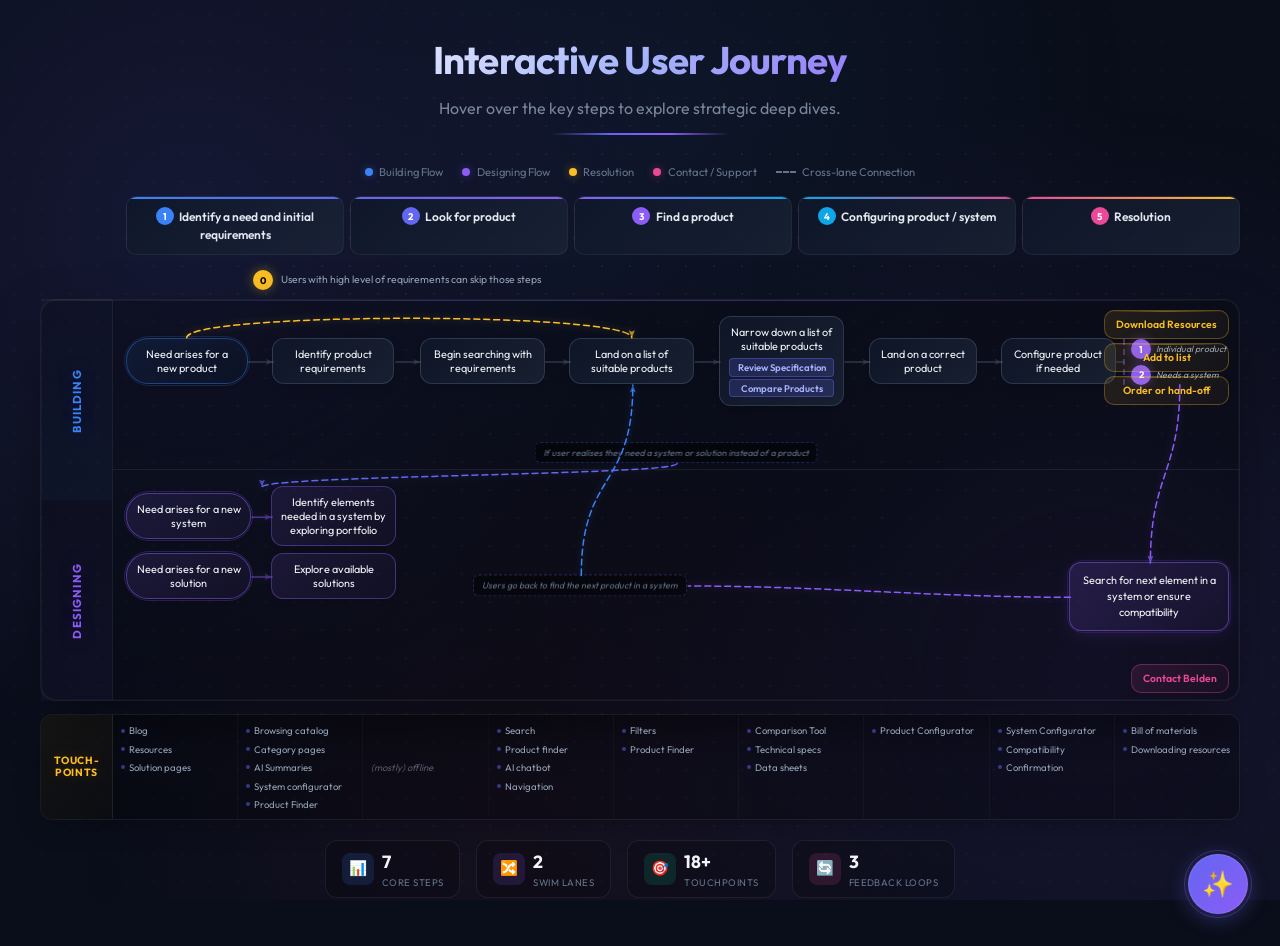
==== index.html @ cb86bace "Initial commit: Interactive Belden User Journey" ====
<!DOCTYPE html>
<html lang="en">

<head>
    <meta charset="UTF-8">
    <meta name="viewport" content="width=device-width, initial-scale=1.0">
    <title>Interactive User Journey</title>
    <link rel="stylesheet" href="style.css">
    <link href="https://fonts.googleapis.com/css2?family=Outfit:wght@300;400;500;600;700&display=swap" rel="stylesheet">
</head>

<body>
    <div id="data-synthesis-overlay"></div>
    <!-- Background effects -->
    <div class="bg-grid"></div>
    <div class="floating-orb"></div>
    <div class="floating-orb"></div>
    <div class="floating-orb"></div>

    <div class="app-container journey-hidden">
        <header class="app-header">
            <h1>Interactive User Journey</h1>
            <p>Hover over the key steps to explore strategic deep dives.</p>
            <div class="header-line"></div>
        </header>

        <!-- Legend -->
        <div class="journey-legend">
            <div class="legend-item">
                <span class="legend-dot blue"></span>
                <span>Building Flow</span>
            </div>
            <div class="legend-item">
                <span class="legend-dot purple"></span>
                <span>Designing Flow</span>
            </div>
            <div class="legend-item">
                <span class="legend-dot yellow"></span>
                <span>Resolution</span>
            </div>
            <div class="legend-item">
                <span class="legend-dot pink"></span>
                <span>Contact / Support</span>
            </div>
            <div class="legend-item">
                <span class="legend-line dashed"></span>
                <span>Cross-lane Connection</span>
            </div>
        </div>

        <div class="journey-board" id="journey-board" style="position:relative;">
            <svg id="board-overlay-svg"
                style="position:absolute;top:0;left:0;width:100%;height:100%;z-index:4;pointer-events:none;overflow:visible;"></svg>

            <!-- ═══════════ PHASE HEADER ROW ═══════════ -->
            <div class="phase-headers">
                <div class="lane-label-spacer"></div>
                <div class="phase-col"><span class="phase-number">1</span>Identify a need and initial requirements</div>
                <div class="phase-col"><span class="phase-number">2</span>Look for product</div>
                <div class="phase-col"><span class="phase-number">3</span>Find a product</div>
                <div class="phase-col"><span class="phase-number">4</span>Configuring product / system</div>
                <div class="phase-col"><span class="phase-number">5</span>Resolution</div>
            </div>

            <!-- ═══════════ ANNOTATION: Skip note ═══════════ -->
            <div class="annotation skip-annotation" id="skip-annotation">
                <span class="annotation-badge yellow">0</span>
                <span>Users with high level of requirements can skip those steps</span>
            </div>

            <!-- ═══════════ SWIM LANES ═══════════ -->
            <div class="swim-lanes-wrapper" id="swim-lanes-wrapper">
                <svg id="cross-lane-svg" class="cross-lane-svg"></svg>
                <div class="lane-labels">
                    <div class="lane-label building-label">Building</div>
                    <div class="lane-label designing-label">Designing</div>
                </div>

                <div class="lanes-content">
                    <!-- ────── BUILDING LANE ────── -->
                    <div class="lane building-lane">
                        <div class="flow-row main-building-flow">
                            <div class="step-node start-node" id="node-need-product" data-step="1">
                                <span>Need arises for a new product</span>
                            </div>
                            <div class="arrow-right"></div>
                            <div class="step-node" data-step="1">
                                <span>Identify product requirements</span>
                            </div>
                            <div class="arrow-right"></div>
                            <div class="step-node" id="node-begin-search" data-step="2">
                                <span>Begin searching with requirements</span>
                            </div>
                            <div class="arrow-right"></div>
                            <div class="step-node" id="node-land-list" data-step="3">
                                <span>Land on a list of suitable products</span>
                            </div>
                            <div class="arrow-right"></div>
                            <div class="step-node" data-step="3">
                                <span>Narrow down a list of suitable products</span>
                                <div class="sub-actions">
                                    <span class="sub-action highlighted">Review Specification</span>
                                    <span class="sub-action highlighted">Compare Products</span>
                                </div>
                            </div>
                            <div class="arrow-right"></div>
                            <div class="step-node" data-step="4">
                                <span>Land on a correct product</span>
                            </div>
                            <div class="arrow-right"></div>
                            <div class="step-node" data-step="4">
                                <span>Configure product if needed</span>
                            </div>

                            <!-- Decision fork -->
                            <div class="decision-fork" id="decision-fork">
                                <div class="decision-branch top-branch">
                                    <span class="annotation-badge purple">1</span>
                                    <span class="branch-label">Individual product</span>
                                </div>
                                <div class="decision-branch bottom-branch" id="branch-system">
                                    <span class="annotation-badge purple">2</span>
                                    <span class="branch-label">Needs a system</span>
                                </div>
                            </div>
                        </div>

                        <!-- Resolution outcomes -->
                        <div class="resolution-stack">
                            <div class="resolution-item" data-step="6">Download Resources</div>
                            <div class="resolution-item" data-step="6">Add to list</div>
                            <div class="resolution-item" data-step="6">Order or hand-off</div>
                        </div>

                        <!-- Back-loop annotation -->
                        <div class="backloop backloop-system" id="backloop-system">
                            <span>If user realises they need a system or solution instead of a product</span>
                        </div>
                    </div>

                    <!-- ────── DESIGNING LANE ────── -->
                    <div class="lane designing-lane">
                        <div class="flow-row designing-flow">
                            <div class="step-cluster" id="cluster-system">
                                <div class="step-node start-node designing-start" id="node-need-system" data-step="5">
                                    <span>Need arises for a new system</span>
                                </div>
                                <div class="arrow-right small-arrow"></div>
                                <div class="step-node system-node" id="node-explore-portfolio" data-step="5">
                                    <span>Identify elements needed in a system by exploring portfolio</span>
                                </div>
                            </div>
                            <div class="step-cluster">
                                <div class="step-node start-node designing-start" data-step="5">
                                    <span>Need arises for a new solution</span>
                                </div>
                                <div class="arrow-right small-arrow"></div>
                                <div class="step-node system-node" data-step="5">
                                    <span>Explore available solutions</span>
                                </div>
                            </div>
                        </div>

                        <div class="system-search-node" id="node-system-search" data-step="6">
                            <span>Search for next element in a system or ensure compatibility</span>
                        </div>

                        <div class="backloop backloop-product" id="backloop-product">
                            <span>Users go back to find the next product in a system</span>
                        </div>

                        <div class="contact-belden" data-step="6">Contact Belden</div>
                    </div>
                </div>
            </div>

            <!-- ═══════════ TOUCHPOINTS ROW ═══════════ -->
            <div class="touchpoints-row">
                <div class="touchpoints-label">Touch-<br>points</div>
                <div class="touchpoint-col">
                    <span>Blog</span><span>Resources</span><span>Solution pages</span>
                </div>
                <div class="touchpoint-col">
                    <span>Browsing catalog</span><span>Category pages</span><span>AI Summaries</span><span>System
                        configurator</span><span>Product Finder</span>
                </div>
                <div class="touchpoint-col muted"><span>(mostly) offline</span></div>
                <div class="touchpoint-col">
                    <span>Search</span><span>Product finder</span><span id="trigger-ai-chatbot"
                        class="interactive-touchpoint">AI chatbot</span><span>Navigation</span>
                </div>
                <div class="touchpoint-col">
                    <span>Filters</span><span>Product Finder</span>
                </div>
                <div class="touchpoint-col">
                    <span>Comparison Tool</span><span>Technical specs</span><span>Data sheets</span>
                </div>
                <div class="touchpoint-col">
                    <span>Product Configurator</span>
                </div>
                <div class="touchpoint-col">
                    <span id="trigger-system-configurator" class="interactive-touchpoint">System
                        Configurator</span><span>Compatibility</span><span>Confirmation</span>
                </div>
                <div class="touchpoint-col">
                    <span>Bill of materials</span><span>Downloading resources</span>
                </div>
            </div>

        </div>

        <!-- ═══════════ STATS BAR ═══════════ -->
        <div class="stats-bar">
            <div class="stat-item">
                <div class="stat-icon blue">📊</div>
                <div>
                    <div class="stat-value">7</div>
                    <div class="stat-label">Core Steps</div>
                </div>
            </div>
            <div class="stat-item">
                <div class="stat-icon purple">🔀</div>
                <div>
                    <div class="stat-value">2</div>
                    <div class="stat-label">Swim Lanes</div>
                </div>
            </div>
            <div class="stat-item">
                <div class="stat-icon emerald">🎯</div>
                <div>
                    <div class="stat-value">18+</div>
                    <div class="stat-label">Touchpoints</div>
                </div>
            </div>
            <div class="stat-item">
                <div class="stat-icon pink">🔄</div>
                <div>
                    <div class="stat-value">3</div>
                    <div class="stat-label">Feedback Loops</div>
                </div>
            </div>
        </div>

        <!-- ═══════════ DEEP DIVE CARD ═══════════ -->
        <div id="detail-card" class="glass-card">
            <div class="card-content" id="card-content">
                <!-- Dynamically populated by JS -->
            </div>
        </div>
        <!-- ═══════════ AI ASSISTANT WIDGET ═══════════ -->
        <div class="ai-widget-container">
            <button id="ai-toggle-btn" class="ai-toggle-btn" aria-label="Open AI Assistant">
                <span class="ai-icon">✨</span>
            </button>

            <div id="ai-chat-panel" class="ai-chat-panel">
                <div class="chat-header">
                    <div class="chat-title">
                        <span class="ai-icon-small">✨</span>
                        <span>Journey Assistant</span>
                    </div>
                    <button id="ai-close-btn" class="chat-close-btn">&times;</button>
                </div>

                <div id="chat-messages" class="chat-messages">
                    <div class="message ai-message">
                        <div class="message-content">
                            Hello! I'm your Interactive Journey AI assistant.<br>
                            You can ask me questions about any phase of the journey (e.g., "What happens in phase 2?" or
                            "How do users configure systems?").
                        </div>
                    </div>
                </div>

                <div class="chat-input-area">
                    <input type="text" id="ai-input" class="ai-input" placeholder="Ask about the journey..."
                        autocomplete="off">
                    <button id="ai-send-btn" class="ai-send-btn">
                        <svg viewBox="0 0 24 24" width="18" height="18" stroke="currentColor" stroke-width="2"
                            fill="none" stroke-linecap="round" stroke-linejoin="round">
                            <line x1="22" y1="2" x2="11" y2="13"></line>
                            <polygon points="22 2 15 22 11 13 2 9 22 2"></polygon>
                        </svg>
                    </button>
                </div>
            </div>
        </div>

        <!-- ═══════════ PROJECT MODAL ═══════════ -->
        <div id="project-modal" class="project-modal">
            <div class="modal-backdrop"></div>
            <div class="modal-container">
                <button class="modal-close-btn" id="modal-close-btn">&times;</button>
                <div class="modal-content-wrapper">
                    <iframe id="project-iframe" src="" frameborder="0"></iframe>
                </div>
            </div>
        </div>
    </div>

    <script src="script.js"></script>
</body>

</html>
---- style.css ----
:root {
    --bg-base: #0a0e1a;
    --bg-dark: #060a14;
    --text-primary: #f1f5f9;
    --text-secondary: #94a3b8;
    --text-muted: #64748b;
    --accent-indigo: #6366f1;
    --accent-purple: #8b5cf6;
    --accent-pink: #ec4899;
    --accent-yellow: #fbbf24;
    --accent-blue: #3b82f6;
    --accent-emerald: #10b981;
    --accent-sky: #0ea5e9;
    --glass-bg: rgba(255, 255, 255, 0.03);
    --glass-border: rgba(255, 255, 255, 0.07);
    --node-bg: rgba(15, 23, 42, 0.85);
    --node-border: rgba(100, 116, 139, 0.35);
    --building-accent: #3b82f6;
    --designing-accent: #8b5cf6;
}

* {
    box-sizing: border-box;
    margin: 0;
    padding: 0;
}

body {
    font-family: 'Outfit', -apple-system, sans-serif;
    background: var(--bg-base);
    color: var(--text-primary);
    min-height: 100vh;
    overflow-x: auto;
    line-height: 1.5;
    position: relative;
}

/* ═══════════ ANIMATED BACKGROUND ═══════════ */
body::before {
    content: '';
    position: fixed;
    inset: 0;
    background-image:
        radial-gradient(circle at 15% 25%, rgba(99, 102, 241, 0.12), transparent 45%),
        radial-gradient(circle at 85% 75%, rgba(139, 92, 246, 0.10), transparent 45%),
        radial-gradient(circle at 55% 10%, rgba(59, 130, 246, 0.06), transparent 40%),
        radial-gradient(circle at 40% 90%, rgba(236, 72, 153, 0.05), transparent 40%);
    z-index: 0;
    animation: bgPulse 12s ease-in-out infinite alternate;
}

@keyframes bgPulse {
    0% {
        opacity: 0.7;
    }

    100% {
        opacity: 1;
    }
}

/* Dot grid pattern */
.bg-grid {
    position: fixed;
    inset: 0;
    z-index: 0;
    pointer-events: none;
    background-image: radial-gradient(circle, rgba(148, 163, 184, 0.08) 1px, transparent 1px);
    background-size: 28px 28px;
    mask-image: radial-gradient(ellipse 85% 85% at 50% 50%, black 40%, transparent 100%);
    -webkit-mask-image: radial-gradient(ellipse 85% 85% at 50% 50%, black 40%, transparent 100%);
}

/* Floating orbs */
.floating-orb {
    position: fixed;
    border-radius: 50%;
    filter: blur(80px);
    pointer-events: none;
    z-index: 0;
    opacity: 0;
    animation: orbFloat 20s ease-in-out infinite;
}

.floating-orb:nth-child(1) {
    width: 300px;
    height: 300px;
    background: rgba(99, 102, 241, 0.12);
    top: 10%;
    left: 5%;
    animation-delay: 0s;
}

.floating-orb:nth-child(2) {
    width: 250px;
    height: 250px;
    background: rgba(139, 92, 246, 0.10);
    top: 60%;
    right: 10%;
    animation-delay: -6s;
}

.floating-orb:nth-child(3) {
    width: 200px;
    height: 200px;
    background: rgba(236, 72, 153, 0.08);
    bottom: 15%;
    left: 40%;
    animation-delay: -12s;
}

@keyframes orbFloat {

    0%,
    100% {
        opacity: 0.3;
        transform: translate(0, 0) scale(1);
    }

    25% {
        opacity: 0.6;
        transform: translate(30px, -20px) scale(1.1);
    }

    50% {
        opacity: 0.4;
        transform: translate(-20px, 15px) scale(0.95);
    }

    75% {
        opacity: 0.7;
        transform: translate(15px, 25px) scale(1.05);
    }
}

.app-container {
    position: relative;
    z-index: 1;
    min-width: 1250px;
    padding: 2rem 2.5rem 3rem;
}

/* ═══════════ HEADER ═══════════ */
.app-header {
    text-align: center;
    margin-bottom: 1.8rem;
    animation: headerSlideIn 1s cubic-bezier(0.16, 1, 0.3, 1);
}

.app-header h1 {
    font-size: 2.4rem;
    font-weight: 700;
    background: linear-gradient(135deg, #fff 20%, #a5b4fc 50%, #8b5cf6 80%);
    -webkit-background-clip: text;
    background-clip: text;
    -webkit-text-fill-color: transparent;
    margin-bottom: 0.4rem;
    letter-spacing: -0.02em;
}

.app-header p {
    color: var(--text-secondary);
    font-size: 1rem;
    opacity: 0.8;
}

.header-line {
    width: 180px;
    height: 2px;
    margin: 0.8rem auto 0;
    background: linear-gradient(90deg, transparent, var(--accent-indigo), var(--accent-purple), transparent);
    border-radius: 2px;
    animation: lineGlow 3s ease-in-out infinite;
}

@keyframes lineGlow {

    0%,
    100% {
        opacity: 0.5;
    }

    50% {
        opacity: 1;
    }
}

@keyframes headerSlideIn {
    from {
        opacity: 0;
        transform: translateY(-20px);
    }

    to {
        opacity: 1;
        transform: translateY(0);
    }
}

/* ═══════════ PHASE HEADERS ═══════════ */
.phase-headers {
    display: grid;
    grid-template-columns: 80px repeat(5, 1fr);
    gap: 6px;
    margin-bottom: 0.6rem;
    animation: fadeSlideUp 0.8s cubic-bezier(0.16, 1, 0.3, 1) 0.2s both;
}

.lane-label-spacer {
    width: 80px;
}

.phase-col {
    background: linear-gradient(135deg, rgba(15, 23, 42, 0.9), rgba(30, 41, 59, 0.6));
    border: 1px solid var(--glass-border);
    border-radius: 10px;
    padding: 0.65rem 0.6rem;
    font-size: 0.75rem;
    font-weight: 600;
    text-align: center;
    color: #e2e8f0;
    position: relative;
    overflow: hidden;
    transition: all 0.3s ease;
}

.phase-col::before {
    content: '';
    position: absolute;
    top: 0;
    left: 0;
    right: 0;
    height: 2px;
    border-radius: 10px 10px 0 0;
}

.phase-col:nth-child(2)::before {
    background: linear-gradient(90deg, var(--accent-blue), var(--accent-indigo));
}

.phase-col:nth-child(3)::before {
    background: linear-gradient(90deg, var(--accent-indigo), var(--accent-purple));
}

.phase-col:nth-child(4)::before {
    background: linear-gradient(90deg, var(--accent-purple), var(--accent-sky));
}

.phase-col:nth-child(5)::before {
    background: linear-gradient(90deg, var(--accent-sky), var(--accent-pink));
}

.phase-col:nth-child(6)::before {
    background: linear-gradient(90deg, var(--accent-pink), var(--accent-yellow));
}

.phase-col .phase-number {
    display: inline-flex;
    align-items: center;
    justify-content: center;
    width: 18px;
    height: 18px;
    border-radius: 50%;
    font-size: 0.6rem;
    font-weight: 700;
    color: #fff;
    margin-right: 0.35rem;
    position: relative;
    top: -1px;
}

.phase-col:nth-child(2) .phase-number {
    background: var(--accent-blue);
}

.phase-col:nth-child(3) .phase-number {
    background: var(--accent-indigo);
}

.phase-col:nth-child(4) .phase-number {
    background: var(--accent-purple);
}

.phase-col:nth-child(5) .phase-number {
    background: var(--accent-sky);
}

.phase-col:nth-child(6) .phase-number {
    background: var(--accent-pink);
}

/* ═══════════ SKIP ANNOTATION ═══════════ */
.annotation {
    display: flex;
    align-items: center;
    gap: 0.5rem;
    padding: 0.3rem 0.8rem;
    font-size: 0.65rem;
    color: var(--text-secondary);
    margin-left: 200px;
    margin-bottom: 0.3rem;
    position: relative;
    animation: fadeSlideUp 0.8s cubic-bezier(0.16, 1, 0.3, 1) 0.35s both;
}

.annotation-badge {
    display: inline-flex;
    align-items: center;
    justify-content: center;
    width: 20px;
    height: 20px;
    border-radius: 50%;
    font-size: 0.6rem;
    font-weight: 700;
    flex-shrink: 0;
    box-shadow: 0 0 10px currentColor;
}

.annotation-badge.yellow {
    background: var(--accent-yellow);
    color: #000;
    box-shadow: 0 0 12px rgba(251, 191, 36, 0.4);
}

.annotation-badge.purple {
    background: var(--accent-purple);
    color: #fff;
    box-shadow: 0 0 12px rgba(139, 92, 246, 0.4);
}



/* ═══════════ SWIM LANES ═══════════ */
.swim-lanes-wrapper {
    display: flex;
    gap: 0;
    border: 1px solid var(--glass-border);
    border-radius: 16px;
    overflow: visible;
    background: rgba(0, 0, 0, 0.25);
    position: relative;
    backdrop-filter: blur(8px);
    box-shadow:
        0 0 0 1px rgba(255, 255, 255, 0.03) inset,
        0 20px 60px -15px rgba(0, 0, 0, 0.5);
    animation: fadeSlideUp 0.8s cubic-bezier(0.16, 1, 0.3, 1) 0.4s both;
}

/* Subtle inner gradient glow on top */
.swim-lanes-wrapper::before {
    content: '';
    position: absolute;
    top: 0;
    left: 0;
    right: 0;
    height: 1px;
    background: linear-gradient(90deg, transparent, rgba(99, 102, 241, 0.3), rgba(139, 92, 246, 0.3), transparent);
    z-index: 2;
    border-radius: 16px 16px 0 0;
}

.cross-lane-svg {
    position: absolute;
    top: 0;
    left: 0;
    width: 100%;
    height: 100%;
    z-index: 3;
    pointer-events: none;
    overflow: visible;
}

/* ═══════════ UNIFIED ARROW STYLES ═══════════ */
/* Shared styles for ALL arrows — inline + cross-lane */
.connector-path {
    fill: none;
    stroke-width: 1.5;
    stroke-linecap: round;
    stroke-linejoin: round;
}

/* Cross-lane dashed connections */
.connector-path.dashed {
    stroke-dasharray: 6 4;
    animation: dashFlow 1.8s linear infinite;
}

/* Inline (straight) arrows between nodes */
.connector-path.inline-arrow {
    opacity: 0.5;
}

@keyframes dashFlow {
    to {
        stroke-dashoffset: -20;
    }
}

.connector-path.blue {
    stroke: var(--building-accent);
    filter: drop-shadow(0 0 3px rgba(59, 130, 246, 0.3));
}

.connector-path.purple {
    stroke: var(--designing-accent);
    filter: drop-shadow(0 0 3px rgba(139, 92, 246, 0.3));
}

.connector-path.indigo {
    stroke: var(--accent-indigo);
    filter: drop-shadow(0 0 3px rgba(99, 102, 241, 0.3));
}

.connector-path.muted {
    stroke: var(--text-muted);
    opacity: 0.4;
}

.connector-path.yellow {
    stroke: var(--accent-yellow);
    filter: drop-shadow(0 0 3px rgba(251, 191, 36, 0.3));
}

.lane-labels {
    display: flex;
    flex-direction: column;
    width: 72px;
    flex-shrink: 0;
    border-right: 1px solid var(--glass-border);
}

.lane-label {
    flex: 1;
    display: flex;
    align-items: center;
    justify-content: center;
    writing-mode: vertical-lr;
    text-orientation: mixed;
    transform: rotate(180deg);
    font-size: 0.72rem;
    font-weight: 700;
    letter-spacing: 0.1em;
    text-transform: uppercase;
    border-bottom: 1px solid var(--glass-border);
    position: relative;
}

.lane-label:last-child {
    border-bottom: none;
}

.building-label {
    color: var(--building-accent);
    background: linear-gradient(180deg, rgba(59, 130, 246, 0.06) 0%, rgba(59, 130, 246, 0.02) 100%);
    text-shadow: 0 0 20px rgba(59, 130, 246, 0.3);
}

.designing-label {
    color: var(--designing-accent);
    background: linear-gradient(180deg, rgba(139, 92, 246, 0.06) 0%, rgba(139, 92, 246, 0.02) 100%);
    text-shadow: 0 0 20px rgba(139, 92, 246, 0.3);
}

.lanes-content {
    flex: 1;
    display: flex;
    flex-direction: column;
}

.lane {
    padding: 1rem 0.8rem;
    position: relative;
}

.building-lane {
    border-bottom: 1px solid var(--glass-border);
    min-height: 170px;
}

.designing-lane {
    min-height: 230px;
}

/* ═══════════ STEP NODES ═══════════ */
.flow-row {
    display: flex;
    align-items: center;
    gap: 0.2rem;
    flex-wrap: nowrap;
}

.main-building-flow {
    gap: 0.15rem;
}

.step-node {
    background: linear-gradient(135deg, rgba(15, 23, 42, 0.9), rgba(30, 41, 59, 0.7));
    border: 1.5px solid var(--node-border);
    border-radius: 12px;
    padding: 0.5rem 0.55rem;
    font-size: 0.68rem;
    color: var(--text-primary);
    text-align: center;
    min-width: 90px;
    max-width: 125px;
    position: relative;
    cursor: pointer;
    transition: all 0.35s cubic-bezier(0.16, 1, 0.3, 1);
    backdrop-filter: blur(6px);
    box-shadow: 0 4px 16px -4px rgba(0, 0, 0, 0.3);
}

.step-node span {
    display: block;
    line-height: 1.3;
}

/* Step node staggered entrance */
.step-node,
.step-cluster,
.resolution-item,
.system-search-node,
.contact-belden {
    opacity: 0;
    animation: nodeAppear 0.6s cubic-bezier(0.16, 1, 0.3, 1) forwards;
}

@keyframes nodeAppear {
    from {
        opacity: 0;
        transform: translateY(12px) scale(0.95);
    }

    to {
        opacity: 1;
        transform: translateY(0) scale(1);
    }
}

/* Stagger with JS-applied --i custom property, fallback */
.building-lane .step-node:nth-child(1) {
    animation-delay: 0.5s;
}

.building-lane .step-node:nth-child(3) {
    animation-delay: 0.6s;
}

.building-lane .step-node:nth-child(5) {
    animation-delay: 0.7s;
}

.building-lane .step-node:nth-child(7) {
    animation-delay: 0.8s;
}

.building-lane .step-node:nth-child(9) {
    animation-delay: 0.9s;
}

.building-lane .step-node:nth-child(11) {
    animation-delay: 1.0s;
}

.building-lane .step-node:nth-child(13) {
    animation-delay: 1.1s;
}

.decision-fork {
    animation-delay: 1.2s;
}

.resolution-item:nth-child(1) {
    animation-delay: 1.3s;
}

.resolution-item:nth-child(2) {
    animation-delay: 1.4s;
}

.resolution-item:nth-child(3) {
    animation-delay: 1.5s;
}

.designing-lane .step-cluster:nth-child(1) {
    animation-delay: 1.0s;
}

.designing-lane .step-cluster:nth-child(2) {
    animation-delay: 1.1s;
}

.system-search-node {
    animation-delay: 1.3s;
}

.contact-belden {
    animation-delay: 1.4s;
}

.step-node:hover {
    border-color: var(--accent-indigo);
    background: linear-gradient(135deg, rgba(99, 102, 241, 0.15), rgba(139, 92, 246, 0.08));
    transform: translateY(-4px) scale(1.03);
    box-shadow:
        0 12px 28px -6px rgba(99, 102, 241, 0.35),
        0 0 0 1px rgba(99, 102, 241, 0.2) inset,
        0 0 20px rgba(99, 102, 241, 0.15);
}

/* Pulsing glow ring on start nodes */
.start-node {
    border-radius: 22px;
    background: linear-gradient(135deg, rgba(59, 130, 246, 0.12), rgba(59, 130, 246, 0.05));
    border-color: rgba(59, 130, 246, 0.4);
    position: relative;
}

.start-node::after {
    content: '';
    position: absolute;
    inset: -3px;
    border-radius: 25px;
    border: 1px solid rgba(59, 130, 246, 0.2);
    animation: pulseRing 3s ease-in-out infinite;
    pointer-events: none;
}

@keyframes pulseRing {

    0%,
    100% {
        opacity: 0.3;
        transform: scale(1);
    }

    50% {
        opacity: 0.8;
        transform: scale(1.04);
    }
}

.designing-start {
    border-color: rgba(139, 92, 246, 0.5);
    background: linear-gradient(135deg, rgba(139, 92, 246, 0.14), rgba(139, 92, 246, 0.05));
}

.designing-start::after {
    border-color: rgba(139, 92, 246, 0.25);
}

.sub-actions {
    display: flex;
    flex-direction: column;
    gap: 2px;
    margin-top: 0.3rem;
}

.sub-action {
    font-size: 0.6rem;
    font-weight: 600;
    padding: 2px 5px;
    border-radius: 4px;
}

.sub-action.highlighted {
    background: rgba(99, 102, 241, 0.2);
    border: 1px solid rgba(99, 102, 241, 0.4);
    color: #a5b4fc;
    animation: subtleGlow 3s ease-in-out infinite alternate;
}

@keyframes subtleGlow {
    0% {
        box-shadow: 0 0 4px rgba(99, 102, 241, 0);
    }

    100% {
        box-shadow: 0 0 8px rgba(99, 102, 241, 0.2);
    }
}

/* ═══════════ INLINE ARROW SPACERS ═══════════ */
/* Arrow-right divs are invisible layout spacers.
   Actual visible arrows are drawn in the SVG overlay connecting node edges. */
.arrow-right {
    width: 20px;
    height: 2px;
    flex-shrink: 0;
}

.small-arrow {
    width: 14px;
}

/* ═══════════ Decision Fork ═══════════ */
.decision-fork {
    display: flex;
    flex-direction: column;
    gap: 0.35rem;
    margin-left: 0.3rem;
    padding-left: 0.4rem;
    border-left: 2px dashed rgba(139, 92, 246, 0.4);
    opacity: 0;
    animation: nodeAppear 0.6s cubic-bezier(0.16, 1, 0.3, 1) 1.2s forwards;
}

.decision-branch {
    display: flex;
    align-items: center;
    gap: 0.3rem;
    font-size: 0.55rem;
    color: var(--text-secondary);
    white-space: nowrap;
    transition: all 0.3s ease;
}

.decision-branch:hover {
    color: var(--text-primary);
    transform: translateX(3px);
}

.branch-label {
    font-style: italic;
}

/* ═══════════ Resolution Stack ═══════════ */
.resolution-stack {
    position: absolute;
    right: 0.6rem;
    top: 0.6rem;
    display: flex;
    flex-direction: column;
    gap: 4px;
}

.resolution-item {
    background: linear-gradient(135deg, rgba(251, 191, 36, 0.1), rgba(251, 191, 36, 0.04));
    border: 1px solid rgba(251, 191, 36, 0.3);
    border-radius: 10px;
    padding: 0.35rem 0.7rem;
    font-size: 0.65rem;
    font-weight: 600;
    color: var(--accent-yellow);
    text-align: center;
    cursor: pointer;
    transition: all 0.3s cubic-bezier(0.16, 1, 0.3, 1);
    position: relative;
    overflow: hidden;
}

.resolution-item::before {
    content: '';
    position: absolute;
    top: 0;
    left: 0;
    right: 0;
    height: 1px;
    background: linear-gradient(90deg, transparent, rgba(251, 191, 36, 0.4), transparent);
}

.resolution-item:hover {
    background: linear-gradient(135deg, rgba(251, 191, 36, 0.2), rgba(251, 191, 36, 0.08));
    transform: translateX(4px);
    box-shadow: 0 4px 20px -4px rgba(251, 191, 36, 0.25);
}

/* ═══════════ Backloop ═══════════ */
.backloop {
    position: absolute;
    font-size: 0.55rem;
    color: var(--text-muted);
    font-style: italic;
    padding: 3px 8px;
    border-radius: 6px;
    background: rgba(0, 0, 0, 0.35);
    backdrop-filter: blur(4px);
}

.backloop-system {
    bottom: 0.4rem;
    left: 50%;
    transform: translateX(-50%);
    border: 1px dashed rgba(99, 102, 241, 0.3);
}

.backloop-product {
    top: 50%;
    left: 32%;
    transform: translateY(-50%);
    border: 1px dashed rgba(139, 92, 246, 0.3);
}

/* ═══════════ Designing-specific ═══════════ */
.designing-flow {
    flex-direction: column;
    align-items: flex-start;
    gap: 0.4rem;
}

.step-cluster {
    display: flex;
    align-items: center;
    gap: 0.2rem;
}

.system-node {
    background: linear-gradient(135deg, rgba(139, 92, 246, 0.12), rgba(139, 92, 246, 0.04));
    border-color: rgba(139, 92, 246, 0.4);
}

.system-search-node {
    position: absolute;
    right: 0.6rem;
    top: 40%;
    transform: translateY(-50%);
    background: linear-gradient(135deg, rgba(139, 92, 246, 0.18), rgba(139, 92, 246, 0.06));
    border: 1.5px solid rgba(139, 92, 246, 0.5);
    border-radius: 12px;
    padding: 0.55rem 0.65rem;
    font-size: 0.68rem;
    color: var(--text-primary);
    text-align: center;
    max-width: 160px;
    cursor: pointer;
    transition: all 0.35s cubic-bezier(0.16, 1, 0.3, 1);
    box-shadow: 0 4px 20px -4px rgba(139, 92, 246, 0.2);
}

.system-search-node::after {
    content: '';
    position: absolute;
    inset: -3px;
    border-radius: 15px;
    border: 1px solid rgba(139, 92, 246, 0.15);
    animation: pulseRing 3s ease-in-out infinite 1s;
    pointer-events: none;
}

.system-search-node:hover {
    background: linear-gradient(135deg, rgba(139, 92, 246, 0.3), rgba(139, 92, 246, 0.12));
    transform: translateY(-50%) translateY(-4px) scale(1.03);
    box-shadow:
        0 12px 28px -6px rgba(139, 92, 246, 0.35),
        0 0 20px rgba(139, 92, 246, 0.15);
}

.contact-belden {
    position: absolute;
    right: 0.6rem;
    bottom: 0.5rem;
    z-index: 2;
    background: linear-gradient(135deg, rgba(236, 72, 153, 0.12), rgba(236, 72, 153, 0.04));
    border: 1px solid rgba(236, 72, 153, 0.35);
    border-radius: 10px;
    padding: 0.35rem 0.7rem;
    font-size: 0.65rem;
    font-weight: 600;
    color: var(--accent-pink);
    cursor: pointer;
    transition: all 0.35s cubic-bezier(0.16, 1, 0.3, 1);
}

.contact-belden:hover {
    background: linear-gradient(135deg, rgba(236, 72, 153, 0.22), rgba(236, 72, 153, 0.08));
    transform: translateX(4px);
    box-shadow: 0 4px 20px -4px rgba(236, 72, 153, 0.3);
}

/* ═══════════ TOUCHPOINTS ROW ═══════════ */
.touchpoints-row {
    display: flex;
    align-items: stretch;
    gap: 0;
    margin-top: 0.8rem;
    border: 1px solid var(--glass-border);
    border-radius: 12px;
    overflow: hidden;
    background: rgba(0, 0, 0, 0.28);
    backdrop-filter: blur(8px);
    box-shadow: 0 8px 32px -8px rgba(0, 0, 0, 0.3);
    animation: fadeSlideUp 0.8s cubic-bezier(0.16, 1, 0.3, 1) 0.6s both;
}

.touchpoints-label {
    width: 72px;
    flex-shrink: 0;
    display: flex;
    align-items: center;
    justify-content: center;
    font-size: 0.65rem;
    font-weight: 700;
    text-transform: uppercase;
    letter-spacing: 0.05em;
    color: var(--accent-yellow);
    background: linear-gradient(135deg, rgba(251, 191, 36, 0.06), rgba(251, 191, 36, 0.02));
    border-right: 1px solid var(--glass-border);
    text-align: center;
    padding: 0.4rem;
    line-height: 1.2;
    text-shadow: 0 0 15px rgba(251, 191, 36, 0.3);
}

.touchpoint-col {
    flex: 1;
    display: flex;
    flex-direction: column;
    gap: 2px;
    padding: 0.45rem 0.5rem;
    border-right: 1px solid rgba(255, 255, 255, 0.03);
    font-size: 0.6rem;
    color: var(--text-secondary);
    transition: all 0.3s ease;
}

.touchpoint-col:hover {
    background: rgba(255, 255, 255, 0.02);
}

.touchpoint-col span {
    display: flex;
    align-items: center;
    gap: 4px;
    padding: 1px 0;
    transition: color 0.2s ease;
}

.touchpoint-col span::before {
    content: '';
    width: 4px;
    height: 4px;
    border-radius: 50%;
    background: var(--accent-indigo);
    flex-shrink: 0;
    opacity: 0.5;
}

.touchpoint-col:hover span {
    color: var(--text-primary);
}

.touchpoint-col:last-child {
    border-right: none;
}

.touchpoint-col.muted {
    opacity: 0.5;
    font-style: italic;
    justify-content: center;
}

.touchpoint-col.muted span::before {
    display: none;
}

/* ═══════════ LEGEND ═══════════ */
.journey-legend {
    display: flex;
    gap: 1.2rem;
    justify-content: center;
    margin-bottom: 1rem;
    animation: fadeSlideUp 0.8s cubic-bezier(0.16, 1, 0.3, 1) 0.3s both;
}

.legend-item {
    display: flex;
    align-items: center;
    gap: 0.4rem;
    font-size: 0.7rem;
    color: var(--text-muted);
}

.legend-dot {
    width: 8px;
    height: 8px;
    border-radius: 50%;
}

.legend-dot.blue {
    background: var(--building-accent);
    box-shadow: 0 0 8px rgba(59, 130, 246, 0.4);
}

.legend-dot.purple {
    background: var(--designing-accent);
    box-shadow: 0 0 8px rgba(139, 92, 246, 0.4);
}

.legend-dot.yellow {
    background: var(--accent-yellow);
    box-shadow: 0 0 8px rgba(251, 191, 36, 0.4);
}

.legend-dot.pink {
    background: var(--accent-pink);
    box-shadow: 0 0 8px rgba(236, 72, 153, 0.4);
}

.legend-line {
    width: 20px;
    height: 2px;
    background: var(--text-muted);
    position: relative;
}

.legend-line.dashed {
    background: none;
    border-top: 2px dashed var(--text-muted);
}

/* ═══════════ STATS BAR ═══════════ */
.stats-bar {
    display: flex;
    gap: 1rem;
    justify-content: center;
    margin-top: 1.2rem;
    animation: fadeSlideUp 0.8s cubic-bezier(0.16, 1, 0.3, 1) 0.8s both;
}

.stat-item {
    display: flex;
    align-items: center;
    gap: 0.5rem;
    background: rgba(0, 0, 0, 0.2);
    border: 1px solid var(--glass-border);
    border-radius: 12px;
    padding: 0.5rem 1rem;
    transition: all 0.3s ease;
}

.stat-item:hover {
    background: rgba(255, 255, 255, 0.03);
    transform: translateY(-2px);
    box-shadow: 0 8px 24px -8px rgba(0, 0, 0, 0.3);
}

.stat-icon {
    width: 32px;
    height: 32px;
    border-radius: 8px;
    display: flex;
    align-items: center;
    justify-content: center;
    font-size: 0.9rem;
}

.stat-icon.blue {
    background: rgba(59, 130, 246, 0.15);
}

.stat-icon.purple {
    background: rgba(139, 92, 246, 0.15);
}

.stat-icon.emerald {
    background: rgba(16, 185, 129, 0.15);
}

.stat-icon.pink {
    background: rgba(236, 72, 153, 0.15);
}

.stat-value {
    font-size: 1.1rem;
    font-weight: 700;
    color: var(--text-primary);
}

.stat-label {
    font-size: 0.6rem;
    color: var(--text-muted);
    text-transform: uppercase;
    letter-spacing: 0.05em;
}

/* ═══════════════════════════════════════
   DEEP DIVE FLOATING CARD (Modern Glass)
   ═══════════════════════════════════════ */
.glass-card {
    position: fixed;
    z-index: 100;
    width: 420px;
    background: rgba(10, 14, 26, 0.82);
    backdrop-filter: blur(40px) saturate(1.4);
    -webkit-backdrop-filter: blur(40px) saturate(1.4);
    border: 1px solid rgba(255, 255, 255, 0.1);
    border-radius: 20px;
    box-shadow:
        0 24px 48px -12px rgba(0, 0, 0, 0.65),
        0 0 0 1px rgba(255, 255, 255, 0.04) inset,
        0 0 60px -20px rgba(99, 102, 241, 0.15);
    pointer-events: none;
    opacity: 0;
    visibility: hidden;
    transform: translateY(14px) scale(0.97);
    transition: opacity 0.25s ease, visibility 0.25s ease, transform 0.3s cubic-bezier(0.16, 1, 0.3, 1);
    overflow: hidden;
}

.glass-card::before {
    content: '';
    position: absolute;
    top: 0;
    left: 0;
    right: 0;
    height: 1px;
    background: linear-gradient(90deg, transparent, rgba(255, 255, 255, 0.3), transparent);
}

.glass-card.card-visible {
    opacity: 1;
    visibility: visible;
    transform: translateY(0) scale(1);
}

/* Card internal layout */
.card-content {
    padding: 0;
}

.card-top {
    padding: 1.1rem 1.3rem;
    display: flex;
    align-items: center;
    gap: 0.8rem;
    border-bottom: 1px solid rgba(255, 255, 255, 0.06);
    position: relative;
    overflow: hidden;
}

.card-top .step-badge {
    background: linear-gradient(135deg, var(--accent-indigo), var(--accent-purple));
    color: white;
    font-size: 0.65rem;
    font-weight: 700;
    text-transform: uppercase;
    padding: 0.25rem 0.6rem;
    border-radius: 100px;
    box-shadow: 0 4px 12px rgba(99, 102, 241, 0.35);
}

.card-top h2 {
    font-size: 1rem;
    font-weight: 600;
    color: #fff;
}

.card-top .card-glow {
    position: absolute;
    top: -40px;
    right: -40px;
    width: 110px;
    height: 110px;
    border-radius: 50%;
    filter: blur(50px);
    opacity: 0.2;
    z-index: 0;
}

.card-body {
    padding: 1rem 1.3rem 1.3rem;
}

.card-body p {
    font-size: 0.78rem;
    color: var(--text-secondary);
    line-height: 1.55;
    margin-bottom: 0.8rem;
}

.card-body p:last-child {
    margin-bottom: 0;
}

/* Mini visual elements for cards */
.card-grid {
    display: grid;
    grid-template-columns: 1fr 1fr;
    gap: 0.5rem;
    margin-bottom: 0.8rem;
}

.card-grid-3 {
    display: grid;
    grid-template-columns: 1fr 1fr 1fr;
    gap: 0.5rem;
    margin-bottom: 0.8rem;
}

.mini-card {
    background: rgba(255, 255, 255, 0.04);
    border: 1px solid rgba(255, 255, 255, 0.06);
    border-radius: 10px;
    padding: 0.6rem 0.7rem;
    text-align: center;
    transition: all 0.3s ease;
}

.mini-card:hover {
    background: rgba(255, 255, 255, 0.06);
    border-color: rgba(255, 255, 255, 0.1);
    transform: translateY(-2px);
}

.mini-card .mc-icon {
    font-size: 1.3rem;
    margin-bottom: 0.3rem;
    display: block;
}

.mini-card .mc-label {
    font-size: 0.65rem;
    font-weight: 600;
    color: var(--text-primary);
    display: block;
    line-height: 1.3;
}

.mini-card .mc-sub {
    font-size: 0.58rem;
    color: var(--text-muted);
    display: block;
    margin-top: 2px;
}

/* Progress / Spectrum bar */
.spectrum-bar {
    display: flex;
    border-radius: 8px;
    overflow: hidden;
    margin-bottom: 0.6rem;
    height: 28px;
    gap: 2px;
}

.spectrum-seg {
    flex: 1;
    display: flex;
    align-items: center;
    justify-content: center;
    font-size: 0.58rem;
    font-weight: 600;
    color: #fff;
}

/* Numbered step list */
.step-list {
    list-style: none;
    display: flex;
    flex-direction: column;
    gap: 0.4rem;
    margin-bottom: 0.6rem;
}

.step-list li {
    display: flex;
    align-items: flex-start;
    gap: 0.5rem;
    font-size: 0.72rem;
    color: var(--text-secondary);
    line-height: 1.4;
}

.step-list .sl-num {
    width: 20px;
    height: 20px;
    border-radius: 50%;
    flex-shrink: 0;
    display: flex;
    align-items: center;
    justify-content: center;
    font-size: 0.6rem;
    font-weight: 700;
    color: #fff;
    background: linear-gradient(135deg, var(--accent-indigo), var(--accent-purple));
}

/* Tag pills */
.tag-row {
    display: flex;
    flex-wrap: wrap;
    gap: 0.3rem;
    margin-bottom: 0.6rem;
}

.tag-pill {
    padding: 0.2rem 0.5rem;
    border-radius: 100px;
    font-size: 0.6rem;
    font-weight: 600;
    background: rgba(99, 102, 241, 0.12);
    border: 1px solid rgba(99, 102, 241, 0.3);
    color: #a5b4fc;
}

.tag-pill.green {
    background: rgba(16, 185, 129, 0.12);
    border-color: rgba(16, 185, 129, 0.3);
    color: #6ee7b7;
}

.tag-pill.pink {
    background: rgba(236, 72, 153, 0.12);
    border-color: rgba(236, 72, 153, 0.3);
    color: #f9a8d4;
}

.tag-pill.yellow {
    background: rgba(251, 191, 36, 0.12);
    border-color: rgba(251, 191, 36, 0.3);
    color: #fde68a;
}

/* Mini bar chart */
.mini-chart {
    display: flex;
    align-items: flex-end;
    gap: 4px;
    height: 55px;
    margin-bottom: 0.6rem;
}

.mini-chart .bar {
    flex: 1;
    border-radius: 4px 4px 0 0;
    transition: height 0.5s ease;
    position: relative;
}

.mini-chart .bar span {
    position: absolute;
    bottom: -16px;
    left: 50%;
    transform: translateX(-50%);
    font-size: 0.5rem;
    color: var(--text-muted);
    white-space: nowrap;
}

/* ═══════════ UTILITY ANIMATIONS ═══════════ */
@keyframes fadeIn {
    from {
        opacity: 0;
    }

    to {
        opacity: 1;
    }
}

@keyframes fadeSlideUp {
    from {
        opacity: 0;
        transform: translateY(16px);
    }

    to {
        opacity: 1;
        transform: translateY(0);
    }
}

/* ═══════════ ACTIVE NODE HIGHLIGHT ═══════════ */
.step-node.node-active {
    border-color: var(--accent-indigo) !important;
    background: linear-gradient(135deg, rgba(99, 102, 241, 0.25), rgba(139, 92, 246, 0.15)) !important;
    box-shadow: 0 0 0 2px rgba(99, 102, 241, 0.3), 0 0 25px rgba(99, 102, 241, 0.4) !important;
    transform: translateY(-4px) scale(1.05) !important;
    z-index: 10;
}

/* Dim the rest of the board when a specific phase is highlighted */
.journey-board.board-dimmed .step-node:not(.node-active),
.journey-board.board-dimmed .system-search-node:not(.node-active),
.journey-board.board-dimmed .contact-belden:not(.node-active),
.journey-board.board-dimmed .step-cluster:not(:has(.node-active)),
.journey-board.board-dimmed .connector-path,
.journey-board.board-dimmed #cross-lane-svg,
.journey-board.board-dimmed #board-overlay-svg {
    opacity: 0.15 !important;
    filter: grayscale(80%);
    pointer-events: none;
    transition: all 0.5s ease;
}

.journey-board {
    transition: all 0.5s ease;
}

/* ═══════════ PROJECT MODAL ═══════════ */
.interactive-touchpoint {
    cursor: pointer;
    position: relative;
    transition: all 0.3s ease;
}

.interactive-touchpoint:hover {
    color: var(--accent-indigo);
    text-shadow: 0 0 10px rgba(99, 102, 241, 0.5);
}

.project-modal {
    position: fixed;
    inset: 0;
    z-index: 9999;
    display: flex;
    align-items: center;
    justify-content: center;
    opacity: 0;
    pointer-events: none;
    transition: opacity 0.4s ease;
}

.project-modal.active {
    opacity: 1;
    pointer-events: auto;
}

.modal-backdrop {
    position: absolute;
    inset: 0;
    background: rgba(6, 10, 20, 0.5);
    /* Lighter opacity */
    backdrop-filter: blur(6px);
    /* Less blur to see the journey clearly */
    -webkit-backdrop-filter: blur(6px);
}

.modal-container {
    position: relative;
    width: 90vw;
    height: 90vh;
    max-width: 1400px;
    max-height: 900px;
    background: linear-gradient(135deg, rgba(15, 23, 42, 0.95), rgba(30, 41, 59, 0.95));
    border: 1px solid var(--glass-border);
    border-radius: 20px;
    box-shadow:
        0 25px 50px -12px rgba(0, 0, 0, 0.5),
        0 0 0 1px rgba(255, 255, 255, 0.05) inset,
        0 0 40px rgba(99, 102, 241, 0.15);
    display: flex;
    flex-direction: column;
    transform: scale(0.95) translateY(20px);
    transition: transform 0.5s cubic-bezier(0.16, 1, 0.3, 1);
    overflow: hidden;
}

.project-modal.active .modal-container {
    transform: scale(1) translateY(0);
}

.modal-close-btn {
    position: absolute;
    top: 15px;
    right: 20px;
    background: rgba(255, 255, 255, 0.1);
    border: 1px solid var(--glass-border);
    color: var(--text-primary);
    width: 36px;
    height: 36px;
    border-radius: 50%;
    font-size: 1.2rem;
    display: flex;
    align-items: center;
    justify-content: center;
    cursor: pointer;
    z-index: 10;
    transition: all 0.2s ease;
    backdrop-filter: blur(4px);
}

.modal-close-btn:hover {
    background: rgba(236, 72, 153, 0.2);
    color: var(--accent-pink);
    border-color: rgba(236, 72, 153, 0.4);
    transform: rotate(90deg);
}

.modal-content-wrapper {
    flex: 1;
    width: 100%;
    height: 100%;
    border-radius: 20px;
    overflow: hidden;
    position: relative;
    z-index: 1;
}

#project-iframe {
    width: 100%;
    height: 100%;
    border: none;
    border-radius: 20px;
}

/* ═══════════ AI ASSISTANT WIDGET ═══════════ */
.ai-widget-container {
    position: fixed;
    bottom: 2rem;
    right: 2rem;
    z-index: 9998;
    /* Just below modal */
    display: flex;
    flex-direction: column;
    align-items: flex-end;
}

.ai-toggle-btn {
    width: 60px;
    height: 60px;
    border-radius: 50%;
    background: linear-gradient(135deg, var(--accent-indigo), var(--accent-purple));
    border: none;
    color: white;
    cursor: pointer;
    box-shadow: 0 4px 20px rgba(99, 102, 241, 0.4), 0 0 0 1px rgba(255, 255, 255, 0.1) inset;
    display: flex;
    align-items: center;
    justify-content: center;
    transition: all 0.3s cubic-bezier(0.16, 1, 0.3, 1);
    position: relative;
    z-index: 2;
}

.ai-toggle-btn::before {
    content: '';
    position: absolute;
    inset: -4px;
    border-radius: 50%;
    border: 1px solid rgba(139, 92, 246, 0.3);
    animation: pulseRing 3s infinite;
    pointer-events: none;
}

.ai-toggle-btn:hover {
    transform: scale(1.05) translateY(-4px);
    box-shadow: 0 8px 30px rgba(139, 92, 246, 0.5), 0 0 0 1px rgba(255, 255, 255, 0.2) inset;
}

.ai-icon {
    font-size: 1.6rem;
}

.ai-chat-panel {
    position: absolute;
    bottom: 80px;
    right: 0;
    width: 350px;
    height: 480px;
    display: flex;
    flex-direction: column;
    background: linear-gradient(135deg, rgba(15, 23, 42, 0.85), rgba(30, 41, 59, 0.9));
    backdrop-filter: blur(12px);
    -webkit-backdrop-filter: blur(12px);
    border: 1px solid var(--glass-border);
    border-radius: 16px;
    box-shadow: 0 20px 40px -10px rgba(0, 0, 0, 0.5), 0 0 0 1px rgba(255, 255, 255, 0.05) inset;
    opacity: 0;
    pointer-events: none;
    transform: translateY(20px) scale(0.95);
    transform-origin: bottom right;
    transition: all 0.4s cubic-bezier(0.16, 1, 0.3, 1);
    overflow: hidden;
    z-index: 1;
}

.ai-chat-panel.active {
    opacity: 1;
    pointer-events: auto;
    transform: translateY(0) scale(1);
}

.chat-header {
    display: flex;
    align-items: center;
    justify-content: space-between;
    padding: 1rem 1.2rem;
    background: rgba(0, 0, 0, 0.2);
    border-bottom: 1px solid var(--glass-border);
}

.chat-title {
    display: flex;
    align-items: center;
    gap: 0.5rem;
    font-weight: 600;
    font-size: 0.95rem;
    color: var(--text-primary);
}

.ai-icon-small {
    font-size: 1.1rem;
    animation: floatingText 3s ease-in-out infinite alternate;
}

@keyframes floatingText {
    0% {
        transform: translateY(0);
    }

    100% {
        transform: translateY(-2px);
        text-shadow: 0 0 8px rgba(139, 92, 246, 0.8);
    }
}

.chat-close-btn {
    background: transparent;
    border: none;
    color: var(--text-muted);
    font-size: 1.2rem;
    cursor: pointer;
    transition: color 0.2s ease;
}

.chat-close-btn:hover {
    color: var(--text-primary);
}

.chat-messages {
    flex: 1;
    overflow-y: auto;
    padding: 1.2rem;
    display: flex;
    flex-direction: column;
    gap: 0.8rem;
    scrollbar-width: thin;
    scrollbar-color: rgba(99, 102, 241, 0.3) transparent;
}

.chat-messages::-webkit-scrollbar {
    width: 6px;
}

.chat-messages::-webkit-scrollbar-thumb {
    background: rgba(99, 102, 241, 0.3);
    border-radius: 3px;
}

.message {
    max-width: 85%;
    display: flex;
    flex-direction: column;
    animation: fadeSlideUp 0.3s cubic-bezier(0.16, 1, 0.3, 1);
}

.message-content {
    padding: 0.6rem 0.9rem;
    border-radius: 12px;
    font-size: 0.8rem;
    line-height: 1.4;
    word-wrap: break-word;
}

.ai-message {
    align-self: flex-start;
}

.ai-message .message-content {
    background: rgba(30, 41, 59, 0.6);
    border: 1px solid rgba(255, 255, 255, 0.05);
    color: var(--text-primary);
    border-bottom-left-radius: 2px;
}

.user-message {
    align-self: flex-end;
}

.user-message .message-content {
    background: linear-gradient(135deg, var(--accent-indigo), var(--accent-purple));
    color: white;
    border-bottom-right-radius: 2px;
}

.chat-input-area {
    padding: 1rem;
    display: flex;
    gap: 0.5rem;
    background: rgba(0, 0, 0, 0.2);
    border-top: 1px solid var(--glass-border);
}

.ai-input {
    flex: 1;
    background: rgba(15, 23, 42, 0.6);
    border: 1px solid rgba(255, 255, 255, 0.1);
    border-radius: 20px;
    padding: 0.6rem 1rem;
    color: var(--text-primary);
    font-family: inherit;
    font-size: 0.8rem;
    outline: none;
    transition: border-color 0.2s ease;
}

.ai-input::placeholder {
    color: var(--text-muted);
}

.ai-input:focus {
    border-color: var(--accent-indigo);
    background: rgba(15, 23, 42, 0.9);
}

.ai-send-btn {
    width: 38px;
    height: 38px;
    border-radius: 50%;
    background: var(--accent-indigo);
    border: none;
    color: white;
    display: flex;
    align-items: center;
    justify-content: center;
    cursor: pointer;
    transition: transform 0.2s ease, background 0.2s ease;
}

.ai-send-btn:hover {
    background: var(--accent-purple);
    transform: scale(1.05);
}

/* Typing indicator */
.typing-indicator {
    display: flex;
    gap: 4px;
    padding: 8px 12px;
    background: rgba(30, 41, 59, 0.6);
    border: 1px solid rgba(255, 255, 255, 0.05);
    border-radius: 12px;
    border-bottom-left-radius: 2px;
    width: fit-content;
    align-self: flex-start;
}

.typing-dot {
    width: 6px;
    height: 6px;
    background: var(--text-muted);
    border-radius: 50%;
    animation: typingBounce 1.4s infinite ease-in-out both;
}

.typing-dot:nth-child(1) {
    animation-delay: -0.32s;
}

.typing-dot:nth-child(2) {
    animation-delay: -0.16s;
}

@keyframes typingBounce {

    0%,
    80%,
    100% {
        transform: scale(0);
    }

    40% {
        transform: scale(1);
    }
}

/* ═══════════ DATA SYNTHESIS INTRO ANIMATION ═══════════ */

/* The overlay wrapper */
#data-synthesis-overlay {
    position: fixed;
    inset: 0;
    z-index: 99999;
    background: radial-gradient(circle at center, var(--bg-card) 0%, var(--bg-dark) 100%);
    display: flex;
    align-items: center;
    justify-content: center;
    overflow: hidden;
    transition: opacity 0.8s ease, backdrop-filter 0.8s ease;
}

#data-synthesis-overlay.fade-out {
    opacity: 0;
    backdrop-filter: blur(0px);
    pointer-events: none;
}

/* Individual Data Particles */
.data-particle {
    position: absolute;
    padding: 8px 16px;
    background: rgba(30, 41, 59, 0.7);
    border: 1px solid rgba(255, 255, 255, 0.1);
    border-radius: 20px;
    color: var(--text-muted);
    font-size: 0.85rem;
    font-weight: 500;
    white-space: nowrap;
    backdrop-filter: blur(4px);
    -webkit-backdrop-filter: blur(4px);
    box-shadow: 0 4px 15px rgba(0, 0, 0, 0.3);
    transition: all 1.2s cubic-bezier(0.2, 0.8, 0.2, 1);
    opacity: 0;
    transform: scale(0.5);
    will-change: transform, opacity, width, height;
    display: flex;
    align-items: center;
    justify-content: center;
    overflow: hidden;
}

/* Initial chaotic spawn and drift */
.particle-scatter {
    opacity: 0.8;
    transform: scale(1) translate(0, 0) rotate(0deg);
}

/* Particle convergence state (morphing into a bubble) */
.particle-converge {
    top: 50% !important;
    left: 50% !important;
    /* Force exact centering and circular shape */
    transform: translate(-50%, -50%) scale(1) rotate(360deg) !important;
    width: 60px !important;
    height: 60px !important;
    min-width: 60px !important;
    padding: 0 !important;
    border-radius: 50% !important;
    color: transparent !important;
    background: rgba(139, 92, 246, 0.05) !important;
    /* Stacks to a glowing purple */
    border: 1px solid rgba(139, 92, 246, 0.1) !important;
    box-shadow: 0 0 5px rgba(139, 92, 246, 0.1) !important;
    backdrop-filter: none !important;
    -webkit-backdrop-filter: none !important;
    opacity: 1 !important;
    transition: all 0.8s cubic-bezier(0.8, 0, 0.2, 1) !important;
}

/* The expanding bubble revealing the board */
.particle-expand {
    top: 50% !important;
    left: 50% !important;
    transform: translate(-50%, -50%) scale(60) !important;
    width: 60px !important;
    height: 60px !important;
    min-width: 60px !important;
    padding: 0 !important;
    border-radius: 50% !important;
    color: transparent !important;
    background: rgba(139, 92, 246, 0.05) !important;
    border: 1px solid rgba(139, 92, 246, 0.1) !important;
    opacity: 0 !important;
    backdrop-filter: none !important;
    -webkit-backdrop-filter: none !important;
    transition: all 1s cubic-bezier(0.2, 0.8, 0.2, 1) !important;
}

/* Hide the main journey application initially */
.journey-hidden {
    opacity: 0;
    transform: scale(0.85) translateY(40px);
    filter: blur(15px);
    pointer-events: none;
}

/* The reveal transition for the main application */
.journey-reveal {
    opacity: 1;
    transform: scale(1) translateY(0);
    filter: blur(0px);
    pointer-events: auto;
    transition: opacity 1.2s ease-out, transform 1.2s cubic-bezier(0.2, 0.8, 0.2, 1), filter 1s ease-out;
}
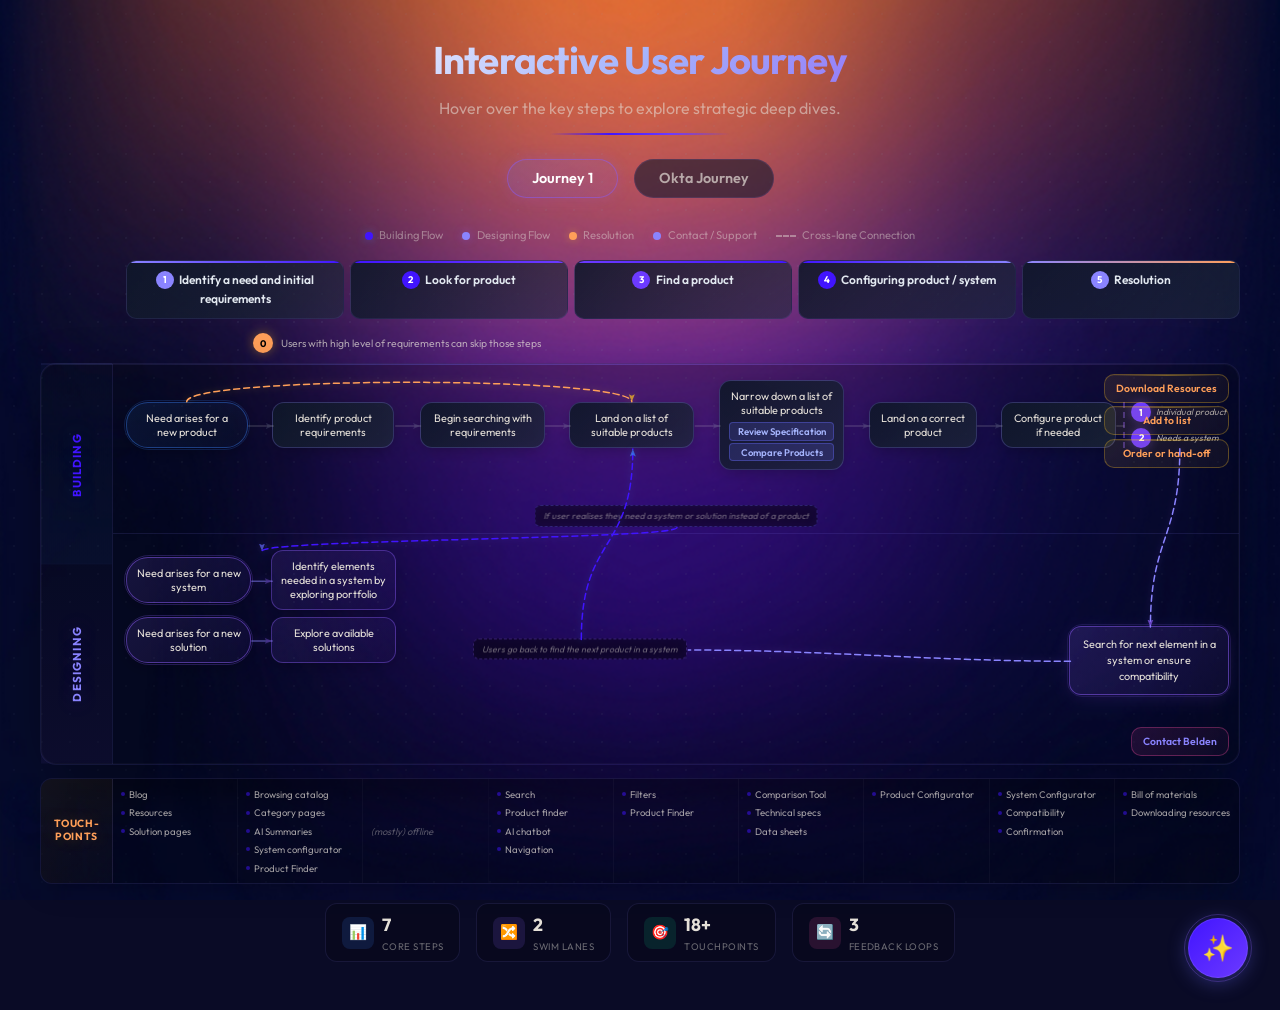
==== commit 0527a0e0: "Backup of AG InteractiveJourney project" ====
--- a/index.html
+++ b/index.html
@@ -22,6 +22,11 @@
             <h1>Interactive User Journey</h1>
             <p>Hover over the key steps to explore strategic deep dives.</p>
             <div class="header-line"></div>
+
+            <div class="journey-nav">
+                <a href="index.html" class="nav-btn active">Journey 1</a>
+                <a href="journey2.html" class="nav-btn">Okta Journey</a>
+            </div>
         </header>
 
         <!-- Legend -->
--- a/style.css
+++ b/style.css
@@ -1,22 +1,22 @@
 :root {
-    --bg-base: #0a0e1a;
-    --bg-dark: #060a14;
-    --text-primary: #f1f5f9;
-    --text-secondary: #94a3b8;
-    --text-muted: #64748b;
-    --accent-indigo: #6366f1;
-    --accent-purple: #8b5cf6;
-    --accent-pink: #ec4899;
-    --accent-yellow: #fbbf24;
-    --accent-blue: #3b82f6;
+    --bg-base: #0A0B26;
+    --bg-dark: #060816;
+    --text-primary: #E5E0D8;
+    --text-secondary: rgba(229, 224, 216, 0.7);
+    --text-muted: rgba(229, 224, 216, 0.45);
+    --accent-indigo: #4114FF;
+    --accent-purple: #6C3AFF;
+    --accent-pink: #8A84FF;
+    --accent-yellow: #FF9F59;
+    --accent-blue: #8A84FF;
     --accent-emerald: #10b981;
-    --accent-sky: #0ea5e9;
+    --accent-sky: #4114FF;
     --glass-bg: rgba(255, 255, 255, 0.03);
-    --glass-border: rgba(255, 255, 255, 0.07);
-    --node-bg: rgba(15, 23, 42, 0.85);
-    --node-border: rgba(100, 116, 139, 0.35);
-    --building-accent: #3b82f6;
-    --designing-accent: #8b5cf6;
+    --glass-border: rgba(138, 132, 255, 0.12);
+    --node-bg: rgba(10, 11, 38, 0.85);
+    --node-border: rgba(138, 132, 255, 0.25);
+    --building-accent: #4114FF;
+    --designing-accent: #8A84FF;
 }
 
 * {
@@ -40,13 +40,8 @@
     content: '';
     position: fixed;
     inset: 0;
-    background-image:
-        radial-gradient(circle at 15% 25%, rgba(99, 102, 241, 0.12), transparent 45%),
-        radial-gradient(circle at 85% 75%, rgba(139, 92, 246, 0.10), transparent 45%),
-        radial-gradient(circle at 55% 10%, rgba(59, 130, 246, 0.06), transparent 40%),
-        radial-gradient(circle at 40% 90%, rgba(236, 72, 153, 0.05), transparent 40%);
+    background: url('okta-bg.png') center center / cover no-repeat fixed;
     z-index: 0;
-    animation: bgPulse 12s ease-in-out infinite alternate;
 }
 
 @keyframes bgPulse {
@@ -195,6 +190,95 @@
         opacity: 1;
         transform: translateY(0);
     }
+}
+
+/* ═══════════ OKTA LOGO HEADER ═══════════ */
+.okta-logo-header {
+    display: flex;
+    justify-content: center;
+    align-items: center;
+    padding: 1.2rem 0 0.6rem;
+    margin-bottom: 0.8rem;
+}
+
+.okta-logo {
+    width: 140px;
+    height: auto;
+    opacity: 0.9;
+    transition: opacity 0.3s ease;
+}
+
+.okta-logo:hover {
+    opacity: 1;
+}
+
+/* ═══════════ CORE TEXT LOGO ═══════════ */
+.core-logo-block {
+    display: flex;
+    flex-direction: column;
+    align-items: center;
+    justify-content: center;
+    text-align: center;
+    line-height: 1.1;
+    opacity: 0.9;
+    transition: opacity 0.3s ease;
+    cursor: default;
+    user-select: none;
+}
+
+.core-logo-block:hover {
+    opacity: 1;
+}
+
+.core-client-logo {
+    display: flex;
+    align-items: center;
+    gap: 0.5rem;
+    margin-bottom: 2px;
+}
+
+.client-logo-icon {
+    display: block;
+    filter: drop-shadow(0 2px 4px rgba(0, 0, 0, 0.3));
+}
+
+.core-client-name {
+    font-family: 'Outfit', sans-serif;
+    font-size: 1.6rem;
+    font-weight: 700;
+    color: var(--text-color);
+    letter-spacing: 1.5px;
+    text-transform: uppercase;
+    margin-bottom: 0px;
+    line-height: 1;
+}
+
+.core-powered-by {
+    font-family: 'Inter', sans-serif;
+    font-size: 0.65rem;
+    font-weight: 400;
+    color: var(--text-muted);
+    letter-spacing: 0.5px;
+    text-transform: uppercase;
+}
+
+.core-powered-by strong {
+    font-weight: 600;
+    color: var(--col-select);
+    /* Using a nice blue/purple accent color */
+}
+
+/* ═══════════ JOURNEY FOOTER ═══════════ */
+.journey-footer {
+    display: flex;
+    justify-content: center;
+    padding: 2rem 0 1.5rem;
+    margin-top: 0.5rem;
+}
+
+.journey-footer .journey-nav {
+    display: flex;
+    gap: 0.8rem;
 }
 
 /* ═══════════ PHASE HEADERS ═══════════ */
@@ -1872,4 +1956,39 @@
     filter: blur(0px);
     pointer-events: auto;
     transition: opacity 1.2s ease-out, transform 1.2s cubic-bezier(0.2, 0.8, 0.2, 1), filter 1s ease-out;
+}
+
+/* ═══════════ NAVIGATION ═══════════ */
+.journey-nav {
+    display: flex;
+    justify-content: center;
+    gap: 1rem;
+    margin-top: 1.5rem;
+    animation: fadeSlideUp 0.8s cubic-bezier(0.16, 1, 0.3, 1) 0.1s both;
+}
+
+.nav-btn {
+    padding: 0.5rem 1.5rem;
+    border-radius: 20px;
+    background: rgba(15, 23, 42, 0.6);
+    border: 1px solid var(--glass-border);
+    color: var(--text-secondary);
+    text-decoration: none;
+    font-weight: 600;
+    font-size: 0.9rem;
+    transition: all 0.3s ease;
+    backdrop-filter: blur(4px);
+}
+
+.nav-btn:hover {
+    color: var(--text-primary);
+    background: rgba(30, 41, 59, 0.8);
+    border-color: rgba(99, 102, 241, 0.3);
+}
+
+.nav-btn.active {
+    background: linear-gradient(135deg, rgba(99, 102, 241, 0.2), rgba(139, 92, 246, 0.1));
+    border-color: rgba(139, 92, 246, 0.5);
+    color: #fff;
+    box-shadow: 0 0 15px rgba(139, 92, 246, 0.2);
 }
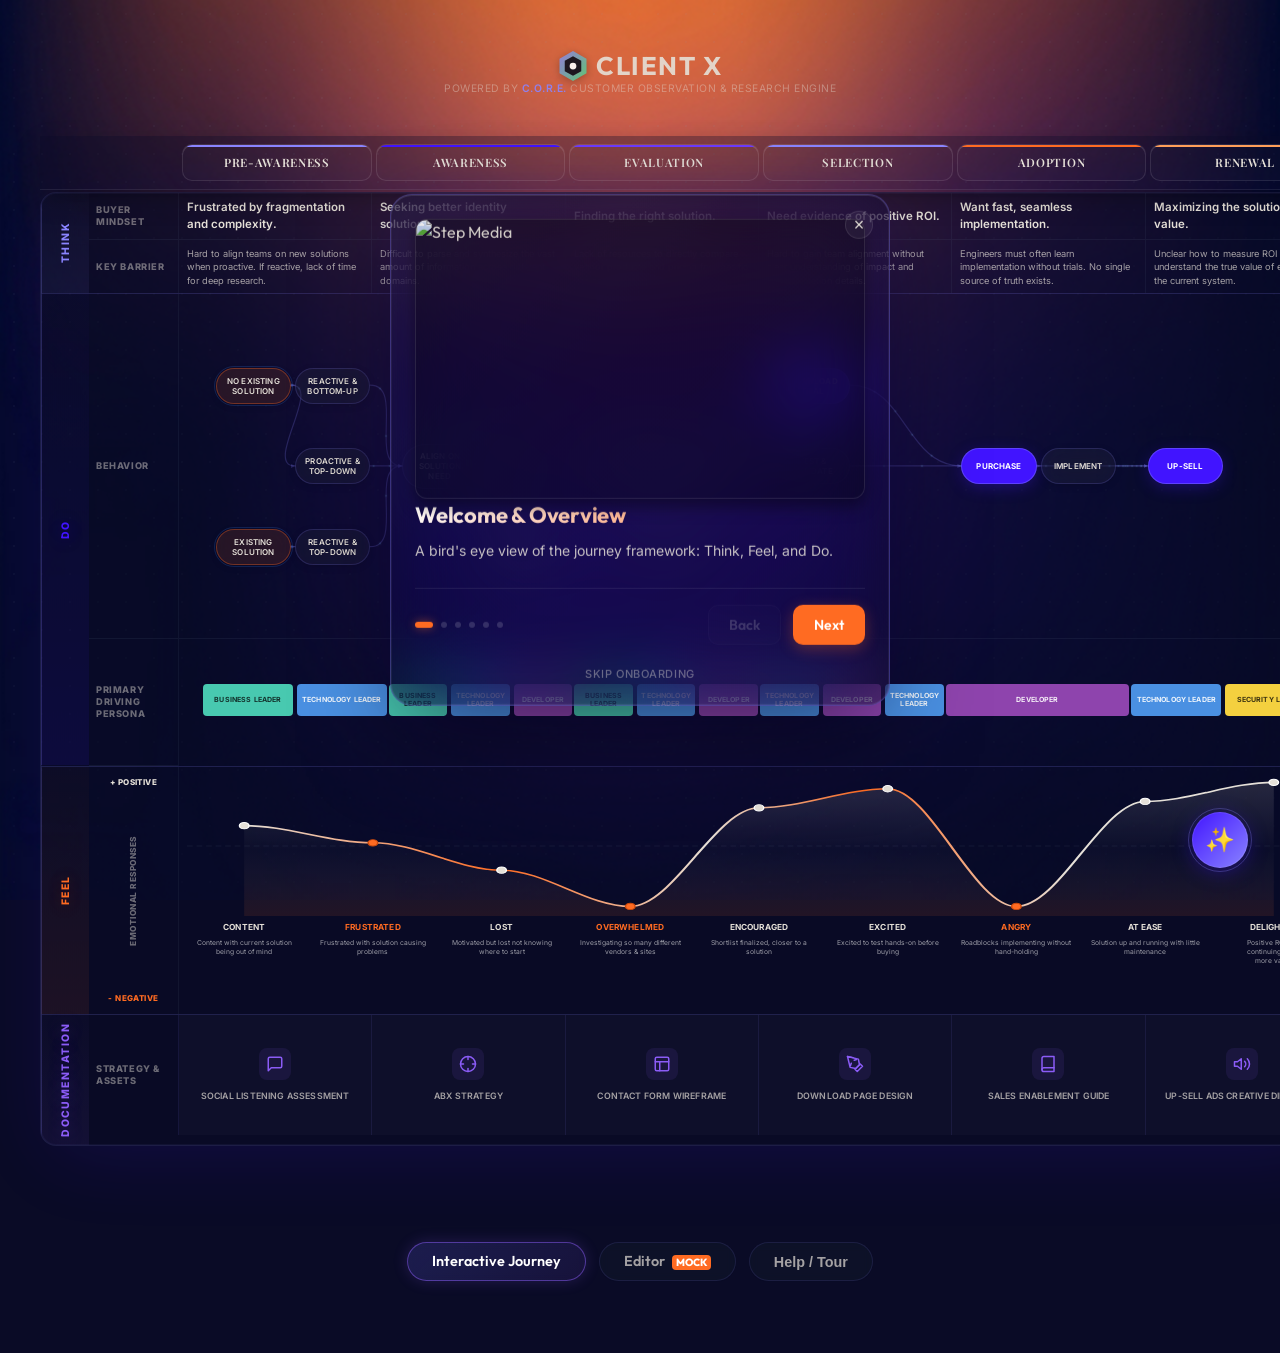
==== commit 333e69bb: "Rename journey2.html to index.html for Netlify deployment" ====
--- a/index.html
+++ b/index.html
@@ -6,304 +6,1737 @@
     <meta name="viewport" content="width=device-width, initial-scale=1.0">
     <title>Interactive User Journey</title>
     <link rel="stylesheet" href="style.css">
-    <link href="https://fonts.googleapis.com/css2?family=Outfit:wght@300;400;500;600;700&display=swap" rel="stylesheet">
+    <link rel="stylesheet" href="okta-journey.css">
+    <link rel="stylesheet" href="onboarding.css">
+    <link
+        href="https://fonts.googleapis.com/css2?family=Outfit:wght@300;400;500;600;700;800&family=Playfair+Display:ital,wght@0,400;0,500;0,600;0,700;1,400;1,500&family=Inter:wght@300;400;500;600;700&display=swap"
+        rel="stylesheet">
 </head>
 
 <body>
-    <div id="data-synthesis-overlay"></div>
-    <!-- Background effects -->
     <div class="bg-grid"></div>
     <div class="floating-orb"></div>
     <div class="floating-orb"></div>
     <div class="floating-orb"></div>
 
-    <div class="app-container journey-hidden">
-        <header class="app-header">
-            <h1>Interactive User Journey</h1>
-            <p>Hover over the key steps to explore strategic deep dives.</p>
-            <div class="header-line"></div>
-
-            <div class="journey-nav">
-                <a href="index.html" class="nav-btn active">Journey 1</a>
-                <a href="journey2.html" class="nav-btn">Okta Journey</a>
+    <div class="app-container">
+        <div id="journey-view" class="view-content active">
+            <header class="app-header okta-logo-header">
+                <div class="core-logo-block">
+                    <div class="core-client-logo">
+                        <svg xmlns="http://www.w3.org/2000/svg" viewBox="0 0 40 40" width="30" height="30"
+                            class="client-logo-icon" style="flex-shrink: 0; min-width: 30px; min-height: 30px;">
+                            <defs>
+                                <linearGradient id="logo-hex-grad" x1="0%" y1="0%" x2="100%" y2="100%">
+                                    <stop offset="0%" stop-color="#8884FF" />
+                                    <stop offset="100%" stop-color="#4ADE80" />
+                                </linearGradient>
+                            </defs>
+                            <path d="M20 0 L38 10.4 L38 29.6 L20 40 L2 29.6 L2 10.4 Z" fill="url(#logo-hex-grad)"
+                                opacity="0.9" />
+                            <path d="M20 7 L31 13 L31 27 L20 33 L9 27 L9 13 Z" fill="#0A0F1C" />
+                            <circle cx="20" cy="20" r="4.5" fill="#FFFFFF" />
+                        </svg>
+                        <div class="core-client-name">Client X</div>
+                    </div>
+                    <div class="core-powered-by">Powered by <strong>C.O.R.E.</strong> Customer Observation & Research
+                        Engine
+                    </div>
+                </div>
+            </header>
+
+            <!-- ═══════════ OKTA JOURNEY MAP ═══════════ -->
+            <div class="okta-journey">
+
+                <!-- Column Headers -->
+                <div class="okta-col-headers">
+                    <div class="okta-col-header-spacer"></div>
+                    <div class="okta-col-header">Pre-Awareness</div>
+                    <div class="okta-col-header">Awareness</div>
+                    <div class="okta-col-header">Evaluation</div>
+                    <div class="okta-col-header">Selection</div>
+                    <div class="okta-col-header">Adoption</div>
+                    <div class="okta-col-header">Renewal</div>
+                </div>
+
+                <!-- Main Body -->
+                <div class="okta-body">
+
+                    <div class="okta-content">
+
+                        <!-- ═══════════ THINK ═══════════ -->
+                        <div class="okta-row-wrapper">
+                            <div class="okta-row-label think-label">Think</div>
+                            <div class="okta-think">
+                                <div class="think-sub-row">
+                                    <div class="think-row-label">Buyer Mindset</div>
+                                    <div class="think-cell buyer-mindset"
+                                        data-full-text="I am frustrated with fragmentation, increasing complexity from my remote workforce, and identity-based threats.">
+                                        Frustrated by fragmentation and complexity.</div>
+                                    <div class="think-cell buyer-mindset"
+                                        data-full-text="I believe a better identity solution is the key to helping me reduce risk, reduce complexity, and accelerate automation.">
+                                        Seeking better identity solution.</div>
+                                    <div class="think-cell buyer-mindset"
+                                        data-full-text="I want to make sure I find the right solution for my specific needs.">
+                                        Finding the right solution.</div>
+                                    <div class="think-cell buyer-mindset"
+                                        data-full-text="I want evidence that the identity solution I choose is the right one and will have a positive ROI.">
+                                        Need evidence of positive ROI.</div>
+                                    <div class="think-cell buyer-mindset"
+                                        data-full-text="I want to get this new solution up and running as soon &amp; seamlessly as possible to finally resolve this problem.">
+                                        Want fast, seamless implementation.</div>
+                                    <div class="think-cell buyer-mindset"
+                                        data-full-text="I wonder if I can get more out of this solution.">Maximizing the
+                                        solution's value.</div>
+                                </div>
+                                <div class="think-sub-row">
+                                    <div class="think-row-label">Key Barrier</div>
+                                    <div class="think-cell">Hard to align teams on new solutions when proactive. If
+                                        reactive, lack of time for deep research.</div>
+                                    <div class="think-cell">Difficult to parse and synthesize the vast amount of
+                                        information
+                                        across different domains.</div>
+                                    <div class="think-cell">Lack of resources to directly compare vendor products and
+                                        pricing for specific use cases.</div>
+                                    <div class="think-cell">Hard to gain team alignment without clear understanding of
+                                        impact and implementation details.</div>
+                                    <div class="think-cell">Engineers must often learn implementation without trials. No
+                                        single source of truth exists.</div>
+                                    <div class="think-cell">Unclear how to measure ROI or understand the true value of
+                                        expanding the current system.</div>
+                                </div>
+                            </div>
+                        </div>
+
+                        <!-- ═══════════ DO ═══════════ -->
+                        <div class="okta-row-wrapper">
+                            <div class="okta-row-label do-label">Do</div>
+                            <div class="okta-do">
+
+                                <!-- Row 1: Behavior / Flowchart -->
+                                <div class="do-sub-label">Behavior</div>
+                                <div class="do-main-area" id="flowchart-area">
+
+                                    <!-- Fingerprint legend (Removed context) -->
+                                    <div class="fp-legend" style="display: none;"></div>
+
+                                    <!-- SVG overlay for connector lines -->
+                                    <svg id="flowchart-svg" class="flowchart-svg"></svg>
+
+                                    <!-- Flowchart nodes — 3 lane grid layout -->
+                                    <div class="do-flowchart" id="do-flowchart">
+                                        <!-- PRE-AWARENESS -->
+                                        <div class="flow-col">
+                                            <div class="lane upper-lane">
+                                                <div class="journey-node start-node" id="node-A1">No Existing Solution
+                                                </div>
+                                                <div class="journey-node" id="node-B1">Reactive &amp; Bottom-Up</div>
+                                            </div>
+                                            <div class="lane middle-lane">
+                                                <div></div>
+                                                <div class="journey-node" id="node-B2">Proactive &amp; Top-Down</div>
+                                            </div>
+                                            <div class="lane bottom-lane">
+                                                <div class="journey-node start-node" id="node-A2">Existing Solution
+                                                </div>
+                                                <div class="journey-node" id="node-B3">Reactive &amp; Top-Down</div>
+                                            </div>
+                                        </div>
+                                        <!-- AWARENESS -->
+                                        <div class="flow-col">
+                                            <div class="lane upper-lane"></div>
+                                            <div class="lane middle-lane">
+                                                <div class="journey-node" id="node-C1">Align on Solution Need</div>
+                                                <div class="journey-node" id="node-C2">Find Vendors</div>
+                                            </div>
+                                            <div class="lane bottom-lane">
+                                                <div></div>
+                                                <div class="journey-node" id="node-C3">Peer recommendations</div>
+                                            </div>
+                                        </div>
+                                        <!-- EVALUATION -->
+                                        <div class="flow-col">
+                                            <div class="lane upper-lane"></div>
+                                            <div class="lane middle-lane">
+                                                <div class="journey-node" id="node-D2">Evaluate Business Value</div>
+                                                <div class="journey-node" id="node-D4">Narrow the Shortlist</div>
+                                            </div>
+                                            <div class="lane bottom-lane">
+                                                <div class="journey-node" id="node-D5"
+                                                    style="grid-column: span 2; margin: 0 auto; cursor: pointer;"
+                                                    data-embed="https://docs.google.com/presentation/d/1t5lwo-0Ch_v028Tw0usvRzQrcCLfJqYzUId3uogsUXQ/embed?rm=minimal">
+                                                    Contact Us</div>
+                                            </div>
+                                        </div>
+                                        <!-- SELECTION -->
+                                        <div class="flow-col">
+                                            <div class="lane upper-lane">
+                                                <div class="journey-node action-node" id="node-E1">Download Trial</div>
+                                            </div>
+                                            <div class="lane middle-lane">
+                                                <div class="journey-node" id="node-E2">Test &amp; Validate</div>
+                                            </div>
+                                            <div class="lane bottom-lane"></div>
+                                        </div>
+                                        <!-- ADOPTION & IMPLEMENTATION -->
+                                        <div class="flow-col">
+                                            <div class="lane upper-lane"></div>
+                                            <div class="lane middle-lane">
+                                                <div class="journey-node action-node" id="node-F1">Purchase</div>
+                                                <div class="journey-node" id="node-F2">Implement</div>
+                                            </div>
+                                            <div class="lane bottom-lane"></div>
+                                        </div>
+                                        <!-- RENEWAL -->
+                                        <div class="flow-col">
+                                            <div class="lane upper-lane"></div>
+                                            <div class="lane middle-lane">
+                                                <div class="journey-node action-node" id="node-G2">Up-Sell</div>
+                                            </div>
+                                            <div class="lane bottom-lane"></div>
+                                        </div>
+                                    </div>
+                                </div>
+
+                                <!-- Row 2: Primary Driving Persona -->
+                                <div class="do-sub-label">Primary Driving Persona</div>
+                                <div class="do-main-area" style="border-bottom:none;">
+
+                                    <div class="persona-track-row">
+                                        <div class="persona-col">
+                                            <div class="persona-bar biz">Business Leader</div>
+                                            <div class="persona-bar tech">Technology Leader</div>
+                                        </div>
+                                        <div class="persona-col">
+                                            <div class="persona-bar biz">Business Leader</div>
+                                            <div class="persona-bar tech">Technology Leader</div>
+                                            <div class="persona-bar dev">Developer</div>
+                                        </div>
+                                        <div class="persona-col">
+                                            <div class="persona-bar biz">Business Leader</div>
+                                            <div class="persona-bar tech">Technology Leader</div>
+                                            <div class="persona-bar dev">Developer</div>
+                                        </div>
+                                        <div class="persona-col">
+                                            <div class="persona-bar tech">Technology Leader</div>
+                                            <div class="persona-bar dev">Developer</div>
+                                            <div class="persona-bar tech">Technology Leader</div>
+                                        </div>
+                                        <div class="persona-col">
+                                            <div class="persona-bar dev">Developer</div>
+                                        </div>
+                                        <div class="persona-col">
+                                            <div class="persona-bar tech">Technology Leader</div>
+                                            <div class="persona-bar sec">Security Leader</div>
+                                        </div>
+                                    </div>
+                                </div>
+                            </div>
+                        </div>
+
+                        <!-- ═══════════ FEEL ═══════════ -->
+                        <div class="okta-row-wrapper feel-row-wrapper" data-pulse-topic="auth0"
+                            title="Click to view Social Listening Analytics">
+                            <div class="okta-row-label feel-row">Feel</div>
+                            <div class="okta-feel">
+                                <!-- ... existing feel content ... -->
+                                <div class="feel-y-axis">
+                                    <span class="feel-y-label positive">+ Positive</span>
+                                    <span class="feel-y-title">Emotional Responses</span>
+                                    <span class="feel-y-label negative">- Negative</span>
+                                </div>
+                                <div class="feel-data-area">
+                                    <!-- SVG Emotional Curve -->
+                                    <svg id="feel-curve-svg" class="feel-curve-svg" viewBox="0 0 1200 220"
+                                        preserveAspectRatio="none">
+                                        <defs>
+                                            <linearGradient id="curveGradient" x1="0" y1="0" x2="0" y2="1">
+                                                <stop offset="0%" stop-color="rgba(229, 224, 216, 0.35)" />
+                                                <!-- Shell -->
+                                                <stop offset="50%" stop-color="rgba(229, 224, 216, 0.05)" />
+                                                <!-- Shell -->
+                                                <stop offset="100%" stop-color="rgba(255, 107, 34, 0.25)" />
+                                                <!-- Solar -->
+                                            </linearGradient>
+                                            <linearGradient id="lineGradient" x1="0" y1="0" x2="1" y2="0">
+                                                <stop offset="0%" stop-color="#E5E0D8" />
+                                                <stop offset="25%" stop-color="#FF6B22" />
+                                                <stop offset="45%" stop-color="#E5E0D8" />
+                                                <stop offset="60%" stop-color="#FF6B22" />
+                                                <stop offset="80%" stop-color="#E5E0D8" />
+                                                <stop offset="100%" stop-color="#E5E0D8" />
+                                            </linearGradient>
+                                        </defs>
+                                        <!-- Neutral baseline -->
+                                        <line x1="0" y1="110" x2="1200" y2="110" stroke="rgba(100,116,139,0.15)"
+                                            stroke-width="1" stroke-dasharray="6,4" />
+                                        <!-- Filled area under curve (9 points) -->
+                                        <path
+                                            d="M60,78 C105,78 150,105 195,105 C240,105 285,148 330,148 C375,148 420,205 465,205 C510,205 555,50 600,50 C645,50 690,20 735,20 C780,20 825,205 870,205 C915,205 960,40 1005,40 C1050,40 1095,10 1140,10 L1140,220 L60,220 Z"
+                                            fill="url(#curveGradient)" opacity="0.4" />
+                                        <!-- Main curve line -->
+                                        <path
+                                            d="M60,78 C105,78 150,105 195,105 C240,105 285,148 330,148 C375,148 420,205 465,205 C510,205 555,50 600,50 C645,50 690,20 735,20 C780,20 825,205 870,205 C915,205 960,40 1005,40 C1050,40 1095,10 1140,10"
+                                            fill="none" stroke="url(#lineGradient)" stroke-width="2.5"
+                                            stroke-linecap="round" stroke-linejoin="round" />
+                                        <!-- 9 Data point dots -->
+                                        <!-- 1: Content (slightly positive) -->
+                                        <circle cx="60" cy="78" r="5" fill="#E5E0D8" stroke="#ffffff"
+                                            stroke-width="1.5" />
+                                        <!-- 2: Frustrated (negative) -->
+                                        <circle cx="195" cy="105" r="5" fill="#FF6B22" stroke="#cc4a0c"
+                                            stroke-width="1.5" />
+                                        <!-- 3: Motivated/Lost (just below neutral) -->
+                                        <circle cx="330" cy="148" r="5" fill="#E5E0D8" stroke="#ffffff"
+                                            stroke-width="1.5" />
+                                        <!-- 4: Overwhelmed (deepest low) -->
+                                        <circle cx="465" cy="205" r="5" fill="#FF6B22" stroke="#cc4a0c"
+                                            stroke-width="1.5" />
+                                        <!-- 5: Encouraged (positive) -->
+                                        <circle cx="600" cy="50" r="5" fill="#E5E0D8" stroke="#ffffff"
+                                            stroke-width="1.5" />
+                                        <!-- 6: Excited (peak positive) -->
+                                        <circle cx="735" cy="20" r="5" fill="#E5E0D8" stroke="#ffffff"
+                                            stroke-width="1.5" />
+                                        <!-- 7: Angry (deep negative) -->
+                                        <circle cx="870" cy="205" r="5" fill="#FF6B22" stroke="#cc4a0c"
+                                            stroke-width="1.5" />
+                                        <!-- 8: At Ease (positive) -->
+                                        <circle cx="1005" cy="40" r="5" fill="#E5E0D8" stroke="#ffffff"
+                                            stroke-width="1.5" />
+                                        <!-- 9: Delighted (highest peak) -->
+                                        <circle cx="1140" cy="10" r="5" fill="#E5E0D8" stroke="#ffffff"
+                                            stroke-width="1.5" />
+                                    </svg>
+                                    <!-- Labels positioned below the curve -->
+                                    <div class="feel-labels">
+                                        <div class="feel-label" style="left: 5%;">
+                                            <span class="feel-emotion positive">Content</span>
+                                            <span class="feel-desc">Content with current solution being out of
+                                                mind</span>
+                                            <div class="social-tooltip">
+                                                <div class="social-header">
+                                                    <div class="social-avatar dev-avatar"></div>
+                                                    <div class="social-user">
+                                                        <span class="social-name">Sarah Chen</span>
+                                                        <span class="social-handle">@sarahchen_dev</span>
+                                                    </div>
+                                                    <span class="social-time">2h</span>
+                                                </div>
+                                                <div class="social-body">
+                                                    Honestly forgot we even had an identity provider until I had to
+                                                    check
+                                                    the billing today. The best kind of software is the kind you never
+                                                    have
+                                                    to think about. 😌 #devops
+                                                </div>
+                                                <div class="social-footer">
+                                                    <span>💬 2</span>
+                                                    <span>🔁 1</span>
+                                                    <span>❤️ 24</span>
+                                                </div>
+                                            </div>
+                                        </div>
+                                        <div class="feel-label hover-glow" style="left: 16.25%; cursor: pointer;"
+                                            title="View Pulse Analytics for Frustrated" data-pulse-topic="api">
+                                            <span class="feel-emotion negative">Frustrated</span>
+                                            <span class="feel-desc">Frustrated with solution causing problems</span>
+                                            <div class="social-tooltip">
+                                                <div class="social-header">
+                                                    <div class="social-avatar tech-avatar"></div>
+                                                    <div class="social-user">
+                                                        <span class="social-name">Marcus Johnson</span>
+                                                        <span class="social-handle">@marcusj_tech</span>
+                                                    </div>
+                                                    <span class="social-time">45m</span>
+                                                </div>
+                                                <div class="social-body">
+                                                    Why does every new app integration require a custom script and duct
+                                                    tape? Our current identity "solution" is becoming a full-time job to
+                                                    maintain. There has to be a better way... 😤 #ITProblems
+                                                </div>
+                                                <div class="social-footer">
+                                                    <span>💬 12</span>
+                                                    <span>🔁 4</span>
+                                                    <span>❤️ 89</span>
+                                                </div>
+                                            </div>
+                                        </div>
+                                        <div class="feel-label" style="left: 27.5%;">
+                                            <span class="feel-emotion mixed">Lost</span>
+                                            <span class="feel-desc">Motivated but lost not knowing where to start</span>
+                                            <div class="social-tooltip">
+                                                <div class="social-header">
+                                                    <div class="social-avatar biz-avatar"></div>
+                                                    <div class="social-user">
+                                                        <span class="social-name">Elena Rodriguez</span>
+                                                        <span class="social-handle">@elena_leads</span>
+                                                    </div>
+                                                    <span class="social-time">1d</span>
+                                                </div>
+                                                <div class="social-body">
+                                                    Got the green light for an IAM overhaul! 🎉 Now looking at the
+                                                    vendor
+                                                    landscape and... wow. It's a jungle out there. How do we even begin
+                                                    to
+                                                    compare these features apples-to-apples? 🤔
+                                                </div>
+                                                <div class="social-footer">
+                                                    <span>💬 5</span>
+                                                    <span>🔁 0</span>
+                                                    <span>❤️ 18</span>
+                                                </div>
+                                            </div>
+                                        </div>
+                                        <div class="feel-label hover-glow" style="left: 38.75%; cursor: pointer;"
+                                            title="View Pulse Analytics for Overwhelmed" data-pulse-topic="dev">
+                                            <span class="feel-emotion negative">Overwhelmed</span>
+                                            <span class="feel-desc">Investigating so many different vendors &amp;
+                                                sites</span>
+                                            <div class="social-tooltip">
+                                                <div class="social-header">
+                                                    <div class="social-avatar sec-avatar"></div>
+                                                    <div class="social-user">
+                                                        <span class="social-name">David Kim</span>
+                                                        <span class="social-handle">@dk_secure</span>
+                                                    </div>
+                                                    <span class="social-time">3h</span>
+                                                </div>
+                                                <div class="social-body">
+                                                    I've read 14 whitepapers, sat through 5 demos, and have 3
+                                                    spreadsheets
+                                                    of feature matrices. My brain feels like mush. Every vendor claims
+                                                    they
+                                                    can do everything. Finding the actual truth is exhausting. 🫠
+                                                </div>
+                                                <div class="social-footer">
+                                                    <span>💬 28</span>
+                                                    <span>🔁 15</span>
+                                                    <span>❤️ 204</span>
+                                                </div>
+                                            </div>
+                                        </div>
+                                        <div class="feel-label" style="left: 50%;">
+                                            <span class="feel-emotion positive">Encouraged</span>
+                                            <span class="feel-desc">Shortlist finalized, closer to a solution</span>
+                                            <div class="social-tooltip">
+                                                <div class="social-header">
+                                                    <div class="social-avatar tech-avatar"></div>
+                                                    <div class="social-user">
+                                                        <span class="social-name">Marcus Johnson</span>
+                                                        <span class="social-handle">@marcusj_tech</span>
+                                                    </div>
+                                                    <span class="social-time">5h</span>
+                                                </div>
+                                                <div class="social-body">
+                                                    Finally narrowed it down to two identity vendors! 🎯 Both seem
+                                                    capable
+                                                    of handling our edge cases. Really hoping the POC phase proves
+                                                    they're
+                                                    as good as the sales pitch. Light at the end of the tunnel... 💡
+                                                </div>
+                                                <div class="social-footer">
+                                                    <span>💬 4</span>
+                                                    <span>🔁 2</span>
+                                                    <span>❤️ 45</span>
+                                                </div>
+                                            </div>
+                                        </div>
+                                        <div class="feel-label" style="left: 61.25%;">
+                                            <span class="feel-emotion positive">Excited</span>
+                                            <span class="feel-desc">Excited to test hands-on before buying</span>
+                                            <div class="social-tooltip">
+                                                <div class="social-header">
+                                                    <div class="social-avatar dev-avatar"></div>
+                                                    <div class="social-user">
+                                                        <span class="social-name">Sarah Chen</span>
+                                                        <span class="social-handle">@sarahchen_dev</span>
+                                                    </div>
+                                                    <span class="social-time">10m</span>
+                                                </div>
+                                                <div class="social-body">
+                                                    Just got trial access! 🚀 The API documentation is actually readable
+                                                    and
+                                                    the SDK works out of the box. Building the test integration right
+                                                    now
+                                                    and having way too much fun. Let's build! 💻✨
+                                                </div>
+                                                <div class="social-footer">
+                                                    <span>💬 8</span>
+                                                    <span>🔁 3</span>
+                                                    <span>❤️ 112</span>
+                                                </div>
+                                            </div>
+                                        </div>
+                                        <div class="feel-label" style="left: 72.5%;">
+                                            <span class="feel-emotion negative">Angry</span>
+                                            <span class="feel-desc">Roadblocks implementing without hand-holding</span>
+                                            <div class="social-tooltip" data-emotion="angry">
+                                                <div class="social-header">
+                                                    <div class="social-avatar dev-avatar"></div>
+                                                    <div class="social-user">
+                                                        <span class="social-name">Sarah Chen</span>
+                                                        <span class="social-handle">@sarahchen_dev</span>
+                                                    </div>
+                                                    <span class="social-time">2h</span>
+                                                </div>
+                                                <div class="social-body">
+                                                    Why is setting up SAML federation treated like forbidden dark
+                                                    magic?! 😤
+                                                    Documentation implies it's "3 easy steps", but doesn't mention the
+                                                    45
+                                                    unstated assumptions. Begging for proper self-serve docs right now.
+                                                    We
+                                                    shouldn't need a support ticket to map attributes! 📉
+                                                </div>
+                                                <div class="social-footer">
+                                                    <span>💬 34</span>
+                                                    <span>🔁 22</span>
+                                                    <span>❤️ 315</span>
+                                                </div>
+                                            </div>
+                                        </div>
+                                        <div class="feel-label" style="left: 83.75%;">
+                                            <span class="feel-emotion positive">At Ease</span>
+                                            <span class="feel-desc">Solution up and running with little
+                                                maintenance</span>
+                                            <div class="social-tooltip">
+                                                <div class="social-header">
+                                                    <div class="social-avatar biz-avatar"></div>
+                                                    <div class="social-user">
+                                                        <span class="social-name">Elena Rodriguez</span>
+                                                        <span class="social-handle">@elena_leads</span>
+                                                    </div>
+                                                    <span class="social-time">4d</span>
+                                                </div>
+                                                <div class="social-body">
+                                                    First week with the new IAM platform fully rolled out. Zero critical
+                                                    PagerDuty alerts, SSO is working perfectly, and IT tickets have
+                                                    dropped
+                                                    40%. I can finally sleep through the night. ☕️📈
+                                                </div>
+                                                <div class="social-footer">
+                                                    <span>💬 1</span>
+                                                    <span>🔁 0</span>
+                                                    <span>❤️ 56</span>
+                                                </div>
+                                            </div>
+                                        </div>
+                                        <div class="feel-label" style="left: 95%;">
+                                            <span class="feel-emotion positive">Delighted</span>
+                                            <span class="feel-desc">Positive ROI and continuing to get more value</span>
+                                            <div class="social-tooltip tooltip-right">
+                                                <div class="social-header">
+                                                    <div class="social-avatar sec-avatar"></div>
+                                                    <div class="social-user">
+                                                        <span class="social-name">David Kim</span>
+                                                        <span class="social-handle">@dk_secure</span>
+                                                    </div>
+                                                    <span class="social-time">1w</span>
+                                                </div>
+                                                <div class="social-body">
+                                                    Just presented the Q3 security review. Not only have we secured our
+                                                    entire perimeter, but the new automated onboarding saved us 200
+                                                    hours
+                                                    this month alone. Best vendor decision we've made all year. 🏆💰
+                                                </div>
+                                                <div class="social-footer">
+                                                    <span>💬 14</span>
+                                                    <span>🔁 8</span>
+                                                    <span>❤️ 188</span>
+                                                </div>
+                                            </div>
+                                        </div>
+                                    </div>
+                                </div>
+                            </div>
+                        </div>
+
+                        <!-- ═══════════ DOCUMENTATION ═══════════ -->
+                        <div class="okta-row-wrapper">
+                            <div class="okta-row-label doc-label">Documentation</div>
+                            <div class="okta-doc">
+                                <div class="doc-sub-row">
+                                    <div class="doc-row-label">Strategy & Assets</div>
+
+                                    <!-- PRE-AWARENESS -->
+                                    <div class="doc-item" style="cursor: pointer;"
+                                        data-embed="https://docs.google.com/presentation/d/1t5lwo-0Ch_v028Tw0usvRzQrcCLfJqYzUId3uogsUXQ/embed?rm=minimal">
+                                        <div class="doc-icon">
+                                            <svg viewBox="0 0 24 24" fill="none" stroke="currentColor" stroke-width="2"
+                                                stroke-linecap="round" stroke-linejoin="round">
+                                                <path d="M21 15a2 2 0 0 1-2 2H7l-4 4V5a2 2 0 0 1 2-2h14a2 2 0 0 1 2 2z">
+                                                </path>
+                                            </svg>
+                                        </div>
+                                        <span class="doc-name">Social Listening Assessment</span>
+                                    </div>
+                                    <!-- AWARENESS -->
+                                    <div class="doc-item" style="cursor: pointer;"
+                                        data-embed="https://docs.google.com/presentation/d/1t5lwo-0Ch_v028Tw0usvRzQrcCLfJqYzUId3uogsUXQ/embed?rm=minimal">
+                                        <div class="doc-icon">
+                                            <svg viewBox="0 0 24 24" fill="none" stroke="currentColor" stroke-width="2"
+                                                stroke-linecap="round" stroke-linejoin="round">
+                                                <circle cx="12" cy="12" r="10"></circle>
+                                                <line x1="22" y1="12" x2="18" y2="12"></line>
+                                                <line x1="6" y1="12" x2="2" y2="12"></line>
+                                                <line x1="12" y1="6" x2="12" y2="2"></line>
+                                                <line x1="12" y1="22" x2="12" y2="18"></line>
+                                            </svg>
+                                        </div>
+                                        <span class="doc-name">ABX Strategy</span>
+                                    </div>
+                                    <!-- EVALUATION -->
+                                    <div class="doc-item" style="cursor: pointer;"
+                                        data-embed="https://docs.google.com/presentation/d/1t5lwo-0Ch_v028Tw0usvRzQrcCLfJqYzUId3uogsUXQ/embed?rm=minimal">
+                                        <div class="doc-icon">
+                                            <svg viewBox="0 0 24 24" fill="none" stroke="currentColor" stroke-width="2"
+                                                stroke-linecap="round" stroke-linejoin="round">
+                                                <rect x="3" y="3" width="18" height="18" rx="2" ry="2"></rect>
+                                                <line x1="3" y1="9" x2="21" y2="9"></line>
+                                                <line x1="9" y1="21" x2="9" y2="9"></line>
+                                            </svg>
+                                        </div>
+                                        <span class="doc-name">Contact Form Wireframe</span>
+                                    </div>
+                                    <!-- SELECTION -->
+                                    <div class="doc-item" style="cursor: pointer;"
+                                        data-embed="https://docs.google.com/presentation/d/1t5lwo-0Ch_v028Tw0usvRzQrcCLfJqYzUId3uogsUXQ/embed?rm=minimal">
+                                        <div class="doc-icon">
+                                            <svg viewBox="0 0 24 24" fill="none" stroke="currentColor" stroke-width="2"
+                                                stroke-linecap="round" stroke-linejoin="round">
+                                                <path d="M12 19l7-7 3 3-7 7-3-3z"></path>
+                                                <path d="M18 13l-1.5-7.5L2 2l3.5 14.5L13 18l5-5z"></path>
+                                                <path d="M2 2l7.5 1.5"></path>
+                                                <path d="M7 11l-1 3"></path>
+                                                <path d="M11 7l3-1"></path>
+                                            </svg>
+                                        </div>
+                                        <span class="doc-name">Download Page Design</span>
+                                    </div>
+                                    <!-- ADOPTION -->
+                                    <div class="doc-item" style="cursor: pointer;"
+                                        data-embed="https://docs.google.com/presentation/d/1t5lwo-0Ch_v028Tw0usvRzQrcCLfJqYzUId3uogsUXQ/embed?rm=minimal">
+                                        <div class="doc-icon">
+                                            <svg viewBox="0 0 24 24" fill="none" stroke="currentColor" stroke-width="2"
+                                                stroke-linecap="round" stroke-linejoin="round">
+                                                <path d="M4 19.5A2.5 2.5 0 0 1 6.5 17H20"></path>
+                                                <path
+                                                    d="M6.5 2H20v20H6.5A2.5 2.5 0 0 1 4 19.5v-15A2.5 2.5 0 0 1 6.5 2z">
+                                                </path>
+                                            </svg>
+                                        </div>
+                                        <span class="doc-name">Sales Enablement Guide</span>
+                                    </div>
+                                    <!-- RENEWAL -->
+                                    <div class="doc-item" style="cursor: pointer;"
+                                        data-embed="https://docs.google.com/presentation/d/1t5lwo-0Ch_v028Tw0usvRzQrcCLfJqYzUId3uogsUXQ/embed?rm=minimal">
+                                        <div class="doc-icon">
+                                            <svg viewBox="0 0 24 24" fill="none" stroke="currentColor" stroke-width="2"
+                                                stroke-linecap="round" stroke-linejoin="round">
+                                                <path d="M11 5L6 9H2v6h4l5 4V5z"></path>
+                                                <path d="M19.07 4.93a10 10 0 0 1 0 14.14"></path>
+                                                <path d="M15.54 8.46a5 5 0 0 1 0 7.07"></path>
+                                            </svg>
+                                        </div>
+                                        <span class="doc-name">Up-sell Ads Creative Direction</span>
+                                    </div>
+                                </div>
+                            </div>
+                        </div>
+
+                    </div>
+                </div>
             </div>
-        </header>
-
-        <!-- Legend -->
-        <div class="journey-legend">
-            <div class="legend-item">
-                <span class="legend-dot blue"></span>
-                <span>Building Flow</span>
-            </div>
-            <div class="legend-item">
-                <span class="legend-dot purple"></span>
-                <span>Designing Flow</span>
-            </div>
-            <div class="legend-item">
-                <span class="legend-dot yellow"></span>
-                <span>Resolution</span>
-            </div>
-            <div class="legend-item">
-                <span class="legend-dot pink"></span>
-                <span>Contact / Support</span>
-            </div>
-            <div class="legend-item">
-                <span class="legend-line dashed"></span>
-                <span>Cross-lane Connection</span>
+
+        </div> <!-- End journey-view -->
+
+        <!-- ═══════════ EDITOR VIEW (MOCK) ═══════════ -->
+        <div id="editor-view" class="view-content">
+            <header class="app-header okta-logo-header">
+                <div class="core-logo-block">
+                    <div class="core-client-logo">
+                        <svg xmlns="http://www.w3.org/2000/svg" viewBox="0 0 40 40" width="30" height="30"
+                            class="client-logo-icon" style="flex-shrink: 0; min-width: 30px; min-height: 30px;">
+                            <defs>
+                                <linearGradient id="logo-hex-grad-editor" x1="0%" y1="0%" x2="100%" y2="100%">
+                                    <stop offset="0%" stop-color="#FF6B22" />
+                                    <stop offset="100%" stop-color="#fbbf24" />
+                                </linearGradient>
+                            </defs>
+                            <path d="M20 0 L38 10.4 L38 29.6 L20 40 L2 29.6 L2 10.4 Z" fill="url(#logo-hex-grad-editor)"
+                                opacity="0.9" />
+                            <path d="M20 7 L31 13 L31 27 L20 33 L9 27 L9 13 Z" fill="#0A0F1C" />
+                            <circle cx="20" cy="20" r="4.5" fill="#FFFFFF" />
+                        </svg>
+                        <div class="core-client-name">Template Mode</div>
+                    </div>
+                    <div class="core-powered-by">Interactive Journey <strong>Editor</strong></div>
+                </div>
+            </header>
+
+            <div class="okta-body editor-body">
+                <div class="editor-glass-container">
+                    <div class="editor-sidebar">
+                        <div class="editor-nav-item active">Navigation & Stages</div>
+                        <div class="editor-nav-item">Think Section</div>
+                        <div class="editor-nav-item">Do (Flowchart)</div>
+                        <div class="editor-nav-item">Feel (Social)</div>
+                        <div class="editor-nav-item">Personas</div>
+                        <div class="editor-nav-item">Documentation</div>
+                        <div class="editor-nav-item">Onboarding</div>
+                    </div>
+                    <div class="editor-main">
+                        <div class="editor-section">
+                            <h3 style="margin-top:0">Journey Information</h3>
+                            <div class="editor-field-group">
+                                <label>Main Title</label>
+                                <input type="text" value="Interactive Journey" placeholder="Enter journey title...">
+                            </div>
+                            <div class="editor-field-group">
+                                <label>Sub Title</label>
+                                <input type="text" value="An Interactive Experience" placeholder="Enter subtitle...">
+                            </div>
+                        </div>
+
+                        <div class="editor-section">
+                            <h3>Journey Stages (Columns)</h3>
+                            <div class="editor-grid-list">
+                                <div class="editor-item-card">
+                                    <input type="text" value="Pre-Awareness">
+                                    <button class="editor-icon-btn">🗑️</button>
+                                </div>
+                                <div class="editor-item-card">
+                                    <input type="text" value="Awareness">
+                                    <button class="editor-icon-btn">🗑️</button>
+                                </div>
+                                <div class="editor-item-card">
+                                    <input type="text" value="Evaluation">
+                                    <button class="editor-icon-btn">🗑️</button>
+                                </div>
+                                <div class="editor-item-card">
+                                    <input type="text" value="Selection">
+                                    <button class="editor-icon-btn">🗑️</button>
+                                </div>
+                                <button class="editor-add-btn">+ Add Stage</button>
+                            </div>
+                        </div>
+
+                        <div class="editor-footer">
+                            <button class="editor-secondary-btn">Reset Changes</button>
+                            <button class="editor-primary-btn">Save Template</button>
+                        </div>
+                    </div>
+                </div>
             </div>
         </div>
 
-        <div class="journey-board" id="journey-board" style="position:relative;">
-            <svg id="board-overlay-svg"
-                style="position:absolute;top:0;left:0;width:100%;height:100%;z-index:4;pointer-events:none;overflow:visible;"></svg>
-
-            <!-- ═══════════ PHASE HEADER ROW ═══════════ -->
-            <div class="phase-headers">
-                <div class="lane-label-spacer"></div>
-                <div class="phase-col"><span class="phase-number">1</span>Identify a need and initial requirements</div>
-                <div class="phase-col"><span class="phase-number">2</span>Look for product</div>
-                <div class="phase-col"><span class="phase-number">3</span>Find a product</div>
-                <div class="phase-col"><span class="phase-number">4</span>Configuring product / system</div>
-                <div class="phase-col"><span class="phase-number">5</span>Resolution</div>
+        <footer class="journey-footer">
+            <div class="journey-nav">
+                <a href="#" class="nav-btn active" data-view-trigger="journey-view">Interactive Journey</a>
+                <a href="#" class="nav-btn" data-view-trigger="editor-view">Editor <span
+                        class="beta-tag">Mock</span></a>
+                <button onclick="startOnboarding()" class="nav-btn onboarding-trigger">Help / Tour</button>
             </div>
-
-            <!-- ═══════════ ANNOTATION: Skip note ═══════════ -->
-            <div class="annotation skip-annotation" id="skip-annotation">
-                <span class="annotation-badge yellow">0</span>
-                <span>Users with high level of requirements can skip those steps</span>
+        </footer>
+    </div>
+
+    <!-- ═══════════ BUSINESS LEADER PERSONA POPUP ═══════════ -->
+    <div id="persona-popup-overlay" class="persona-popup-overlay">
+        <div class="persona-popup-card">
+
+            <!-- ── HERO: Photo + Chat side-by-side ── -->
+            <div class="persona-hero">
+
+                <!-- LEFT: Big Photo + Identity -->
+                <div class="persona-hero-identity">
+                    <div class="persona-hero-photo">
+                        <img src="persona-business-leader.png" alt="Business Leader" />
+                    </div>
+                    <span class="persona-popup-eyebrow">Digital Personas</span>
+                    <h2 class="persona-popup-title">Business Leader</h2>
+                    <span class="persona-hero-role">CMO/CDO · CPO · VP of Marketing</span>
+                    <span class="persona-hero-status"><span class="chat-status-dot-inline"></span>Online — ask me
+                        anything</span>
+                </div>
+
+                <!-- RIGHT: AI Chat -->
+                <div class="persona-chat" id="persona-chat">
+                    <div class="persona-chat-messages" id="persona-chat-messages">
+                        <div class="chat-msg persona-msg">
+                            <div class="chat-msg-avatar"><img src="persona-business-leader.png" alt="" /></div>
+                            <div class="chat-msg-bubble">
+                                Hi! I'm a Business Leader — think CMO, CPO, or VP of Marketing. I focus on driving
+                                growth, optimizing customer experience, and scaling the business without
+                                compromising
+                                security. Ask me about my priorities, challenges, or how I evaluate solutions.
+                            </div>
+                        </div>
+                    </div>
+
+                    <div class="persona-chat-chips" id="persona-chat-chips">
+                        <button class="chat-chip" data-question="What keeps you up at night?">💭 What keeps you up
+                            at
+                            night?</button>
+                        <button class="chat-chip" data-question="How do you evaluate identity vendors?">🔍 How do
+                            you
+                            evaluate vendors?</button>
+                        <button class="chat-chip" data-question="What's your role in the purchasing process?">🛒
+                            Your
+                            role in purchasing?</button>
+                        <button class="chat-chip" data-question="What content do you find most valuable?">📊 Most
+                            valuable content?</button>
+                        <button class="chat-chip" data-question="How do you feel during vendor evaluation?">😤
+                            Feelings
+                            during evaluation?</button>
+                    </div>
+
+                    <div class="persona-chat-input">
+                        <input type="text" id="persona-chat-input" placeholder="Ask the Business Leader something..."
+                            autocomplete="off" />
+                        <button class="chat-send-btn" id="persona-chat-send" aria-label="Send">
+                            <svg width="18" height="18" viewBox="0 0 24 24" fill="none" stroke="currentColor"
+                                stroke-width="2" stroke-linecap="round" stroke-linejoin="round">
+                                <line x1="22" y1="2" x2="11" y2="13" />
+                                <polygon points="22 2 15 22 11 13 2 9 22 2" />
+                            </svg>
+                        </button>
+                    </div>
+                </div>
+
             </div>
 
-            <!-- ═══════════ SWIM LANES ═══════════ -->
-            <div class="swim-lanes-wrapper" id="swim-lanes-wrapper">
-                <svg id="cross-lane-svg" class="cross-lane-svg"></svg>
-                <div class="lane-labels">
-                    <div class="lane-label building-label">Building</div>
-                    <div class="lane-label designing-label">Designing</div>
-                </div>
-
-                <div class="lanes-content">
-                    <!-- ────── BUILDING LANE ────── -->
-                    <div class="lane building-lane">
-                        <div class="flow-row main-building-flow">
-                            <div class="step-node start-node" id="node-need-product" data-step="1">
-                                <span>Need arises for a new product</span>
-                            </div>
-                            <div class="arrow-right"></div>
-                            <div class="step-node" data-step="1">
-                                <span>Identify product requirements</span>
-                            </div>
-                            <div class="arrow-right"></div>
-                            <div class="step-node" id="node-begin-search" data-step="2">
-                                <span>Begin searching with requirements</span>
-                            </div>
-                            <div class="arrow-right"></div>
-                            <div class="step-node" id="node-land-list" data-step="3">
-                                <span>Land on a list of suitable products</span>
-                            </div>
-                            <div class="arrow-right"></div>
-                            <div class="step-node" data-step="3">
-                                <span>Narrow down a list of suitable products</span>
-                                <div class="sub-actions">
-                                    <span class="sub-action highlighted">Review Specification</span>
-                                    <span class="sub-action highlighted">Compare Products</span>
-                                </div>
-                            </div>
-                            <div class="arrow-right"></div>
-                            <div class="step-node" data-step="4">
-                                <span>Land on a correct product</span>
-                            </div>
-                            <div class="arrow-right"></div>
-                            <div class="step-node" data-step="4">
-                                <span>Configure product if needed</span>
-                            </div>
-
-                            <!-- Decision fork -->
-                            <div class="decision-fork" id="decision-fork">
-                                <div class="decision-branch top-branch">
-                                    <span class="annotation-badge purple">1</span>
-                                    <span class="branch-label">Individual product</span>
-                                </div>
-                                <div class="decision-branch bottom-branch" id="branch-system">
-                                    <span class="annotation-badge purple">2</span>
-                                    <span class="branch-label">Needs a system</span>
-                                </div>
-                            </div>
-                        </div>
-
-                        <!-- Resolution outcomes -->
-                        <div class="resolution-stack">
-                            <div class="resolution-item" data-step="6">Download Resources</div>
-                            <div class="resolution-item" data-step="6">Add to list</div>
-                            <div class="resolution-item" data-step="6">Order or hand-off</div>
-                        </div>
-
-                        <!-- Back-loop annotation -->
-                        <div class="backloop backloop-system" id="backloop-system">
-                            <span>If user realises they need a system or solution instead of a product</span>
-                        </div>
-                    </div>
-
-                    <!-- ────── DESIGNING LANE ────── -->
-                    <div class="lane designing-lane">
-                        <div class="flow-row designing-flow">
-                            <div class="step-cluster" id="cluster-system">
-                                <div class="step-node start-node designing-start" id="node-need-system" data-step="5">
-                                    <span>Need arises for a new system</span>
-                                </div>
-                                <div class="arrow-right small-arrow"></div>
-                                <div class="step-node system-node" id="node-explore-portfolio" data-step="5">
-                                    <span>Identify elements needed in a system by exploring portfolio</span>
-                                </div>
-                            </div>
-                            <div class="step-cluster">
-                                <div class="step-node start-node designing-start" data-step="5">
-                                    <span>Need arises for a new solution</span>
-                                </div>
-                                <div class="arrow-right small-arrow"></div>
-                                <div class="step-node system-node" data-step="5">
-                                    <span>Explore available solutions</span>
-                                </div>
-                            </div>
-                        </div>
-
-                        <div class="system-search-node" id="node-system-search" data-step="6">
-                            <span>Search for next element in a system or ensure compatibility</span>
-                        </div>
-
-                        <div class="backloop backloop-product" id="backloop-product">
-                            <span>Users go back to find the next product in a system</span>
-                        </div>
-
-                        <div class="contact-belden" data-step="6">Contact Belden</div>
+            <!-- ── 3-COLUMN LAYOUT ── -->
+            <div class="persona-popup-body">
+
+                <!-- COLUMN 1: Profile Summary -->
+                <div class="persona-popup-col persona-col-profile">
+                    <div class="persona-popup-section">
+                        <h3 class="persona-popup-section-title">Profile Summary</h3>
+                        <div class="persona-popup-subsection">
+                            <h4>Titles</h4>
+                            <p><strong>Customer:</strong> CMO/CDO, CPO, Marketing Director, VP of Marketing, VP of
+                                Product
+                            </p>
+                            <p><strong>Workforce:</strong> CEO, CFO</p>
+                        </div>
+                        <div class="persona-popup-subsection">
+                            <h4>Responsibilities</h4>
+                            <p>Optimize the user experience and conversion, rapid innovation, and business growth
+                                without risking security.</p>
+                        </div>
+                    </div>
+
+                    <div class="persona-popup-section">
+                        <h3 class="persona-popup-section-title">Mindset <span class="persona-popup-subtitle">(Think
+                                /
+                                Feel / Do)</span></h3>
+                        <div class="persona-mindset-grid">
+                            <div class="mindset-col">
+                                <div class="mindset-col-header">Think</div>
+                                <ul>
+                                    <li>I need to drive growth</li>
+                                    <li>I need to scale my business easily and securely</li>
+                                    <li>We need to stay ahead of the competition</li>
+                                </ul>
+                            </div>
+                            <div class="mindset-col">
+                                <div class="mindset-col-header">Feel</div>
+                                <ul>
+                                    <li>Concerned about frictionless customer experience and driving growth without
+                                        risking security or violating privacy</li>
+                                    <li>In need of personalization for customer offerings</li>
+                                </ul>
+                            </div>
+                            <div class="mindset-col">
+                                <div class="mindset-col-header">Do</div>
+                                <ul>
+                                    <li>Talk to IT team</li>
+                                    <li>Speak to their network for advice</li>
+                                    <li>Read thought-leadership articles</li>
+                                </ul>
+                            </div>
+                        </div>
+                    </div>
+
+                    <div class="persona-popup-section">
+                        <h3 class="persona-popup-section-title">Organization Chart</h3>
+                        <div class="persona-org-chart">
+                            <div class="org-node org-ceo">CEO</div>
+                            <div class="org-level2">
+                                <div class="org-node org-highlight">CFO</div>
+                                <div class="org-node org-highlight">CMO/CDO</div>
+                                <div class="org-node org-highlight">CPO</div>
+                                <div class="org-node">CTO</div>
+                                <div class="org-node">CIO/CISO</div>
+                            </div>
+                            <div class="org-level3">
+                                <div class="org-node org-sub">Dev Team</div>
+                                <div class="org-node org-sub">Security Team</div>
+                            </div>
+                        </div>
+                    </div>
+                </div>
+
+                <!-- COLUMN 2: Purchase Involvement -->
+                <div class="persona-popup-col persona-col-purchase">
+                    <div class="persona-popup-section">
+                        <h3 class="persona-popup-section-title">Purchase Involvement</h3>
+
+                        <div class="persona-popup-subsection">
+                            <h4>Solution Objectives</h4>
+                            <div class="objectives-grid">
+                                <div class="objectives-col">
+                                    <div class="objectives-header wic">Workforce</div>
+                                    <ul>
+                                        <li>Extended workforce access</li>
+                                        <li>Product Adoption</li>
+                                        <li>Secure customer access</li>
+                                        <li>Business &amp; revenue growth</li>
+                                        <li>Workflow automation</li>
+                                    </ul>
+                                </div>
+                                <div class="objectives-col">
+                                    <div class="objectives-header cic">Customer</div>
+                                    <ul>
+                                        <li>Conversion &amp; revenue growth</li>
+                                        <li>Frictionless onboarding</li>
+                                        <li>Customer Engagement</li>
+                                        <li>Omnichannel customer access</li>
+                                        <li>Attack protection</li>
+                                        <li>Multi-factor authentication</li>
+                                    </ul>
+                                </div>
+                            </div>
+                        </div>
+
+                        <div class="persona-popup-subsection">
+                            <h4>Influence</h4>
+                            <div class="influence-scale">
+                                <div class="influence-row">
+                                    <span class="influence-label">Workforce:</span>
+                                    <div class="influence-bar"><span class="inf-dot" style="left:85%"></span></div>
+                                </div>
+                                <div class="influence-row">
+                                    <span class="influence-label">Customer:</span>
+                                    <div class="influence-bar"><span class="inf-dot" style="left:85%"></span></div>
+                                </div>
+                                <div class="influence-legend">
+                                    <span>Observer</span><span>Influencer</span><span>Decision Maker</span>
+                                </div>
+                            </div>
+                        </div>
+
+                        <div class="persona-popup-subsection">
+                            <h4>Journey Stage Involvement</h4>
+                            <div class="stage-bars">
+                                <div class="stage-row">
+                                    <span class="stage-label">Workforce</span>
+                                    <div class="stage-pills">
+                                        <span class="stage-pill">Pre-Awareness</span>
+                                        <span class="stage-pill">Awareness</span>
+                                        <span class="stage-pill dim">Evaluation</span>
+                                        <span class="stage-pill">Selection</span>
+                                        <span class="stage-pill dim">Implementation &amp; Adoption</span>
+                                        <span class="stage-pill">Renewal &amp; Expansion</span>
+                                    </div>
+                                </div>
+                                <div class="stage-row">
+                                    <span class="stage-label">Customer</span>
+                                    <div class="stage-pills">
+                                        <span class="stage-pill">Pre-Awareness</span>
+                                        <span class="stage-pill">Awareness</span>
+                                        <span class="stage-pill dim">Evaluation</span>
+                                        <span class="stage-pill dim">Selection</span>
+                                        <span class="stage-pill dim">Implementation &amp; Adoption</span>
+                                        <span class="stage-pill">Renewal &amp; Expansion</span>
+                                    </div>
+                                </div>
+                            </div>
+                        </div>
+
+                        <div class="persona-popup-subsection">
+                            <h4>Journey Challenges</h4>
+                            <ul class="challenges-list">
+                                <li>Can't access the right information to learn about solutions</li>
+                                <li>Free trials that don't offer full functionality for their team to test</li>
+                            </ul>
+                        </div>
+
+                        <div class="persona-popup-subsection">
+                            <h4>Persona Variations Across Segments</h4>
+                            <div class="segment-cards">
+                                <div class="segment-card">
+                                    <div class="segment-card-header strategic">Strategic &amp; Enterprise</div>
+                                    <p>Decision influencers defining the organization's business needs and goals.
+                                        Interested in technology-driven business value to gain a competitive
+                                        advantage.
+                                    </p>
+                                </div>
+                                <div class="segment-card">
+                                    <div class="segment-card-header commercial">Commercial</div>
+                                    <p>Decision makers who collaborate closely with IT leaders to ensure digital
+                                        solutions ladder up to outcomes like productivity, cost efficiency, and
+                                        customer
+                                        satisfaction.</p>
+                                </div>
+                            </div>
+                        </div>
+
+                        <div class="persona-popup-subsection">
+                            <h4>Role in Cross-Selling</h4>
+                            <p>One of the main stakeholders but not the most relevant decision maker when expanding
+                                identity solutions. Will trust the advice of tech and security leaders when
+                                assessing
+                                alternatives.</p>
+                        </div>
+                    </div>
+                </div>
+
+                <!-- COLUMN 3: Digital Behavior -->
+                <div class="persona-popup-col persona-col-digital">
+                    <div class="persona-popup-section">
+                        <h3 class="persona-popup-section-title">Digital Behavior</h3>
+
+                        <div class="persona-popup-subsection">
+                            <h4>Content Needs</h4>
+                            <ul>
+                                <li>Analyst reports &amp; market analyses</li>
+                                <li>Business-value of Identity</li>
+                                <li>Product/Solution overview (business-value)</li>
+                                <li>Brand reputation</li>
+                                <li>Industry expertise</li>
+                                <li>Pricing information</li>
+                                <li>Overview of implementation process</li>
+                                <li>Outstanding issues</li>
+                                <li>Industry trends</li>
+                                <li>Future of Identity</li>
+                                <li>Product growth limits</li>
+                                <li>Peer reviews and forums</li>
+                                <li>Industry publications</li>
+                                <li>Case Studies</li>
+                            </ul>
+                        </div>
+
+                        <div class="persona-popup-subsection">
+                            <h4>UX Needs</h4>
+                            <ul>
+                                <li>SEO-friendly vendor comparison</li>
+                                <li>SEO-friendly exec-level explanation of Identity tools</li>
+                                <li>ROI calculator</li>
+                                <li>Customizable solution offerings</li>
+                                <li>Sales rep access</li>
+                                <li>Support team access</li>
+                                <li>Events &amp; webinars</li>
+                                <li>Upgraded product comparison</li>
+                                <li>Upcoming product releases &amp; roadmap (business value)</li>
+                            </ul>
+                        </div>
+
+                        <div class="persona-popup-subsection">
+                            <h4>Preferences</h4>
+                            <div class="pref-row">
+                                <span class="pref-label">Preferred Content Format:</span>
+                                <div class="pref-tags">
+                                    <span class="pref-tag">Case Studies</span>
+                                    <span class="pref-tag">Demos</span>
+                                    <span class="pref-tag"
+                                        data-embed="https://docs.google.com/presentation/d/1maydmXzwGa3Py-oEQKtlYL_aHODalnJql2E4aVTqe6U/embed?start=false&loop=false&delayms=5000">Video</span>
+                                    <span class="pref-tag">Podcast</span>
+                                </div>
+                            </div>
+                            <div class="pref-row">
+                                <span class="pref-label">Preferred Channels:</span>
+                                <div class="pref-tags">
+                                    <span class="pref-tag">Web</span>
+                                    <span class="pref-tag">Mobile</span>
+                                </div>
+                            </div>
+                        </div>
+
+                        <div class="persona-popup-subsection">
+                            <h4>Proposed .COM Touchpoints</h4>
+                            <div class="touchpoints-grid">
+                                <div class="touchpoint-block">
+                                    <div class="touchpoint-header">Main Website</div>
+                                    <div class="touchpoint-tags">
+                                        <span class="tp-tag">Home</span>
+                                        <span class="tp-tag">Products</span>
+                                        <span class="tp-tag">Solutions</span>
+                                        <span class="tp-tag">Pricing</span>
+                                        <span class="tp-tag">Company</span>
+                                        <span class="tp-tag">Support Hub</span>
+                                        <span class="tp-tag">Resources</span>
+                                        <span class="tp-tag">Contact Sales</span>
+                                        <span class="tp-tag">Customer Portal</span>
+                                    </div>
+                                </div>
+                                <div class="touchpoint-block">
+                                    <div class="touchpoint-header">Developer Platform</div>
+                                    <div class="touchpoint-tags">
+                                        <span class="tp-tag">Home</span>
+                                        <span class="tp-tag">Product</span>
+                                        <span class="tp-tag">Solutions</span>
+                                        <span class="tp-tag">Pricing</span>
+                                        <span class="tp-tag">Company &amp; Brand</span>
+                                        <span class="tp-tag">Support Hub</span>
+                                        <span class="tp-tag">Resources</span>
+                                        <span class="tp-tag">Contact Sales</span>
+                                        <span class="tp-tag">Customer Portal</span>
+                                    </div>
+                                </div>
+                            </div>
+                        </div>
                     </div>
                 </div>
             </div>
 
-            <!-- ═══════════ TOUCHPOINTS ROW ═══════════ -->
-            <div class="touchpoints-row">
-                <div class="touchpoints-label">Touch-<br>points</div>
-                <div class="touchpoint-col">
-                    <span>Blog</span><span>Resources</span><span>Solution pages</span>
-                </div>
-                <div class="touchpoint-col">
-                    <span>Browsing catalog</span><span>Category pages</span><span>AI Summaries</span><span>System
-                        configurator</span><span>Product Finder</span>
-                </div>
-                <div class="touchpoint-col muted"><span>(mostly) offline</span></div>
-                <div class="touchpoint-col">
-                    <span>Search</span><span>Product finder</span><span id="trigger-ai-chatbot"
-                        class="interactive-touchpoint">AI chatbot</span><span>Navigation</span>
-                </div>
-                <div class="touchpoint-col">
-                    <span>Filters</span><span>Product Finder</span>
-                </div>
-                <div class="touchpoint-col">
-                    <span>Comparison Tool</span><span>Technical specs</span><span>Data sheets</span>
-                </div>
-                <div class="touchpoint-col">
-                    <span>Product Configurator</span>
-                </div>
-                <div class="touchpoint-col">
-                    <span id="trigger-system-configurator" class="interactive-touchpoint">System
-                        Configurator</span><span>Compatibility</span><span>Confirmation</span>
-                </div>
-                <div class="touchpoint-col">
-                    <span>Bill of materials</span><span>Downloading resources</span>
-                </div>
+        </div>
+    </div>
+
+    <!-- ═══════════ AI ASSISTANT WIDGET ═══════════ -->
+    <div class="okta-ai-widget">
+        <button id="okta-ai-toggle" class="okta-ai-toggle" aria-label="Open AI Assistant">
+            <span class="okta-ai-icon">✨</span>
+        </button>
+
+        <div id="okta-ai-panel" class="okta-ai-panel">
+            <div class="okta-ai-header">
+                <div class="okta-ai-title">
+                    <span class="okta-ai-icon-sm">✨</span>
+                    <span>Journey Assistant</span>
+                </div>
+                <button id="okta-ai-close" class="okta-ai-close-btn">&times;</button>
             </div>
 
-        </div>
-
-        <!-- ═══════════ STATS BAR ═══════════ -->
-        <div class="stats-bar">
-            <div class="stat-item">
-                <div class="stat-icon blue">📊</div>
-                <div>
-                    <div class="stat-value">7</div>
-                    <div class="stat-label">Core Steps</div>
+            <div id="okta-ai-messages" class="okta-ai-messages">
+                <div class="okta-ai-msg ai">
+                    <div class="okta-ai-msg-content">
+                        Hello! I'm your Journey AI assistant.<br>
+                        Ask me about any journey stage — from Pre-Awareness to Renewal — or click a suggestion
+                        below.
+                    </div>
+                </div>
+                <div class="okta-ai-chips">
+                    <button class="okta-ai-chip" data-query="Tell me about Pre-Awareness">Pre-Awareness</button>
+                    <button class="okta-ai-chip" data-query="What happens in Awareness?">Awareness</button>
+                    <button class="okta-ai-chip" data-query="How does Evaluation work?">Evaluation</button>
+                    <button class="okta-ai-chip" data-query="Explain the Selection phase">Selection</button>
+                    <button class="okta-ai-chip" data-query="What is Adoption?">Adoption</button>
+                    <button class="okta-ai-chip" data-query="Tell me about Renewal">Renewal</button>
                 </div>
             </div>
-            <div class="stat-item">
-                <div class="stat-icon purple">🔀</div>
-                <div>
-                    <div class="stat-value">2</div>
-                    <div class="stat-label">Swim Lanes</div>
-                </div>
-            </div>
-            <div class="stat-item">
-                <div class="stat-icon emerald">🎯</div>
-                <div>
-                    <div class="stat-value">18+</div>
-                    <div class="stat-label">Touchpoints</div>
-                </div>
-            </div>
-            <div class="stat-item">
-                <div class="stat-icon pink">🔄</div>
-                <div>
-                    <div class="stat-value">3</div>
-                    <div class="stat-label">Feedback Loops</div>
-                </div>
-            </div>
-        </div>
-
-        <!-- ═══════════ DEEP DIVE CARD ═══════════ -->
-        <div id="detail-card" class="glass-card">
-            <div class="card-content" id="card-content">
-                <!-- Dynamically populated by JS -->
-            </div>
-        </div>
-        <!-- ═══════════ AI ASSISTANT WIDGET ═══════════ -->
-        <div class="ai-widget-container">
-            <button id="ai-toggle-btn" class="ai-toggle-btn" aria-label="Open AI Assistant">
-                <span class="ai-icon">✨</span>
-            </button>
-
-            <div id="ai-chat-panel" class="ai-chat-panel">
-                <div class="chat-header">
-                    <div class="chat-title">
-                        <span class="ai-icon-small">✨</span>
-                        <span>Journey Assistant</span>
-                    </div>
-                    <button id="ai-close-btn" class="chat-close-btn">&times;</button>
-                </div>
-
-                <div id="chat-messages" class="chat-messages">
-                    <div class="message ai-message">
-                        <div class="message-content">
-                            Hello! I'm your Interactive Journey AI assistant.<br>
-                            You can ask me questions about any phase of the journey (e.g., "What happens in phase 2?" or
-                            "How do users configure systems?").
-                        </div>
-                    </div>
-                </div>
-
-                <div class="chat-input-area">
-                    <input type="text" id="ai-input" class="ai-input" placeholder="Ask about the journey..."
-                        autocomplete="off">
-                    <button id="ai-send-btn" class="ai-send-btn">
-                        <svg viewBox="0 0 24 24" width="18" height="18" stroke="currentColor" stroke-width="2"
-                            fill="none" stroke-linecap="round" stroke-linejoin="round">
-                            <line x1="22" y1="2" x2="11" y2="13"></line>
-                            <polygon points="22 2 15 22 11 13 2 9 22 2"></polygon>
-                        </svg>
-                    </button>
-                </div>
-            </div>
-        </div>
-
-        <!-- ═══════════ PROJECT MODAL ═══════════ -->
-        <div id="project-modal" class="project-modal">
-            <div class="modal-backdrop"></div>
-            <div class="modal-container">
-                <button class="modal-close-btn" id="modal-close-btn">&times;</button>
-                <div class="modal-content-wrapper">
-                    <iframe id="project-iframe" src="" frameborder="0"></iframe>
-                </div>
+
+            <div class="okta-ai-input-area">
+                <input type="text" id="okta-ai-input" class="okta-ai-input" placeholder="Ask about the journey…"
+                    autocomplete="off">
+                <button id="okta-ai-send" class="okta-ai-send">
+                    <svg viewBox="0 0 24 24" width="18" height="18" stroke="currentColor" stroke-width="2" fill="none"
+                        stroke-linecap="round" stroke-linejoin="round">
+                        <line x1="22" y1="2" x2="11" y2="13"></line>
+                        <polygon points="22 2 15 22 11 13 2 9 22 2"></polygon>
+                    </svg>
+                </button>
             </div>
         </div>
     </div>
 
-    <script src="script.js"></script>
+    <script>
+        /* ═══════════ OKTA AI ASSISTANT LOGIC ═══════════ */
+        (() => {
+            const toggle = document.getElementById('okta-ai-toggle');
+            const panel = document.getElementById('okta-ai-panel');
+            const closeBtn = document.getElementById('okta-ai-close');
+            const input = document.getElementById('okta-ai-input');
+            const sendBtn = document.getElementById('okta-ai-send');
+            const messages = document.getElementById('okta-ai-messages');
+
+            if (!toggle || !panel) return;
+
+            /* Stage response data */
+            const stageResponses = {
+                'pre-awareness': {
+                    stage: 'Pre-Awareness', colIndex: 0,
+                    html: `<p><strong>Pre-Awareness</strong> is where the buyer journey begins.</p>
+                <ul>
+                    <li><strong>95%</strong> of ENTs already have an existing Identity solution.</li>
+                    <li>The need for a new solution is typically <strong>proactive</strong> (enhancement) or <strong>reactive</strong> (breach/failure).</li>
+                    <li>For <strong>Workforce suites</strong>, 88% are satisfied and will wait for their current solution to break.</li>
+                    <li>For <strong>Customer integration</strong>, developer teams may try building custom authentication first.</li>
+                </ul>
+                <p><em>Strategy:</em> Leverage always-on marketing so our brand is top-of-mind when solutions break.</p>`
+                },
+                'awareness': {
+                    stage: 'Awareness', colIndex: 1,
+                    html: `<p><strong>Awareness</strong> — buyers actively research Identity solutions.</p>
+                <ul>
+                    <li>Teams align on the <strong>need for a solution</strong> and expected business outcomes.</li>
+                    <li>Vendors are found via <strong>peer recommendations</strong>, analyst reports, and online research.</li>
+                    <li>Initial impressions form based on <strong>brand reputation</strong> and industry presence.</li>
+                </ul>
+                <p><em>Strategy:</em> Position as market leader through thought leadership and analyst engagement.</p>`
+                },
+                'evaluation': {
+                    stage: 'Evaluation', colIndex: 2,
+                    html: `<p><strong>Evaluation</strong> — deep-dive into vendor capabilities.</p>
+                <ul>
+                    <li>Business leaders evaluate <strong>ROI and business value</strong>.</li>
+                    <li>Technical teams assess <strong>integration capabilities</strong> and API quality.</li>
+                    <li>Security teams review <strong>compliance certifications</strong>.</li>
+                    <li>Shortlist narrows to <strong>2–3 vendors</strong>.</li>
+                </ul>
+                <p><em>Strategy:</em> Provide transparent evaluation resources and interactive demos.</p>`
+                },
+                'selection': {
+                    stage: 'Selection', colIndex: 3,
+                    html: `<p><strong>Selection</strong> — final decision-making phase.</p>
+                <ul>
+                    <li><strong>Trial downloads</strong> and proof-of-concept implementations drive the decision.</li>
+                    <li>Teams <strong>test & validate</strong> against specific use cases.</li>
+                    <li>Procurement and legal finalize <strong>contracts and pricing</strong>.</li>
+                </ul>
+                <p><em>Strategy:</em> Remove friction from trial-to-purchase with self-service tools.</p>`
+                },
+                'adoption': {
+                    stage: 'Adoption', colIndex: 4,
+                    html: `<p><strong>Adoption</strong> — post-purchase implementation and rollout.</p>
+                <ul>
+                    <li>Implementation teams work with <strong>professional services</strong>.</li>
+                    <li>Organizations measure <strong>time-to-value</strong> and track adoption metrics.</li>
+                    <li><strong>Training and enablement</strong> programs drive internal adoption.</li>
+                </ul>
+                <p><em>Strategy:</em> Accelerate time-to-value with world-class onboarding.</p>`
+                },
+                'renewal': {
+                    stage: 'Renewal', colIndex: 5,
+                    html: `<p><strong>Renewal</strong> — ongoing relationship management.</p>
+                <ul>
+                    <li>Customer success drives <strong>expansion conversations</strong> based on usage data.</li>
+                    <li>Product updates create <strong>up-sell opportunities</strong>.</li>
+                    <li>Annual business reviews assess <strong>ROI realization</strong>.</li>
+                </ul>
+                <p><em>Strategy:</em> Maximize lifetime value through proactive engagement and education.</p>`
+                }
+            };
+
+            let aiHighlightTimeoutId = null;
+
+            /* Highlight a specific journey column */
+            function highlightStage(colIndex) {
+                // Clear any pending timeout when a new highlight (or unhighlight) happens
+                if (aiHighlightTimeoutId) {
+                    clearTimeout(aiHighlightTimeoutId);
+                    aiHighlightTimeoutId = null;
+                }
+
+                const flowchart = document.getElementById('do-flowchart');
+                if (!flowchart) return;
+                /* Clear previous highlights */
+                flowchart.classList.remove('ai-stage-dimmed');
+                flowchart.querySelectorAll('.ai-stage-active').forEach(el => el.classList.remove('ai-stage-active'));
+                if (colIndex == null || colIndex < 0) return;
+                flowchart.classList.add('ai-stage-dimmed');
+                const cols = flowchart.querySelectorAll(':scope > .flow-col');
+                if (cols[colIndex]) cols[colIndex].classList.add('ai-stage-active');
+                /* Also highlight the matching header column */
+                const headerCols = document.querySelectorAll('.do-stage-headers .do-stage-col');
+                headerCols.forEach(h => h.classList.remove('ai-stage-active'));
+                if (headerCols[colIndex]) headerCols[colIndex].classList.add('ai-stage-active');
+
+                // Automatically remove highlight after 4 seconds
+                aiHighlightTimeoutId = setTimeout(() => {
+                    highlightStage(null);
+                }, 4000);
+            }
+
+            /* Keyword matching */
+            function generateResponse(text) {
+                const lower = text.toLowerCase();
+                if (lower.includes('pre-awareness') || lower.includes('pre awareness') || lower.includes('reactive') || lower.includes('proactive'))
+                    return stageResponses['pre-awareness'];
+                if (lower.includes('awareness') && !lower.includes('pre'))
+                    return stageResponses['awareness'];
+                if (lower.includes('evaluation') || lower.includes('evaluat') || lower.includes('compare') || lower.includes('shortlist'))
+                    return stageResponses['evaluation'];
+                if (lower.includes('selection') || lower.includes('select') || lower.includes('trial') || lower.includes('poc'))
+                    return stageResponses['selection'];
+                if (lower.includes('adoption') || lower.includes('adopt') || lower.includes('implement') || lower.includes('onboard'))
+                    return stageResponses['adoption'];
+                if (lower.includes('renewal') || lower.includes('renew') || lower.includes('upsell') || lower.includes('up-sell') || lower.includes('expand'))
+                    return stageResponses['renewal'];
+                if (lower.includes('persona') || lower.includes('business leader') || lower.includes('buyer'))
+                    return { stage: null, colIndex: null, html: `<p>The primary driving personas vary by stage:</p><ul><li><strong>Pre-Awareness → Awareness:</strong> Business Leader & Technology Leader</li><li><strong>Evaluation → Selection:</strong> Technology Leader & Developer</li><li><strong>Adoption → Renewal:</strong> Developer & Technology Leader</li></ul><p>Click on a persona bar to explore their detailed profile.</p>` };
+                if (lower.includes('channel') || lower.includes('touchpoint'))
+                    return { stage: null, colIndex: null, html: `<p>Key channels across the journey:</p><ul><li><strong>Pre-Awareness:</strong> Search engines, existing products, peer communities</li><li><strong>Awareness:</strong> Analyst reports, industry events, peer recommendations</li><li><strong>Evaluation:</strong> Vendor websites, demos, technical docs</li><li><strong>Selection:</strong> Free trials, POC environments, sales team</li><li><strong>Adoption:</strong> Support hub, training, customer success</li><li><strong>Renewal:</strong> Customer portal, account team, product releases</li></ul>` };
+
+                // Dynamic fallback for unrecognized queries
+                // Extract a focus word (longest word over 3 chars, or just default to the whole text if short)
+                const words = text.replace(/[^a-zA-Z0-9 ]/g, '').split(' ');
+                let focusWord = words.reduce((longest, current) => current.length > longest.length ? current : longest, "");
+                if (focusWord.length < 3) focusWord = text;
+
+                // Capitalize focus word
+                focusWord = focusWord.charAt(0).toUpperCase() + focusWord.slice(1).toLowerCase();
+
+                const fallbackTemplates = [
+                    `<p>When considering <strong>${focusWord}</strong> in the context of a digital identity journey, the key is alignment.</p><p>We often see that early in the <em>Awareness</em> phase, managing ${focusWord.toLowerCase()} fragmentation is a primary driver. As organizations mature into <em>Adoption</em> and <em>Renewal</em>, this shifts towards leveraging it for strategic expansion.</p>`,
+
+                    `<p>That's an excellent point. <strong>${focusWord}</strong> plays a fascinating role here.</p><p>In a modern identity architecture, addressing ${focusWord.toLowerCase()} isn't just a technical challenge—it's a critical touchpoint for the <strong>Technology Leader</strong> persona during the <em>Evaluation</em> and <em>Selection</em> stages to ensure long-term ROI.</p>`,
+
+                    `<p>Integrating <strong>${focusWord}</strong> effectively transforms the user experience.</p><p>Whether you're dealing with workforce identity or customer identity, the friction introduced by ${focusWord.toLowerCase()} often necessitates the proactive, top-down approaches we map out in the <em>Pre-Awareness</em> stage.</p>`,
+
+                    `<p>If we look closely at the behavioral pathways, <strong>${focusWord}</strong> is a recurring theme.</p><p>Our data shows that organizations that don't proactively manage ${focusWord.toLowerCase()} often experience a drop in the <em>Feel</em> emotional trajectory—moving from 'Excited' to 'Frustrated' during post-purchase rollout.</p>`
+                ];
+
+                const randomHtml = fallbackTemplates[Math.floor(Math.random() * fallbackTemplates.length)];
+
+                return { stage: null, colIndex: null, html: randomHtml };
+            }
+
+            /* Toggle panel */
+            toggle.addEventListener('click', () => {
+                panel.classList.toggle('active');
+                if (panel.classList.contains('active')) input.focus();
+            });
+            closeBtn.addEventListener('click', () => { panel.classList.remove('active'); highlightStage(null); });
+
+            /* Send message */
+            function handleSend() {
+                const text = input.value.trim();
+                if (!text) return;
+
+                /* User message */
+                const userDiv = document.createElement('div');
+                userDiv.className = 'okta-ai-msg user';
+                userDiv.innerHTML = `<div class="okta-ai-msg-content">${text}</div>`;
+                messages.appendChild(userDiv);
+                input.value = '';
+                messages.scrollTop = messages.scrollHeight;
+
+                /* Typing indicator */
+                const typing = document.createElement('div');
+                typing.className = 'okta-ai-typing';
+                typing.innerHTML = '<div class="okta-ai-dot"></div><div class="okta-ai-dot"></div><div class="okta-ai-dot"></div>';
+                messages.appendChild(typing);
+                messages.scrollTop = messages.scrollHeight;
+
+                setTimeout(() => {
+                    typing.remove();
+                    const resp = generateResponse(text);
+                    const aiDiv = document.createElement('div');
+                    aiDiv.className = 'okta-ai-msg ai';
+                    aiDiv.innerHTML = `<div class="okta-ai-msg-content">${resp.html}</div>`;
+                    messages.appendChild(aiDiv);
+                    messages.scrollTop = messages.scrollHeight;
+                    highlightStage(resp.colIndex != null ? resp.colIndex : null);
+                }, 800 + Math.random() * 800);
+            }
+
+            sendBtn.addEventListener('click', handleSend);
+            input.addEventListener('keypress', (e) => { if (e.key === 'Enter') handleSend(); });
+
+            /* Suggestion chips */
+            document.querySelectorAll('.okta-ai-chip').forEach(chip => {
+                chip.addEventListener('click', () => {
+                    input.value = chip.dataset.query;
+                    handleSend();
+                });
+            });
+        })();
+    </script>
+
+    <!-- ═══════════ NODE HOVER CARD ═══════════ -->
+    <div id="node-hover-card" class="node-hover-card">
+        <div class="nhc-header">
+            <div class="nhc-stage-badge" id="nhc-stage-badge">PRE-AWARENESS</div>
+            <div class="nhc-shimmer"></div>
+        </div>
+        <div class="nhc-body" id="nhc-body"></div>
+    </div>
+
+    <script src="okta-connectors.js?v=5"></script>
+
+    <script>
+        /* ═══════════ NODE HOVER CARD SYSTEM ═══════════ */
+        (() => {
+            const card = document.getElementById('node-hover-card');
+            const badge = document.getElementById('nhc-stage-badge');
+            const body = document.getElementById('nhc-body');
+
+            /* Stage data keyed by column index (0-based) */
+            const stageData = {
+                0: {
+                    name: 'Pre-Awareness',
+                    color: 'var(--col-pre)',
+                    experience: `<p><em>Enterprise buying journeys begin by recognizing new business challenges or problems with current systems.</em></p>
+                <ul>
+                    <li>Most organizations already have an existing solution, and understand their basic requirements.</li>
+                    <li>The need for a new solution is typically either <strong>proactive or reactive</strong>.</li>
+                    <li><strong>Reactive approaches</strong> often follow security or performance failures with current systems.</li>
+                </ul>`,
+                    channels: ['Search engine', 'Existing product', 'Peer-based communities'],
+                    strategy: 'Convince organizations with an existing solution that our platform is the best partner to enhance their capabilities.',
+                    features: [
+                        'Leverage top-of-mind digital marketing campaigns to ensure we are the first choice when a solution is needed.',
+                        'Promote industry events around future technologies and the concept of Better Together.'
+                    ]
+                },
+                1: {
+                    name: 'Awareness',
+                    color: 'var(--col-aware)',
+                    experience: `<p><em>Buyers begin actively researching solutions, comparing capabilities, and building internal alignment.</em></p>
+                <ul>
+                    <li>Teams start aligning on the <strong>need for a solution</strong> and the business outcomes they expect.</li>
+                    <li>Vendors are found through <strong>peer recommendations</strong>, analyst reports, and online research.</li>
+                    <li>Decision makers form initial impressions based on <strong>brand reputation</strong> and industry presence.</li>
+                </ul>`,
+                    channels: ['Analyst reports', 'Industry events', 'Peer recommendations', 'Online search'],
+                    strategy: 'Position our platform as the market leader through thought leadership, analyst engagement, and strong brand presence.',
+                    features: [
+                        'Ensure strong SEO presence for relevant industry search terms.',
+                        'Leverage analyst reports to build credibility.',
+                        'Create compelling comparison content highlighting our solution vs. alternatives.'
+                    ]
+                },
+                2: {
+                    name: 'Evaluation',
+                    color: 'var(--col-eval)',
+                    experience: `<p><em>Buyers deep-dive into vendor capabilities, evaluating business value, technical fit, and total cost of ownership.</em></p>
+                <ul>
+                    <li>Business leaders evaluate <strong>ROI and business value</strong> — revenue impact, cost savings, risk reduction.</li>
+                    <li>Technical teams assess <strong>integration capabilities</strong>, API quality, and developer experience.</li>
+                    <li>Security teams review <strong>compliance certifications</strong> and security architecture.</li>
+                    <li>The shortlist is <strong>narrowed to 2–3 vendors</strong> for detailed comparison.</li>
+                </ul>`,
+                    channels: ['Vendor websites', 'Product demos', 'Technical documentation', 'Sales conversations'],
+                    strategy: "Provide transparent, comprehensive evaluation resources that make it easy for buyers to validate our platform's superiority.",
+                    features: [
+                        'Interactive product demos and sandbox environments.',
+                        'ROI calculators tailored to customer segment and use case.',
+                        'Technical deep-dive webinars and architecture guides.'
+                    ]
+                },
+                3: {
+                    name: 'Selection',
+                    color: 'var(--col-select)',
+                    experience: `<p><em>Final decision-making phase — buyers run trials, validate fit, and secure internal buy-in for the chosen vendor.</em></p>
+                <ul>
+                    <li>Trial downloads and <strong>proof-of-concept</strong> implementations are the primary decision drivers.</li>
+                    <li>Teams <strong>test & validate</strong> against their specific use cases and infrastructure.</li>
+                    <li>Procurement and legal teams finalize <strong>contracts and pricing</strong>.</li>
+                </ul>`,
+                    channels: ['Free trials', 'POC environments', 'Sales team', 'Procurement'],
+                    strategy: 'Remove all friction from the trial-to-purchase journey with self-service tools and responsive sales support.',
+                    features: [
+                        'Streamlined trial sign-up with guided onboarding experience.',
+                        'Self-service POC tools with pre-built integrations.',
+                        'Fast-track procurement with transparent pricing models.'
+                    ]
+                },
+                4: {
+                    name: 'Adoption',
+                    color: 'var(--col-adopt)',
+                    experience: `<p><em>Post-purchase implementation and organizational rollout — the focus shifts to time-to-value and user adoption.</em></p>
+                <ul>
+                    <li>Implementation teams work with <strong>professional services</strong> for initial deployment.</li>
+                    <li>Organizations measure <strong>time-to-value</strong> and track adoption metrics across the business.</li>
+                    <li>Training and enablement programs drive <strong>internal adoption</strong>.</li>
+                </ul>`,
+                    channels: ['Support hub', 'Training platform', 'Customer success', 'Community forums'],
+                    strategy: 'Accelerate time-to-value with world-class onboarding, training, and customer success programs.',
+                    features: [
+                        'Personalized onboarding journeys based on use case and maturity.',
+                        'Self-paced training and certification programs.',
+                        'Proactive customer success engagement with health scoring.'
+                    ]
+                },
+                5: {
+                    name: 'Renewal',
+                    color: 'var(--col-renew)',
+                    experience: `<p><em>Ongoing relationship management — focus on expansion, up-sell, and ensuring continued value realization.</em></p>
+                <ul>
+                    <li>Customer success teams drive <strong>expansion conversations</strong> based on usage data and growth signals.</li>
+                    <li>Product updates and new capabilities create <strong>up-sell opportunities</strong>.</li>
+                    <li>Annual business reviews assess <strong>ROI realization</strong> and future roadmap alignment.</li>
+                </ul>`,
+                    channels: ['Customer portal', 'Account team', 'Product releases', 'Events & webinars'],
+                    strategy: 'Maximize customer lifetime value through proactive engagement, continuous education, and strategic expansion.',
+                    features: [
+                        'Automated product release communications with upgrade guides.',
+                        'Community-driven feature request and roadmap visibility.',
+                        'Executive business review programs with ROI reporting.'
+                    ]
+                }
+            };
+
+            function renderCard(stageIdx) {
+                const data = stageData[stageIdx];
+                if (!data) return;
+
+                badge.textContent = data.name.toUpperCase();
+                badge.style.background = data.color;
+
+                const channelTags = data.channels.map(c => `<span class="nhc-channel-tag">${c}</span>`).join('');
+                const featureItems = data.features.map(f => `<li>${f}</li>`).join('');
+
+                body.innerHTML = `
+                <div class="nhc-section">
+                    <div class="nhc-section-title">
+                        <svg viewBox="0 0 20 20" fill="currentColor" width="14" height="14"><path d="M10 12a2 2 0 100-4 2 2 0 000 4z"/><path fill-rule="evenodd" d="M.458 10C1.732 5.943 5.522 3 10 3s8.268 2.943 9.542 7c-1.274 4.057-5.064 7-9.542 7S1.732 14.057.458 10zM14 10a4 4 0 11-8 0 4 4 0 018 0z" clip-rule="evenodd"/></svg>
+                        Experience
+                    </div>
+                    <div class="nhc-section-content">${data.experience}</div>
+                </div>
+                <div class="nhc-section">
+                    <div class="nhc-section-title">
+                        <svg viewBox="0 0 20 20" fill="currentColor" width="14" height="14"><path fill-rule="evenodd" d="M12.586 4.586a2 2 0 112.828 2.828l-3 3a2 2 0 01-2.828 0 1 1 0 00-1.414 1.414 4 4 0 005.656 0l3-3a4 4 0 00-5.656-5.656l-1.5 1.5a1 1 0 101.414 1.414l1.5-1.5zm-5 5a2 2 0 012.828 0 1 1 0 101.414-1.414 4 4 0 00-5.656 0l-3 3a4 4 0 105.656 5.656l1.5-1.5a1 1 0 10-1.414-1.414l-1.5 1.5a2 2 0 11-2.828-2.828l3-3z" clip-rule="evenodd"/></svg>
+                        Channels
+                    </div>
+                    <div class="nhc-channels">${channelTags}</div>
+                </div>
+                <div class="nhc-section nhc-strategy-section">
+                    <div class="nhc-section-title">
+                        <svg viewBox="0 0 20 20" fill="currentColor" width="14" height="14"><path fill-rule="evenodd" d="M11.3 1.046A1 1 0 0112 2v5h4a1 1 0 01.82 1.573l-7 10A1 1 0 018 18v-5H4a1 1 0 01-.82-1.573l7-10a1 1 0 011.12-.38z" clip-rule="evenodd"/></svg>
+                        Digital Experience Strategy
+                    </div>
+                    <div class="nhc-strategy-quote">${data.strategy}</div>
+                </div>
+                <div class="nhc-section">
+                    <div class="nhc-section-title">
+                        <svg viewBox="0 0 20 20" fill="currentColor" width="14" height="14"><path d="M11 17a1 1 0 001.447.894l4-2A1 1 0 0017 15V9.236a1 1 0 00-1.447-.894l-4 2a1 1 0 00-.553.894V17zM15.211 6.276a1 1 0 000-1.788l-4.764-2.382a1 1 0 00-.894 0L4.789 4.488a1 1 0 000 1.788l4.764 2.382a1 1 0 00.894 0l4.764-2.382zM4.447 8.342A1 1 0 003 9.236V15a1 1 0 00.553.894l4 2A1 1 0 009 17v-5.764a1 1 0 00-.553-.894l-4-2z"/></svg>
+                        Digital Features & Opportunities
+                    </div>
+                    <ul class="nhc-features">${featureItems}</ul>
+                </div>
+            `;
+            }
+
+            /* Map each node to its column index */
+            function getColumnIndex(nodeEl) {
+                const flowchart = document.getElementById('do-flowchart');
+                if (!flowchart) return -1;
+                const cols = flowchart.querySelectorAll(':scope > .flow-col');
+                for (let i = 0; i < cols.length; i++) {
+                    if (cols[i].contains(nodeEl)) return i;
+                }
+                return -1;
+            }
+
+            let hideTimeout;
+            const allNodes = document.querySelectorAll('.journey-node');
+
+            allNodes.forEach(node => {
+                node.addEventListener('mouseenter', (e) => {
+                    clearTimeout(hideTimeout);
+                    const colIdx = getColumnIndex(node);
+                    if (colIdx < 0) return;
+
+                    renderCard(colIdx);
+
+                    /* Position the card near the node */
+                    const rect = node.getBoundingClientRect();
+                    const cardW = 420;
+                    const cardH = card.offsetHeight || 400;
+
+                    let left = rect.right + 16;
+                    let top = rect.top - 20;
+
+                    /* Flip left if it would go off screen */
+                    if (left + cardW > window.innerWidth - 20) {
+                        left = rect.left - cardW - 16;
+                    }
+                    /* Keep within vertical bounds */
+                    if (top + cardH > window.innerHeight - 20) {
+                        top = window.innerHeight - cardH - 20;
+                    }
+                    if (top < 20) top = 20;
+
+                    card.style.left = left + 'px';
+                    card.style.top = top + 'px';
+                    card.classList.add('visible');
+                });
+
+                node.addEventListener('mouseleave', () => {
+                    hideTimeout = setTimeout(() => {
+                        card.classList.remove('visible');
+                    }, 200);
+                });
+            });
+
+            card.addEventListener('mouseenter', () => clearTimeout(hideTimeout));
+            card.addEventListener('mouseleave', () => {
+                card.classList.remove('visible');
+            });
+        })();
+    </script>
+
+    <script>
+        /* ═══════════ TOUCHPOINT LINKS — Open in New Tab ═══════════ */
+        (() => {
+            const oktaUrls = {
+                'home': 'https://www.okta.com/',
+                'products': 'https://www.okta.com/products/',
+                'solutions': 'https://www.okta.com/solutions/',
+                'pricing': 'https://www.okta.com/pricing/',
+                'company': 'https://www.okta.com/company/',
+                'support hub': 'https://support.okta.com/',
+                'resources': 'https://www.okta.com/resources/',
+                'contact sales': 'https://www.okta.com/contact-sales/',
+                'customer portal': 'https://www.okta.com/login/'
+            };
+            const auth0Urls = {
+                'home': 'https://auth0.com/',
+                'product': 'https://auth0.com/docs',
+                'solutions': 'https://auth0.com/docs/get-started',
+                'pricing': 'https://auth0.com/pricing',
+                'company & brand': 'https://www.okta.com/company/',
+                'support hub': 'https://support.auth0.com/',
+                'resources': 'https://auth0.com/resources',
+                'contact sales': 'https://auth0.com/contact-us',
+                'customer portal': 'https://manage.auth0.com/'
+            };
+
+            document.querySelectorAll('.touchpoint-block').forEach(block => {
+                const header = block.querySelector('.touchpoint-header');
+                const isAuth0 = header && header.textContent.trim().toLowerCase() === 'developer platform';
+                const urlMap = isAuth0 ? auth0Urls : oktaUrls;
+
+                block.querySelectorAll('.tp-tag').forEach(tag => {
+                    tag.style.cursor = 'pointer';
+                    tag.addEventListener('click', () => {
+                        const key = tag.textContent.trim().toLowerCase();
+                        const url = urlMap[key];
+                        if (url) window.open(url, '_blank');
+                    });
+                });
+            });
+        })();
+    </script>
+
+    <!-- ═══════════ EMBED IFRAME MODAL ═══════════ -->
+    <div id="embed-overlay" class="tp-iframe-overlay">
+        <div class="tp-iframe-card">
+            <div class="tp-iframe-header">
+                <div class="tp-iframe-url" id="embed-url-bar"></div>
+                <button class="tp-iframe-close" id="embed-close" aria-label="Close">&times;</button>
+            </div>
+            <iframe id="embed-iframe" class="tp-iframe" allowfullscreen></iframe>
+        </div>
+    </div>
+
+    <script>
+        /* ═══════════ EMBED IFRAME SYSTEM ═══════════ */
+        (() => {
+            const overlay = document.getElementById('embed-overlay');
+            const iframe = document.getElementById('embed-iframe');
+            const urlBar = document.getElementById('embed-url-bar');
+            const closeBtn = document.getElementById('embed-close');
+
+            function openEmbed(url, label) {
+                urlBar.textContent = label || url;
+                iframe.src = url;
+                overlay.classList.add('visible');
+                document.body.style.overflow = 'hidden';
+            }
+
+            function closeEmbed() {
+                overlay.classList.remove('visible');
+                document.body.style.overflow = '';
+                setTimeout(() => { iframe.src = ''; }, 400);
+            }
+
+            closeBtn.addEventListener('click', closeEmbed);
+            overlay.addEventListener('click', (e) => {
+                if (e.target === overlay) closeEmbed();
+            });
+            document.addEventListener('keydown', (e) => {
+                if (e.key === 'Escape' && overlay.classList.contains('visible')) closeEmbed();
+            });
+
+            /* Attach to all elements with data-embed */
+            document.querySelectorAll('[data-embed]').forEach(tag => {
+                tag.style.cursor = 'pointer';
+                tag.addEventListener('click', () => {
+                    openEmbed(tag.dataset.embed, tag.textContent.trim());
+                });
+            });
+        })();
+    </script>
+    <!-- ═══════════ PULSE ANALYTICS POPUP ═══════════ -->
+    <div id="pulse-popup-overlay" class="pulse-popup-overlay">
+        <div class="pulse-popup-card">
+            <!-- Body Grid -->
+            <div class="pulse-popup-body">
+                <!-- Left Column (Matrix + Bar Chart) -->
+                <div class="pulse-col-left">
+                    <div class="pulse-panel" style="flex: 1;">
+                        <div class="pulse-panel-header">
+                            <h3>Moments Passion Index</h3>
+                            <span class="pulse-legend">Bubble size = Volume</span>
+                        </div>
+                        <div id="pulse-passion-matrix" class="pulse-chart-area"></div>
+                    </div>
+
+                </div>
+
+                <!-- Right Column (AI Assistant + Live Feed) -->
+                <div class="pulse-col-right">
+                    <!-- AI Assistant Panel -->
+                    <div class="pulse-panel ai-assistant-panel">
+                        <div class="pulse-panel-header">
+                            <div>
+                                <h3>AI Insights</h3>
+                                <p class="pulse-subtext">Automated summary of community discourse</p>
+                            </div>
+                        </div>
+                        <div class="pulse-ai-summary">
+                            <p id="pulse-ai-summary-text">The conversation is centered on Auth0 platform migration
+                                and
+                                RBAC setup. Concerns about API rate limits and security breaches are highlighted by
+                                several users.</p>
+                        </div>
+                        <div class="pulse-ai-chat" id="pulse-ai-chat">
+                            <div class="pulse-ai-messages" id="pulse-ai-messages">
+                                <!-- Messages will appear here -->
+                            </div>
+                            <div class="pulse-ai-input-row">
+                                <input type="text" id="pulse-ai-input" placeholder="Ask AI about these topics..."
+                                    autocomplete="off">
+                                <button id="pulse-ai-send" class="pulse-ai-send-btn">
+                                    <svg width="14" height="14" viewBox="0 0 24 24" fill="none" stroke="currentColor"
+                                        stroke-width="2.5" stroke-linecap="round" stroke-linejoin="round">
+                                        <line x1="22" y1="2" x2="11" y2="13"></line>
+                                        <polygon points="22 2 15 22 11 13 2 9 22 2"></polygon>
+                                    </svg>
+                                </button>
+                            </div>
+                        </div>
+                    </div>
+
+                    <!-- Live Voices Panel -->
+                    <div class="pulse-panel feed-panel">
+                        <div class="pulse-panel-header">
+                            <div>
+                                <h3>Live Voices</h3>
+                                <p class="pulse-subtext">Latest moments from across the tech community</p>
+                            </div>
+                            <select class="pulse-sort">
+                                <option>Most Recent</option>
+                                <option>Most Intense</option>
+                            </select>
+                        </div>
+                        <div id="pulse-live-voices" class="pulse-feed-scroll">
+                            <!-- JS injected posts -->
+                        </div>
+                    </div>
+                </div>
+            </div>
+        </div>
+    </div>
+
+    <script src="https://d3js.org/d3.v7.min.js"></script>
+    <script src="okta-pulse.js"></script>
+    <script src="onboarding.js"></script>
 </body>
 
 </html>
--- a/okta-journey.css
+++ b/okta-journey.css
@@ -0,0 +1,3601 @@
+/* ═══════════════════════════════════════════════════════
+   OKTA JOURNEY MAP — CSS  (v2 — matched to reference)
+   ═══════════════════════════════════════════════════════ */
+
+:root {
+    /* ── Okta Brand Palette ── */
+    --okta-deep-navy: #0A0B26;
+    --okta-electric-blue: #4114FF;
+    --okta-ether-blue: #8A84FF;
+    --okta-shell: #E5E0D8;
+    --okta-solar: #FF6B22;
+
+    /* ── Semantic Tokens ── */
+    --okta-bg: var(--okta-deep-navy);
+    --okta-surface: rgba(10, 11, 38, 0.85);
+    --okta-border: rgba(138, 132, 255, 0.18);
+    --okta-text: var(--okta-shell);
+    --okta-text-dim: rgba(229, 224, 216, 0.7);
+    --okta-text-muted: rgba(229, 224, 216, 0.45);
+
+    /* ── Column accent strip colors ── */
+    --col-pre: var(--okta-ether-blue);
+    --col-aware: var(--okta-electric-blue);
+    --col-eval: #6C3AFF;
+    --col-select: var(--okta-ether-blue);
+    --col-adopt: var(--okta-solar);
+    --col-renew: #FF9F59;
+
+    --persona-biz: #48C9B0;
+    --persona-tech: #4A90E2;
+    --persona-dev: #8E44AD;
+    --persona-sec: #F4D03F;
+    --persona-itsec: #F39C12;
+
+    --fp-blue: var(--okta-ether-blue);
+
+    --row-label-w: 48px;
+    --sub-label-w: 90px;
+    --okta-doc-accent: #8B5CF6;
+    /* Violet/Indigo for Documentation */
+}
+
+/* ═══════════ WRAPPER ═══════════ */
+.okta-journey {
+    width: 100%;
+    min-width: 1300px;
+    margin: 1.2rem 0 2rem;
+    font-family: 'Inter', -apple-system, sans-serif;
+    animation: fadeSlideUp 0.8s cubic-bezier(0.16, 1, 0.3, 1) 0.4s both;
+    position: relative;
+}
+
+/* ═══════════ COLUMN HEADERS ═══════════ */
+.okta-col-headers {
+    display: grid;
+    /* spacer for row-label + sub-label, then 6 data cols */
+    grid-template-columns: calc(var(--row-label-w) + var(--sub-label-w)) repeat(6, 1fr);
+    gap: 4px;
+    margin-bottom: 2px;
+    position: sticky;
+    top: 0;
+    z-index: 100;
+    background: rgba(10, 11, 38, 0.35);
+    backdrop-filter: blur(24px) saturate(150%);
+    -webkit-backdrop-filter: blur(24px) saturate(150%);
+    padding: 8px 0;
+    border-bottom: 1px solid rgba(255, 255, 255, 0.08);
+    box-shadow: 0 10px 30px -10px rgba(0, 0, 0, 0.5);
+}
+
+/* .okta-col-header-spacer occupied early for label columns */
+
+.okta-col-header {
+    background: rgba(255, 255, 255, 0.02);
+    border: 1px solid rgba(255, 255, 255, 0.1);
+    box-shadow: inset 0 1px 0 rgba(255, 255, 255, 0.15);
+    border-radius: 10px;
+    padding: 0.55rem 0.4rem;
+    text-align: center;
+    font-family: 'Playfair Display', Georgia, serif;
+    font-size: 0.72rem;
+    font-weight: 600;
+    text-transform: uppercase;
+    letter-spacing: 0.06em;
+    color: var(--okta-shell);
+    position: relative;
+    overflow: hidden;
+}
+
+.okta-col-header::before {
+    content: '';
+    position: absolute;
+    top: 0;
+    left: 0;
+    right: 0;
+    height: 2px;
+    border-radius: 10px 10px 0 0;
+}
+
+.okta-col-header:nth-child(2)::before {
+    background: var(--col-pre);
+}
+
+.okta-col-header:nth-child(2).hover-bg-active {
+    background: color-mix(in srgb, var(--col-pre) 15%, rgba(255, 255, 255, 0.02));
+    border-color: color-mix(in srgb, var(--col-pre) 40%, rgba(255, 255, 255, 0.1));
+}
+
+.okta-col-header:nth-child(3)::before {
+    background: var(--col-aware);
+}
+
+.okta-col-header:nth-child(3).hover-bg-active {
+    background: color-mix(in srgb, var(--col-aware) 15%, rgba(255, 255, 255, 0.02));
+    border-color: color-mix(in srgb, var(--col-aware) 40%, rgba(255, 255, 255, 0.1));
+}
+
+.okta-col-header:nth-child(4)::before {
+    background: var(--col-eval);
+}
+
+.okta-col-header:nth-child(4).hover-bg-active {
+    background: color-mix(in srgb, var(--col-eval) 15%, rgba(255, 255, 255, 0.02));
+    border-color: color-mix(in srgb, var(--col-eval) 40%, rgba(255, 255, 255, 0.1));
+}
+
+.okta-col-header:nth-child(5)::before {
+    background: var(--col-select);
+}
+
+.okta-col-header:nth-child(5).hover-bg-active {
+    background: color-mix(in srgb, var(--col-select) 15%, rgba(255, 255, 255, 0.02));
+    border-color: color-mix(in srgb, var(--col-select) 40%, rgba(255, 255, 255, 0.1));
+}
+
+.okta-col-header:nth-child(6)::before {
+    background: var(--col-adopt);
+}
+
+.okta-col-header:nth-child(6).hover-bg-active {
+    background: color-mix(in srgb, var(--col-adopt) 15%, rgba(255, 255, 255, 0.02));
+    border-color: color-mix(in srgb, var(--col-adopt) 40%, rgba(255, 255, 255, 0.1));
+}
+
+.okta-col-header:nth-child(7)::before {
+    background: var(--col-renew);
+}
+
+.okta-col-header:nth-child(7).hover-bg-active {
+    background: color-mix(in srgb, var(--col-renew) 15%, rgba(255, 255, 255, 0.02));
+    border-color: color-mix(in srgb, var(--col-renew) 40%, rgba(255, 255, 255, 0.1));
+}
+
+/* ═══════════ MAIN BODY ═══════════ */
+.okta-body {
+    display: flex;
+    border: 1px solid rgba(138, 132, 255, 0.15);
+    border-radius: 16px;
+    overflow: hidden;
+    background: rgba(10, 11, 38, 0.65);
+    backdrop-filter: blur(16px);
+    box-shadow:
+        0 0 0 1px rgba(138, 132, 255, 0.06) inset,
+        0 20px 80px -15px rgba(65, 20, 255, 0.15);
+}
+
+/* ═══════════ ROW LABELS (THINK / DO / FEEL) ═══════════ */
+.okta-row-wrapper {
+    display: flex;
+    flex-direction: row;
+    border-bottom: 1px solid var(--okta-border);
+}
+
+.okta-row-wrapper:last-child {
+    border-bottom: none;
+}
+
+.okta-row-label {
+    display: flex;
+    align-items: center;
+    justify-content: center;
+    writing-mode: vertical-lr;
+    text-orientation: mixed;
+    transform: rotate(180deg);
+    font-size: 0.65rem;
+    font-weight: 800;
+    letter-spacing: 0.14em;
+    text-transform: uppercase;
+    width: var(--row-label-w);
+    flex-shrink: 0;
+    border-right: 1px solid var(--okta-border);
+    padding: 0.5rem 0;
+}
+
+.okta-row-label.think-label {
+    color: var(--okta-ether-blue);
+    background: linear-gradient(180deg, rgba(138, 132, 255, 0.08), rgba(138, 132, 255, 0.02));
+}
+
+.okta-row-label.do-label {
+    color: var(--okta-electric-blue);
+    background: linear-gradient(180deg, rgba(65, 20, 255, 0.1), rgba(65, 20, 255, 0.02));
+    text-shadow: 0 0 18px rgba(65, 20, 255, 0.3);
+}
+
+.okta-row-label.feel-row {
+    color: var(--okta-solar);
+    background: linear-gradient(180deg, rgba(255, 107, 34, 0.08), rgba(255, 107, 34, 0.02));
+    text-shadow: 0 0 18px rgba(255, 107, 34, 0.3);
+}
+
+.okta-row-label.doc-label {
+    color: var(--okta-doc-accent);
+    background: linear-gradient(180deg, rgba(139, 92, 246, 0.08), rgba(139, 92, 246, 0.02));
+    text-shadow: 0 0 18px rgba(139, 92, 246, 0.3);
+}
+
+/* ═══════════ CONTENT AREA ═══════════ */
+.okta-content {
+    flex: 1;
+    display: flex;
+    flex-direction: column;
+}
+
+/* ═══════════ THINK SECTION ═══════════ */
+.okta-think {
+    flex: 1;
+    min-width: 0;
+}
+
+.think-sub-row {
+    display: grid;
+    /* Sub-label + 6 data columns */
+    grid-template-columns: var(--sub-label-w) repeat(6, 1fr);
+    border-bottom: 1px solid rgba(100, 116, 139, 0.12);
+    position: relative;
+    /* Essential to establish stacking context above the flow-col backgrounds */
+    z-index: 10;
+}
+
+.think-sub-row:last-child {
+    border-bottom: none;
+}
+
+.think-row-label {
+    display: flex;
+    align-items: center;
+    padding: 0.4rem 0.45rem;
+    font-size: 0.58rem;
+    font-weight: 800;
+    text-transform: uppercase;
+    letter-spacing: 0.06em;
+    color: var(--okta-text-muted);
+    border-right: 1px solid rgba(100, 116, 139, 0.1);
+    line-height: 1.3;
+}
+
+.think-cell {
+    padding: 0.4rem 0.5rem;
+    font-size: 0.58rem;
+    line-height: 1.45;
+    color: var(--okta-text-dim);
+    border-right: 1px solid rgba(100, 116, 139, 0.1);
+}
+
+.think-cell:last-child {
+    border-right: none;
+}
+
+/* ── Buyer Mindset formatting & Tooltip ── */
+.think-cell.buyer-mindset {
+    font-size: 0.72rem;
+    /* Larger font size as requested */
+    font-weight: 600;
+    color: var(--okta-text);
+    /* Brighter text color for emphasis */
+    position: relative;
+    cursor: default;
+    /* Indicate it's interactive */
+    pointer-events: auto !important;
+    /* Force hover reception despite JS column overlays */
+    /* Ensure flex context to center if needed, or keep block */
+    display: flex;
+    align-items: center;
+}
+
+.think-cell.buyer-mindset::after {
+    content: attr(data-full-text);
+    position: absolute;
+    bottom: 105%;
+    /* Position above */
+    left: 50%;
+    transform: translateX(-50%) translateY(10px);
+    background: #0f172a;
+    /* Slate 900 for modern dark tooltip */
+    border: 1px solid rgba(138, 132, 255, 0.4);
+    /* Ether blue tint */
+    color: #f8fafc;
+    padding: 12px 16px;
+    border-radius: 8px;
+    font-size: 0.6rem;
+    font-weight: 400;
+    line-height: 1.5;
+    white-space: normal;
+    width: 240px;
+    /* Width of the tooltip */
+    box-shadow: 0 10px 25px rgba(0, 0, 0, 0.5), 0 0 0 1px rgba(255, 255, 255, 0.05) inset;
+    opacity: 0;
+    visibility: hidden;
+    transition: all 0.25s cubic-bezier(0.16, 1, 0.3, 1);
+    transition-delay: 0.4s;
+    /* Smooth pop with delay */
+    z-index: 100;
+    pointer-events: none;
+    text-align: left;
+}
+
+.think-cell.buyer-mindset:hover {
+    z-index: 100;
+    /* Pop the whole cell up so tooltip is above siblings */
+}
+
+.think-cell.buyer-mindset:hover::after {
+    opacity: 1;
+    visibility: visible;
+    transform: translateX(-50%) translateY(0);
+}
+
+/* ═══════════ DO SECTION ═══════════ */
+.okta-do {
+    flex: 1;
+    min-width: 0;
+    display: grid;
+    grid-template-columns: var(--sub-label-w) 1fr;
+}
+
+/* Sub-labels column for DO (BEHAVIOR, PRIMARY DRIVING PERSONA) */
+.do-sub-label {
+    display: flex;
+    align-items: center;
+    padding: 0.4rem 0.45rem;
+    font-size: 0.58rem;
+    font-weight: 800;
+    text-transform: uppercase;
+    letter-spacing: 0.06em;
+    color: var(--okta-text-muted);
+    border-right: 1px solid rgba(100, 116, 139, 0.1);
+    line-height: 1.3;
+    border-bottom: 1px solid rgba(100, 116, 139, 0.12);
+}
+
+.do-sub-label:last-of-type {
+    border-bottom: none;
+}
+
+.do-main-area {
+    border-bottom: 1px solid rgba(100, 116, 139, 0.12);
+    padding: 2.8rem 1.5rem;
+}
+
+/* ── Fingerprint Legend ── */
+.fp-legend {
+    display: flex;
+    align-items: center;
+    gap: 0.4rem;
+    margin-bottom: 0.6rem;
+    font-size: 0.5rem;
+    color: var(--okta-text-muted);
+    text-transform: uppercase;
+    letter-spacing: 0.04em;
+    font-weight: 600;
+}
+
+.fp-legend .fp-badge-inline {
+    width: 16px;
+    height: 16px;
+    border-radius: 50%;
+    border: 1.5px solid var(--fp-blue);
+    background: rgba(59, 89, 152, 0.15);
+    display: inline-flex;
+    align-items: center;
+    justify-content: center;
+    flex-shrink: 0;
+}
+
+.fp-legend .fp-badge-inline svg {
+    width: 9px;
+    height: 9px;
+    fill: var(--fp-blue);
+}
+
+/* ── Flowchart — 3 Lane Grid Layout ── */
+.do-flowchart {
+    position: relative;
+    display: grid;
+    grid-template-columns: repeat(6, 1fr);
+    gap: 0.4rem;
+    width: 100%;
+    padding: 0.5rem 0;
+    align-items: stretch;
+}
+
+/* Each stage group — 3 vertical lanes */
+.flow-col {
+    display: grid;
+    grid-template-rows: 1fr 1fr 1fr;
+    gap: 0.25rem;
+    padding: 0;
+    position: relative;
+    border-radius: 12px;
+    transition: background-color 0.3s ease;
+}
+
+/* Invisible hit-area extending into parent padding so hover works on margins */
+.flow-col::after {
+    content: '';
+    position: absolute;
+    top: -2.8rem;
+    bottom: -2.8rem;
+    left: 0;
+    right: 0;
+    z-index: 0;
+    /* Behind the nodes so they can still receive hover events */
+}
+
+/* Base style for the hover background GIF layer */
+.flow-col::before {
+    content: '';
+    position: absolute;
+    top: 0;
+    left: 0;
+    right: 0;
+    bottom: 0;
+    opacity: 0;
+    z-index: 0;
+    /* Behind the lanes and nodes */
+    transition: opacity 0.3s ease;
+    border-radius: 12px;
+    pointer-events: none;
+    background-size: cover;
+    background-position: center;
+    background-repeat: no-repeat;
+}
+
+/* Activate the GIF visibility on hover */
+.flow-col.hover-bg-active::before {
+    opacity: 0.25;
+    /* Subtle opacity so text is still readable */
+}
+
+/* Ensure the grid content sits above the background */
+.flow-col .lane {
+    position: relative;
+    z-index: 1;
+}
+
+/* Specific GIF for Pre-Awareness (index 0) */
+.flow-col:nth-child(1)::before {
+    /* User-provided background GIF for Pre-Awareness */
+    background-image: url('okta-pre-auth-bg.gif');
+}
+
+/* Specific GIF for Awareness (index 1) */
+.flow-col:nth-child(2)::before {
+    background-image: url('journeygifawarness.gif');
+}
+
+/* Specific GIF for Evaluation (index 2) */
+.flow-col:nth-child(3)::before {
+    background-image: url('journeygifevaluation.gif');
+}
+
+/* Documentation Section Styles */
+.okta-doc {
+    flex: 1;
+    min-width: 0;
+}
+
+.doc-sub-row {
+    display: grid;
+    grid-template-columns: var(--sub-label-w) repeat(6, 1fr);
+    position: relative;
+    z-index: 10;
+}
+
+.doc-row-label {
+    display: flex;
+    align-items: center;
+    padding: 0.8rem 0.45rem;
+    font-size: 0.58rem;
+    font-weight: 800;
+    text-transform: uppercase;
+    letter-spacing: 0.06em;
+    color: var(--okta-text-muted);
+    border-right: 1px solid rgba(138, 132, 255, 0.1);
+    line-height: 1.3;
+}
+
+.doc-item {
+    display: flex;
+    flex-direction: column;
+    align-items: center;
+    justify-content: center;
+    gap: 0.6rem;
+    padding: 1.2rem 0.8rem;
+    background: rgba(255, 255, 255, 0.02);
+    border-right: 1px solid rgba(138, 132, 255, 0.1);
+    transition: all 0.3s cubic-bezier(0.4, 0, 0.2, 1);
+    cursor: pointer;
+    text-align: center;
+    min-height: 120px;
+}
+
+.doc-item:last-child {
+    border-right: none;
+}
+
+.doc-item:hover {
+    background: rgba(139, 92, 246, 0.06);
+    border-color: rgba(139, 92, 246, 0.4);
+    transform: translateY(-3px);
+    box-shadow: 0 10px 20px -5px rgba(0, 0, 0, 0.3);
+}
+
+.doc-icon {
+    width: 32px;
+    height: 32px;
+    display: flex;
+    align-items: center;
+    justify-content: center;
+    background: rgba(139, 92, 246, 0.1);
+    border-radius: 8px;
+    color: var(--okta-doc-accent);
+}
+
+.doc-icon svg {
+    width: 18px;
+    height: 18px;
+}
+
+.doc-name {
+    font-size: 0.55rem;
+    font-weight: 600;
+    color: var(--okta-text-dim);
+    line-height: 1.3;
+    text-transform: uppercase;
+    letter-spacing: 0.02em;
+}
+
+/* Specific GIF for Selection (index 3) */
+.flow-col:nth-child(4)::before {
+    background-image: url('journeygifsadoption2.gif?v=3');
+}
+
+/* Specific GIF for Adoption (index 4) */
+.flow-col:nth-child(5)::before {
+    background-image: url('journeygifadoption.gif?v=3');
+}
+
+/* Specific GIF for Renewal (index 5) */
+.flow-col:nth-child(6)::before {
+    background-image: url('journeygifrenewal.gif?v=3');
+}
+
+/* Individual horizontal lanes within a column (upper, middle, bottom) */
+.lane {
+    display: grid;
+    grid-template-columns: repeat(2, minmax(0, 1fr));
+    align-items: center;
+    justify-items: center;
+    gap: 0.25rem;
+    min-height: 38px;
+    width: 100%;
+}
+
+/* Standard node — glassmorphism pill */
+.journey-node {
+    background: rgba(255, 255, 255, 0.04);
+    backdrop-filter: blur(14px);
+    -webkit-backdrop-filter: blur(14px);
+    border: 1px solid rgba(138, 132, 255, 0.18);
+    border-radius: 2rem;
+    padding: 0.4rem 0.45rem;
+    font-family: 'Inter', -apple-system, sans-serif;
+    font-size: 0.5rem;
+    font-weight: 600;
+    text-transform: uppercase;
+    text-align: center;
+    color: var(--okta-text);
+    line-height: 1.25;
+    width: 100%;
+    max-width: 130px;
+    min-height: 36px;
+    display: flex;
+    align-items: center;
+    justify-content: center;
+    position: relative;
+    cursor: default;
+    transition: all 0.35s cubic-bezier(0.16, 1, 0.3, 1);
+    letter-spacing: 0.02em;
+    z-index: 20;
+    /* Keep high so tooltips and hovers work above the background hit-box */
+    box-shadow: 0 2px 10px -3px rgba(0, 0, 0, 0.25);
+}
+
+.journey-node.start-node {
+    background: rgba(255, 107, 34, 0.12);
+    /* Very light orange tint */
+    border-color: rgba(255, 107, 34, 0.35);
+}
+
+.journey-node:hover {
+    border-color: rgba(138, 132, 255, 0.45);
+    background: rgba(138, 132, 255, 0.08);
+    transform: translateY(-2px);
+    box-shadow: 0 8px 24px -6px rgba(65, 20, 255, 0.25);
+}
+
+/* Action node — electric blue filled */
+.journey-node.action-node {
+    background: var(--okta-electric-blue);
+    border-color: rgba(138, 132, 255, 0.4);
+    color: #ffffff;
+    font-weight: 700;
+    box-shadow: 0 4px 18px -4px rgba(65, 20, 255, 0.45);
+}
+
+.journey-node.action-node:hover {
+    border-color: var(--okta-ether-blue);
+    background: #4F24FF;
+    box-shadow: 0 8px 30px -6px rgba(65, 20, 255, 0.7);
+}
+
+/* Fingerprint badge — large & prominent */
+.fp-badge {
+    position: absolute;
+    width: 28px;
+    height: 28px;
+    border-radius: 50%;
+    border: 2.5px solid var(--fp-blue);
+    background: rgba(59, 89, 152, 0.12);
+    display: flex;
+    align-items: center;
+    justify-content: center;
+    z-index: 2;
+}
+
+.fp-badge.top-right {
+    top: -4px;
+    right: -4px;
+}
+
+.fp-badge.bottom-right {
+    bottom: -4px;
+    right: -4px;
+}
+
+.fp-badge svg {
+    width: 15px;
+    height: 15px;
+    fill: var(--fp-blue);
+}
+
+/* ═══════════ PERSONA TIMELINES ═══════════ */
+.persona-area {
+    padding: 0.5rem 0.5rem;
+}
+
+.persona-legend {
+    display: flex;
+    gap: 0.7rem;
+    flex-wrap: wrap;
+    margin-bottom: 0.35rem;
+}
+
+.persona-legend-item {
+    display: flex;
+    align-items: center;
+    gap: 3px;
+    font-size: 0.48rem;
+    color: var(--okta-text-dim);
+    font-weight: 600;
+    text-transform: uppercase;
+    letter-spacing: 0.03em;
+}
+
+.persona-legend-dot {
+    width: 9px;
+    height: 9px;
+    border-radius: 3px;
+    flex-shrink: 0;
+}
+
+/* Track layout: 6 columns */
+.persona-track-row {
+    display: grid;
+    grid-template-columns: repeat(6, 1fr);
+    gap: 2px;
+    margin-bottom: 0.3rem;
+    align-items: center;
+}
+
+.persona-track-label {
+    font-size: 0.52rem;
+    font-weight: 800;
+    text-transform: uppercase;
+    letter-spacing: 0.05em;
+    color: var(--okta-text-muted);
+    text-align: center;
+}
+
+.persona-col {
+    display: flex;
+    flex-wrap: wrap;
+    gap: 4px;
+    /* Slightly wider gap for taller boxes */
+    align-items: center;
+    justify-content: center;
+    height: 100%;
+    /* Ensure container takes full height for vertical centering */
+}
+
+.persona-bar {
+    height: 32px;
+    /* Increased height for 2 rows */
+    border-radius: 4px;
+    /* Slightly rounder to match larger height */
+    display: flex;
+    align-items: center;
+    justify-content: center;
+    font-size: 0.44rem;
+    font-weight: 700;
+    text-transform: uppercase;
+    letter-spacing: 0.02em;
+    color: rgba(0, 0, 0, 0.75);
+    white-space: normal;
+    /* Allow text to wrap */
+    text-align: center;
+    line-height: 1.1;
+    /* Tighter line height for the tiny text */
+    overflow: hidden;
+    padding: 2px 3px;
+    flex: 1;
+    min-width: 24px;
+    transition: all 0.3s ease;
+}
+
+.persona-bar:hover {
+    filter: brightness(1.15);
+    transform: scaleY(1.15);
+}
+
+.persona-bar.biz {
+    background: var(--persona-biz);
+}
+
+.persona-bar.tech {
+    background: var(--persona-tech);
+    color: rgba(255, 255, 255, 0.9);
+}
+
+.persona-bar.dev {
+    background: var(--persona-dev);
+    color: rgba(255, 255, 255, 0.9);
+}
+
+.persona-bar.sec {
+    background: var(--persona-sec);
+}
+
+.persona-bar.itsec {
+    background: var(--persona-itsec);
+}
+
+/* ═══════════ FEEL SECTION ═══════════ */
+.okta-feel {
+    flex: 1;
+    min-width: 0;
+    display: grid;
+    grid-template-columns: var(--sub-label-w) 1fr;
+}
+
+.feel-y-axis {
+    display: flex;
+    flex-direction: column;
+    justify-content: space-between;
+    align-items: center;
+    padding: 0.6rem 0.3rem;
+    border-right: 1px solid rgba(100, 116, 139, 0.1);
+}
+
+.feel-y-label {
+    font-size: 0.5rem;
+    font-weight: 800;
+    text-transform: uppercase;
+    letter-spacing: 0.06em;
+    white-space: nowrap;
+}
+
+.feel-y-label.positive {
+    color: var(--okta-shell);
+}
+
+.feel-y-label.negative {
+    color: var(--okta-solar);
+}
+
+.feel-y-title {
+    font-size: 0.52rem;
+    font-weight: 800;
+    text-transform: uppercase;
+    letter-spacing: 0.06em;
+    color: var(--okta-text-muted);
+    writing-mode: vertical-lr;
+    text-orientation: mixed;
+    transform: rotate(180deg);
+}
+
+.feel-data-area {
+    padding: 0.6rem 0.5rem 0.8rem;
+    position: relative;
+}
+
+.feel-curve-svg {
+    width: 100%;
+    height: 140px;
+    display: block;
+}
+
+.feel-labels {
+    position: relative;
+    height: 80px;
+    margin-top: 0.3rem;
+}
+
+.feel-label {
+    position: absolute;
+    top: 0;
+    transform: translateX(-50%);
+    display: flex;
+    flex-direction: column;
+    align-items: center;
+    text-align: center;
+    gap: 0.1rem;
+    max-width: 110px;
+    z-index: 50;
+    /* Base z-index */
+}
+
+/* Invisible hover area extending upwards to cover the graph data point */
+.feel-label::before {
+    content: '';
+    position: absolute;
+    bottom: 0;
+    /* Starts from bottom of label */
+    left: 50%;
+    transform: translateX(-50%);
+    width: 90px;
+    /* Wide enough to catch point hovers and account for alignment offsets */
+    height: 180px;
+    /* Tall enough to cover the SVG above it */
+    z-index: 10;
+}
+
+.feel-emotion {
+    font-size: 0.52rem;
+    font-weight: 700;
+    text-transform: uppercase;
+    letter-spacing: 0.02em;
+}
+
+.feel-emotion.positive {
+    color: var(--okta-shell);
+}
+
+.feel-emotion.negative {
+    color: var(--okta-solar);
+}
+
+.feel-emotion.neutral {
+    color: var(--okta-shell);
+}
+
+.feel-emotion.mixed {
+    color: var(--okta-shell);
+}
+
+.feel-desc {
+    font-size: 0.42rem;
+    line-height: 1.35;
+    color: rgba(255, 255, 255, 0.6);
+    margin-top: 0.15rem;
+}
+
+/* ── Interactive Social Tooltips ── */
+.social-tooltip {
+    position: absolute;
+    bottom: calc(100% + 5px);
+    /* Lift above the text label */
+    left: 50%;
+    transform: translateX(-50%) translateY(10px);
+    width: 220px;
+    background: rgba(15, 23, 42, 0.85);
+    /* Slate 900 base */
+    backdrop-filter: blur(24px);
+    -webkit-backdrop-filter: blur(24px);
+    border: 1px solid rgba(255, 255, 255, 0.08);
+    border-radius: 10px;
+    padding: 12px;
+    color: #f8fafc;
+    box-shadow:
+        0 12px 32px rgba(0, 0, 0, 0.4),
+        0 0 0 1px rgba(255, 255, 255, 0.02) inset;
+    opacity: 0;
+    visibility: hidden;
+    transition: all 0.3s cubic-bezier(0.16, 1, 0.3, 1);
+    transition-delay: 0.4s;
+    z-index: 100;
+    text-align: left;
+    pointer-events: none;
+}
+
+/* Connector arrow */
+.social-tooltip::after {
+    content: '';
+    position: absolute;
+    bottom: -6px;
+    left: 50%;
+    transform: translateX(-50%) rotate(45deg);
+    width: 12px;
+    height: 12px;
+    background: rgba(15, 23, 42, 0.95);
+    border-right: 1px solid rgba(255, 255, 255, 0.08);
+    border-bottom: 1px solid rgba(255, 255, 255, 0.08);
+}
+
+/* Edge Case Positioning for Tooltips */
+.social-tooltip.tooltip-right {
+    left: auto;
+    right: -20px;
+    transform: translateY(10px);
+}
+
+.feel-label:hover .social-tooltip.tooltip-right {
+    transform: translateY(0);
+}
+
+.social-tooltip.tooltip-right::after {
+    left: auto;
+    right: 55px;
+    /* Adjusting the arrow to still point at the dot */
+    transform: translateX(50%) rotate(45deg);
+}
+
+.feel-label:hover {
+    z-index: 110;
+}
+
+.feel-label:hover .social-tooltip {
+    opacity: 1;
+    visibility: visible;
+    transform: translateX(-50%) translateY(0);
+    pointer-events: auto;
+}
+
+.social-header {
+    display: flex;
+    align-items: center;
+    gap: 8px;
+    margin-bottom: 8px;
+}
+
+.social-avatar {
+    width: 28px;
+    height: 28px;
+    border-radius: 50%;
+    background-size: cover;
+    background-position: center;
+    border: 2px solid rgba(255, 255, 255, 0.1);
+}
+
+/* Persona Avatars */
+.dev-avatar {
+    background-image: url('avatar_sarah.png');
+}
+
+.tech-avatar {
+    background-image: url('avatar_marcus.png');
+}
+
+.biz-avatar {
+    background-image: url('avatar_elena.png');
+}
+
+.sec-avatar {
+    background-image: url('avatar_david.png');
+}
+
+.social-user {
+    display: flex;
+    flex-direction: column;
+    flex: 1;
+}
+
+.social-name {
+    font-size: 0.65rem;
+    font-weight: 700;
+    color: #fff;
+    line-height: 1.2;
+}
+
+.social-handle {
+    font-size: 0.5rem;
+    color: #94a3b8;
+}
+
+.social-time {
+    font-size: 0.5rem;
+    color: #64748b;
+}
+
+.social-body {
+    font-size: 0.58rem;
+    line-height: 1.4;
+    color: rgba(255, 255, 255, 0.9);
+    margin-bottom: 10px;
+    font-weight: 400;
+    white-space: normal;
+    /* Override parent white-space if needed */
+}
+
+.social-footer {
+    display: flex;
+    justify-content: space-between;
+    padding-top: 8px;
+    border-top: 1px solid rgba(255, 255, 255, 0.06);
+    color: #94a3b8;
+    font-size: 0.55rem;
+    font-weight: 500;
+}
+
+.social-footer span {
+    display: flex;
+    align-items: center;
+    gap: 4px;
+    cursor: pointer;
+    transition: color 0.2s;
+}
+
+.social-footer span:hover {
+    color: #fff;
+}
+
+/* ═══════════ ENTRANCE ANIMATIONS ═══════════ */
+@keyframes fadeSlideUp {
+    from {
+        opacity: 0;
+        transform: translateY(15px);
+    }
+
+    to {
+        opacity: 1;
+        transform: translateY(0);
+    }
+}
+
+.journey-node {
+    opacity: 0;
+    animation: nodeReveal 0.5s cubic-bezier(0.16, 1, 0.3, 1) forwards;
+}
+
+@keyframes nodeReveal {
+    from {
+        opacity: 0;
+        transform: translateY(8px) scale(0.96);
+    }
+
+    to {
+        opacity: 1;
+        transform: translateY(0) scale(1);
+    }
+}
+
+.do-col:nth-child(1) .journey-node {
+    animation-delay: 0.3s;
+}
+
+.do-col:nth-child(2) .journey-node {
+    animation-delay: 0.5s;
+}
+
+.do-col:nth-child(3) .journey-node {
+    animation-delay: 0.7s;
+}
+
+.do-col:nth-child(4) .journey-node {
+    animation-delay: 0.9s;
+}
+
+.do-col:nth-child(5) .journey-node {
+    animation-delay: 1.1s;
+}
+
+.do-col:nth-child(6) .journey-node {
+    animation-delay: 1.3s;
+}
+
+.persona-bar {
+    opacity: 0;
+    animation: barSlide 0.4s ease forwards;
+    animation-delay: 1.2s;
+}
+
+@keyframes barSlide {
+    from {
+        opacity: 0;
+        transform: scaleX(0);
+        transform-origin: left;
+    }
+
+    to {
+        opacity: 1;
+        transform: scaleX(1);
+    }
+}
+
+.feel-point {
+    opacity: 0;
+    animation: fadeSlideUp 0.5s ease forwards;
+}
+
+.feel-point:nth-child(1) {
+    animation-delay: 1.4s;
+}
+
+.feel-point:nth-child(2) {
+    animation-delay: 1.5s;
+}
+
+.feel-point:nth-child(3) {
+    animation-delay: 1.6s;
+}
+
+.feel-point:nth-child(4) {
+    animation-delay: 1.7s;
+}
+
+.feel-point:nth-child(5) {
+    animation-delay: 1.8s;
+}
+
+.feel-point:nth-child(6) {
+    animation-delay: 1.9s;
+}
+
+/* ═══════════════════════════════════════════════════════
+   PERSONA POPUP — Liquid Glass Effect
+   ═══════════════════════════════════════════════════════ */
+
+/* ── Overlay ── */
+.persona-popup-overlay {
+    display: none;
+    position: fixed;
+    inset: 0;
+    z-index: 10000;
+    background: rgba(4, 4, 20, 0.40);
+    backdrop-filter: blur(8px) saturate(130%);
+    -webkit-backdrop-filter: blur(8px) saturate(130%);
+    align-items: center;
+    justify-content: center;
+    padding: 2rem;
+}
+
+.persona-popup-overlay.active {
+    display: flex;
+    animation: popupOverlayIn 0.35s ease forwards;
+}
+
+@keyframes popupOverlayIn {
+    from {
+        opacity: 0;
+    }
+
+    to {
+        opacity: 1;
+    }
+}
+
+/* ── Card Shell ── */
+.persona-popup-card {
+    position: relative;
+    width: 96vw;
+    max-width: 1440px;
+    max-height: 88vh;
+    overflow-y: auto;
+    border-radius: 28px;
+    padding: 2.2rem 2.5rem 2rem;
+    font-family: 'Inter', -apple-system, sans-serif;
+    color: var(--okta-text);
+
+    /* ── Liquid Glass layers ── */
+    background:
+        linear-gradient(135deg,
+            rgba(138, 132, 255, 0.06) 0%,
+            rgba(138, 132, 255, 0.05) 30%,
+            rgba(65, 20, 255, 0.04) 60%,
+            rgba(255, 107, 34, 0.03) 100%),
+        rgba(12, 14, 42, 0.42);
+    backdrop-filter: blur(32px) saturate(160%);
+    -webkit-backdrop-filter: blur(32px) saturate(160%);
+    border: 1.2px solid rgba(138, 132, 255, 0.22);
+    box-shadow:
+        0 0 0 1px rgba(255, 255, 255, 0.06) inset,
+        0 1px 0 rgba(255, 255, 255, 0.08) inset,
+        0 40px 120px -20px rgba(0, 0, 0, 0.55),
+        0 0 80px -10px rgba(65, 20, 255, 0.12);
+
+    animation: popupCardIn 0.45s cubic-bezier(0.16, 1, 0.3, 1) forwards;
+}
+
+@keyframes popupCardIn {
+    from {
+        opacity: 0;
+        transform: scale(0.92) translateY(30px);
+    }
+
+    to {
+        opacity: 1;
+        transform: scale(1) translateY(0);
+    }
+}
+
+/* Iridescent shimmer sweep */
+.persona-popup-card::before {
+    content: '';
+    position: absolute;
+    inset: 0;
+    border-radius: 28px;
+    background: linear-gradient(105deg,
+            transparent 38%,
+            rgba(138, 132, 255, 0.03) 42%,
+            rgba(138, 132, 255, 0.025) 48%,
+            rgba(255, 107, 34, 0.015) 52%,
+            transparent 56%);
+    background-size: 250% 100%;
+    animation: shimmerSweep 10s ease-in-out infinite;
+    pointer-events: none;
+    z-index: 0;
+}
+
+@keyframes shimmerSweep {
+
+    0%,
+    100% {
+        background-position: 200% 0;
+    }
+
+    50% {
+        background-position: -50% 0;
+    }
+}
+
+/* Scrollbar */
+.persona-popup-card::-webkit-scrollbar {
+    width: 5px;
+}
+
+.persona-popup-card::-webkit-scrollbar-track {
+    background: transparent;
+}
+
+.persona-popup-card::-webkit-scrollbar-thumb {
+    background: rgba(138, 132, 255, 0.25);
+    border-radius: 10px;
+}
+
+/* ── Close button ── */
+.persona-popup-close {
+    position: sticky;
+    top: 0;
+    float: right;
+    z-index: 10;
+    width: 38px;
+    height: 38px;
+    border: 1px solid rgba(138, 132, 255, 0.3);
+    border-radius: 50%;
+    background: rgba(12, 14, 42, 0.55);
+    backdrop-filter: blur(12px);
+    color: var(--okta-shell);
+    font-size: 1.4rem;
+    line-height: 1;
+    cursor: pointer;
+    display: flex;
+    align-items: center;
+    justify-content: center;
+    transition: all 0.25s ease;
+}
+
+.persona-popup-close:hover {
+    background: rgba(138, 132, 255, 0.2);
+    border-color: rgba(138, 132, 255, 0.55);
+    transform: rotate(90deg) scale(1.1);
+}
+
+/* ── Hero: Photo + Chat side-by-side ── */
+.persona-hero {
+    display: grid;
+    grid-template-columns: 1fr 2.2fr;
+    gap: 1.4rem;
+    margin-bottom: 1.4rem;
+    align-items: stretch;
+}
+
+.persona-hero-identity {
+    display: flex;
+    flex-direction: column;
+    align-items: center;
+    justify-content: center;
+    text-align: center;
+    padding: 1.5rem 1rem;
+    background: rgba(138, 132, 255, 0.04);
+    border: 1px solid rgba(138, 132, 255, 0.12);
+    border-radius: 18px;
+    gap: 0.5rem;
+}
+
+.persona-hero-photo {
+    width: 120px;
+    height: 120px;
+    border-radius: 50%;
+    overflow: hidden;
+    border: 2.5px solid rgba(255, 107, 34, 0.5);
+    box-shadow: 0 8px 32px -8px rgba(255, 107, 34, 0.35);
+    margin-bottom: 0.3rem;
+}
+
+.persona-hero-photo img {
+    width: 100%;
+    height: 100%;
+    object-fit: cover;
+}
+
+.persona-hero-identity .persona-popup-eyebrow {
+    font-size: 0.48rem;
+    font-weight: 700;
+    text-transform: uppercase;
+    letter-spacing: 0.12em;
+    color: var(--okta-ether-blue);
+    opacity: 0.8;
+}
+
+.persona-hero-identity .persona-popup-title {
+    font-size: 1.3rem;
+    font-weight: 800;
+    color: var(--okta-shell);
+    line-height: 1.1;
+}
+
+.persona-hero-role {
+    font-size: 0.55rem;
+    color: var(--okta-text-muted);
+    font-weight: 500;
+}
+
+.persona-hero-status {
+    display: flex;
+    align-items: center;
+    gap: 0.35rem;
+    font-size: 0.48rem;
+    font-weight: 600;
+    text-transform: uppercase;
+    letter-spacing: 0.06em;
+    color: #FF6B22;
+    margin-top: 0.3rem;
+}
+
+.chat-status-dot-inline {
+    width: 7px;
+    height: 7px;
+    border-radius: 50%;
+    background: #FF6B22;
+    display: inline-block;
+    animation: statusPulse 2s ease-in-out infinite;
+}
+
+/* ── Body 3-column grid ── */
+.persona-popup-body {
+    display: grid;
+    grid-template-columns: 1fr 1.2fr 1fr;
+    gap: 1.4rem;
+    position: relative;
+    z-index: 1;
+}
+
+/* ── Glass column panels ── */
+.persona-popup-col {
+    background: rgba(255, 255, 255, 0.03);
+    backdrop-filter: blur(6px);
+    -webkit-backdrop-filter: blur(6px);
+    border: 1px solid rgba(138, 132, 255, 0.15);
+    border-radius: 18px;
+    padding: 1.3rem 1.1rem;
+    position: relative;
+    overflow: hidden;
+}
+
+/* Subtle inner glow */
+.persona-popup-col::after {
+    content: '';
+    position: absolute;
+    top: 0;
+    left: 0;
+    right: 0;
+    height: 1px;
+    background: linear-gradient(90deg, transparent, rgba(255, 255, 255, 0.12), transparent);
+    pointer-events: none;
+}
+
+/* ── Section titles ── */
+.persona-popup-section-title {
+    font-size: 0.82rem;
+    font-weight: 800;
+    text-transform: uppercase;
+    letter-spacing: 0.08em;
+    color: var(--okta-ether-blue);
+    margin: 0 0 0.9rem;
+    padding-bottom: 0.45rem;
+    border-bottom: 1px solid rgba(138, 132, 255, 0.15);
+}
+
+.persona-popup-subtitle {
+    font-weight: 400;
+    font-size: 0.68rem;
+    text-transform: none;
+    color: var(--okta-text-muted);
+    letter-spacing: 0;
+}
+
+/* ── Subsection titles (h4) ── */
+.persona-popup-subsection {
+    margin-bottom: 1rem;
+}
+
+.persona-popup-subsection:last-child {
+    margin-bottom: 0;
+}
+
+.persona-popup-subsection h4 {
+    font-size: 0.65rem;
+    font-weight: 700;
+    text-transform: uppercase;
+    letter-spacing: 0.06em;
+    color: var(--okta-shell);
+    margin: 0 0 0.4rem;
+    opacity: 0.9;
+}
+
+.persona-popup-subsection p {
+    font-size: 0.62rem;
+    line-height: 1.55;
+    color: var(--okta-text-dim);
+    margin: 0 0 0.3rem;
+}
+
+.persona-popup-subsection p strong {
+    color: var(--okta-shell);
+    font-weight: 700;
+}
+
+.persona-popup-subsection ul {
+    margin: 0;
+    padding-left: 1rem;
+    list-style: none;
+}
+
+.persona-popup-subsection ul li {
+    font-size: 0.58rem;
+    line-height: 1.5;
+    color: var(--okta-text-dim);
+    margin-bottom: 0.2rem;
+    position: relative;
+}
+
+.persona-popup-subsection ul li::before {
+    content: '▸';
+    position: absolute;
+    left: -0.85rem;
+    color: var(--okta-ether-blue);
+    font-size: 0.55rem;
+}
+
+/* ── Mindset Grid ── */
+.persona-mindset-grid {
+    display: grid;
+    grid-template-columns: repeat(3, 1fr);
+    gap: 0.6rem;
+}
+
+.mindset-col {
+    background: rgba(255, 255, 255, 0.025);
+    border: 1px solid rgba(138, 132, 255, 0.1);
+    border-radius: 10px;
+    padding: 0.4rem 0.5rem;
+}
+
+.mindset-col ul li {
+    font-size: 0.6rem;
+    line-height: 1.45;
+    margin-bottom: 0.2rem;
+}
+
+.mindset-col-header {
+    font-size: 0.52rem;
+    font-weight: 800;
+    text-transform: uppercase;
+    letter-spacing: 0.06em;
+    color: var(--okta-ether-blue);
+    margin-bottom: 0.25rem;
+    text-align: center;
+}
+
+/* ── Org Chart ── */
+.persona-org-chart {
+    display: flex;
+    flex-direction: column;
+    align-items: center;
+    gap: 0.5rem;
+}
+
+.org-node {
+    display: inline-flex;
+    align-items: center;
+    justify-content: center;
+    padding: 0.3rem 0.65rem;
+    border-radius: 2rem;
+    font-size: 0.52rem;
+    font-weight: 700;
+    text-transform: uppercase;
+    letter-spacing: 0.03em;
+    border: 1px solid rgba(138, 132, 255, 0.18);
+    background: rgba(255, 255, 255, 0.03);
+    color: var(--okta-text-dim);
+}
+
+.org-node.org-ceo {
+    background: var(--okta-solar);
+    color: rgba(0, 0, 0, 0.85);
+    border-color: var(--okta-solar);
+    font-size: 0.6rem;
+}
+
+.org-node.org-highlight {
+    border-color: var(--okta-ether-blue);
+    background: rgba(138, 132, 255, 0.1);
+    color: var(--okta-ether-blue);
+}
+
+.org-node.org-sub {
+    font-size: 0.48rem;
+    opacity: 0.6;
+}
+
+.org-level2,
+.org-level3 {
+    display: flex;
+    gap: 0.4rem;
+    flex-wrap: wrap;
+    justify-content: center;
+}
+
+/* ── Objectives Grid ── */
+.objectives-grid {
+    display: grid;
+    grid-template-columns: 1fr 1fr;
+    gap: 0.6rem;
+}
+
+/* .objectives-col */
+
+.objectives-header {
+    font-size: 0.58rem;
+    font-weight: 800;
+    text-transform: uppercase;
+    letter-spacing: 0.06em;
+    text-align: center;
+    padding: 0.3rem;
+    border-radius: 6px;
+    margin-bottom: 0.4rem;
+}
+
+.objectives-header.wic {
+    background: rgba(138, 132, 255, 0.15);
+    color: var(--okta-ether-blue);
+    border: 1px solid rgba(138, 132, 255, 0.3);
+}
+
+.objectives-header.cic {
+    background: rgba(138, 132, 255, 0.12);
+    color: var(--okta-ether-blue);
+    border: 1px solid rgba(138, 132, 255, 0.25);
+}
+
+/* ── Influence Scale ── */
+.influence-scale {
+    margin-top: 0.3rem;
+}
+
+.influence-row {
+    display: flex;
+    align-items: center;
+    gap: 0.5rem;
+    margin-bottom: 0.45rem;
+}
+
+.influence-label {
+    font-size: 0.55rem;
+    font-weight: 700;
+    color: var(--okta-text-muted);
+    min-width: 28px;
+}
+
+.influence-bar {
+    flex: 1;
+    height: 6px;
+    border-radius: 3px;
+    background: linear-gradient(90deg, rgba(138, 132, 255, 0.1), rgba(255, 107, 34, 0.2));
+    position: relative;
+}
+
+.inf-dot {
+    position: absolute;
+    top: 50%;
+    width: 12px;
+    height: 12px;
+    border-radius: 50%;
+    background: var(--okta-solar);
+    border: 2px solid rgba(255, 255, 255, 0.3);
+    transform: translate(-50%, -50%);
+    box-shadow: 0 0 8px rgba(255, 107, 34, 0.4);
+}
+
+.inf-text {
+    position: absolute;
+    top: -18px;
+    transform: translateX(-50%);
+    font-size: 0.48rem;
+    font-weight: 600;
+    color: var(--okta-ether-blue);
+    white-space: nowrap;
+}
+
+.influence-legend {
+    display: flex;
+    justify-content: space-between;
+    font-size: 0.44rem;
+    color: var(--okta-text-muted);
+    margin-top: 0.1rem;
+}
+
+/* ── Stage pills ── */
+.stage-bars {
+    margin-top: 0.3rem;
+}
+
+.stage-row {
+    display: flex;
+    align-items: center;
+    gap: 0.4rem;
+    margin-bottom: 0.4rem;
+}
+
+.stage-label {
+    font-size: 0.52rem;
+    font-weight: 800;
+    color: var(--okta-text-muted);
+    min-width: 28px;
+}
+
+.stage-pills {
+    display: flex;
+    gap: 3px;
+    flex-wrap: wrap;
+}
+
+.stage-pill {
+    padding: 0.2rem 0.45rem;
+    border-radius: 2rem;
+    font-size: 0.44rem;
+    font-weight: 600;
+    background: rgba(138, 132, 255, 0.18);
+    color: var(--okta-ether-blue);
+    border: 1px solid rgba(138, 132, 255, 0.3);
+    white-space: nowrap;
+}
+
+.stage-pill.dim {
+    background: rgba(138, 132, 255, 0.06);
+    color: rgba(138, 132, 255, 0.45);
+    border-color: rgba(138, 132, 255, 0.12);
+}
+
+/* ── Challenges list ── */
+.challenges-list {
+    padding-left: 1rem !important;
+}
+
+/* ── Segment Cards ── */
+.segment-cards {
+    display: grid;
+    grid-template-columns: 1fr 1fr;
+    gap: 0.5rem;
+}
+
+.segment-card {
+    background: rgba(255, 255, 255, 0.025);
+    border: 1px solid rgba(138, 132, 255, 0.1);
+    border-radius: 10px;
+    padding: 0.55rem;
+}
+
+.segment-card p {
+    font-size: 0.52rem !important;
+}
+
+.segment-card-header {
+    font-size: 0.55rem;
+    font-weight: 800;
+    text-transform: uppercase;
+    letter-spacing: 0.04em;
+    padding: 0.25rem 0.5rem;
+    border-radius: 4px;
+    margin-bottom: 0.35rem;
+    text-align: center;
+}
+
+.segment-card-header.strategic {
+    background: rgba(65, 20, 255, 0.15);
+    color: #a99cff;
+    border: 1px solid rgba(65, 20, 255, 0.3);
+}
+
+.segment-card-header.commercial {
+    background: rgba(255, 107, 34, 0.12);
+    color: #FF9F59;
+    border: 1px solid rgba(255, 107, 34, 0.25);
+}
+
+/* ── Preference Tags ── */
+.pref-row {
+    margin-bottom: 0.5rem;
+}
+
+.pref-label {
+    font-size: 0.55rem;
+    font-weight: 600;
+    color: var(--okta-text-muted);
+    display: block;
+    margin-bottom: 0.25rem;
+}
+
+.pref-tags {
+    display: flex;
+    gap: 0.35rem;
+    flex-wrap: wrap;
+}
+
+.pref-tag {
+    padding: 0.2rem 0.55rem;
+    border-radius: 2rem;
+    font-size: 0.5rem;
+    font-weight: 600;
+    background: rgba(138, 132, 255, 0.1);
+    color: var(--okta-ether-blue);
+    border: 1px solid rgba(138, 132, 255, 0.2);
+}
+
+/* ── Touchpoints ── */
+.touchpoints-grid {
+    display: grid;
+    grid-template-columns: 1fr 1fr;
+    gap: 0.6rem;
+}
+
+/* .touchpoint-block */
+
+.touchpoint-header {
+    font-size: 0.6rem;
+    font-weight: 800;
+    text-transform: uppercase;
+    color: var(--okta-shell);
+    margin-bottom: 0.35rem;
+}
+
+.touchpoint-tags {
+    display: flex;
+    flex-wrap: wrap;
+    gap: 3px;
+}
+
+.tp-tag {
+    padding: 0.18rem 0.45rem;
+    border-radius: 4px;
+    font-size: 0.46rem;
+    font-weight: 600;
+    background: rgba(65, 20, 255, 0.12);
+    color: var(--okta-ether-blue);
+    border: 1px solid rgba(65, 20, 255, 0.2);
+}
+
+/* ── Section separator ── */
+.persona-popup-section+.persona-popup-section {
+    margin-top: 1.2rem;
+    padding-top: 1rem;
+    border-top: 1px solid rgba(138, 132, 255, 0.1);
+}
+
+/* ── Clickable persona bar cursor ── */
+.persona-bar.biz {
+    cursor: pointer;
+}
+
+/* ═══════════════════════════════════════════════════════
+   PERSONA CHAT — Immersive AI Conversation
+   ═══════════════════════════════════════════════════════ */
+
+.persona-chat {
+    margin-bottom: 0;
+    background: rgba(255, 255, 255, 0.025);
+    border: 1px solid rgba(138, 132, 255, 0.18);
+    border-radius: 18px;
+    overflow: hidden;
+    position: relative;
+    z-index: 1;
+    display: flex;
+    flex-direction: column;
+    max-height: 380px;
+}
+
+/* ── Chat Header ── */
+.persona-chat-header {
+    display: flex;
+    align-items: center;
+    justify-content: space-between;
+    padding: 0.7rem 1rem;
+    background: rgba(138, 132, 255, 0.06);
+    border-bottom: 1px solid rgba(138, 132, 255, 0.12);
+    flex-shrink: 0;
+}
+
+.chat-persona-identity {
+    display: flex;
+    align-items: center;
+    gap: 0.6rem;
+}
+
+.chat-avatar {
+    width: 36px;
+    height: 36px;
+    border-radius: 50%;
+    overflow: hidden;
+    border: 1.5px solid rgba(138, 132, 255, 0.4);
+    position: relative;
+    flex-shrink: 0;
+}
+
+.chat-avatar img {
+    width: 100%;
+    height: 100%;
+    object-fit: cover;
+}
+
+.chat-status-dot {
+    position: absolute;
+    bottom: 1px;
+    right: 1px;
+    width: 8px;
+    height: 8px;
+    border-radius: 50%;
+    background: #8A84FF;
+    border: 1.5px solid rgba(12, 14, 42, 0.8);
+    animation: statusPulse 2s ease-in-out infinite;
+}
+
+@keyframes statusPulse {
+
+    0%,
+    100% {
+        box-shadow: 0 0 0 0 rgba(52, 211, 153, 0.5);
+    }
+
+    50% {
+        box-shadow: 0 0 0 4px rgba(52, 211, 153, 0);
+    }
+}
+
+.chat-persona-name {
+    font-size: 0.7rem;
+    font-weight: 700;
+    color: var(--okta-shell);
+    display: block;
+}
+
+.chat-persona-role {
+    font-size: 0.5rem;
+    color: var(--okta-text-muted);
+    display: block;
+}
+
+.chat-header-label {
+    display: flex;
+    align-items: center;
+    gap: 0.35rem;
+    font-size: 0.5rem;
+    font-weight: 600;
+    text-transform: uppercase;
+    letter-spacing: 0.06em;
+    color: var(--okta-ether-blue);
+    opacity: 0.7;
+}
+
+.chat-header-label svg {
+    opacity: 0.6;
+}
+
+/* ── Messages Area ── */
+.persona-chat-messages {
+    flex: 1;
+    overflow-y: auto;
+    padding: 1rem;
+    display: flex;
+    flex-direction: column;
+    gap: 0.8rem;
+    min-height: 140px;
+    max-height: 240px;
+}
+
+.persona-chat-messages::-webkit-scrollbar {
+    width: 4px;
+}
+
+.persona-chat-messages::-webkit-scrollbar-track {
+    background: transparent;
+}
+
+.persona-chat-messages::-webkit-scrollbar-thumb {
+    background: rgba(138, 132, 255, 0.2);
+    border-radius: 10px;
+}
+
+/* ── Message Bubbles ── */
+.chat-msg {
+    display: flex;
+    gap: 0.5rem;
+    align-items: flex-end;
+    animation: msgSlideIn 0.35s cubic-bezier(0.16, 1, 0.3, 1);
+}
+
+@keyframes msgSlideIn {
+    from {
+        opacity: 0;
+        transform: translateY(10px);
+    }
+
+    to {
+        opacity: 1;
+        transform: translateY(0);
+    }
+}
+
+.chat-msg-avatar {
+    width: 26px;
+    height: 26px;
+    border-radius: 50%;
+    overflow: hidden;
+    flex-shrink: 0;
+    border: 1px solid rgba(138, 132, 255, 0.3);
+}
+
+.chat-msg-avatar img {
+    width: 100%;
+    height: 100%;
+    object-fit: cover;
+}
+
+/* Persona message */
+.persona-msg {
+    align-self: flex-start;
+    max-width: 75%;
+}
+
+.persona-msg .chat-msg-bubble {
+    background: rgba(138, 132, 255, 0.08);
+    border: 1px solid rgba(138, 132, 255, 0.15);
+    border-radius: 14px 14px 14px 4px;
+    padding: 0.6rem 0.8rem;
+    font-size: 0.6rem;
+    line-height: 1.55;
+    color: var(--okta-text);
+}
+
+/* User message */
+.user-msg {
+    align-self: flex-end;
+    flex-direction: row-reverse;
+    max-width: 65%;
+}
+
+.user-msg .chat-msg-bubble {
+    background: rgba(255, 107, 34, 0.15);
+    border: 1px solid rgba(255, 107, 34, 0.3);
+    border-radius: 14px 14px 4px 14px;
+    padding: 0.6rem 0.8rem;
+    font-size: 0.6rem;
+    line-height: 1.55;
+    color: var(--okta-shell);
+}
+
+/* ── Typing Indicator ── */
+.typing-indicator {
+    display: flex;
+    gap: 4px;
+    padding: 0.6rem 0.8rem;
+    align-items: center;
+}
+
+.typing-indicator span {
+    width: 6px;
+    height: 6px;
+    border-radius: 50%;
+    background: var(--okta-ether-blue);
+    opacity: 0.4;
+    animation: typingDot 1.4s ease-in-out infinite;
+}
+
+.typing-indicator span:nth-child(2) {
+    animation-delay: 0.2s;
+}
+
+.typing-indicator span:nth-child(3) {
+    animation-delay: 0.4s;
+}
+
+@keyframes typingDot {
+
+    0%,
+    60%,
+    100% {
+        opacity: 0.2;
+        transform: scale(0.8);
+    }
+
+    30% {
+        opacity: 1;
+        transform: scale(1.1);
+    }
+}
+
+/* ── Suggestion Chips ── */
+.persona-chat-chips {
+    display: flex;
+    gap: 0.35rem;
+    padding: 0.5rem 1rem;
+    flex-wrap: wrap;
+    border-top: 1px solid rgba(138, 132, 255, 0.08);
+    flex-shrink: 0;
+}
+
+.chat-chip {
+    padding: 0.3rem 0.65rem;
+    border-radius: 2rem;
+    font-size: 0.5rem;
+    font-weight: 600;
+    background: rgba(138, 132, 255, 0.08);
+    color: var(--okta-ether-blue);
+    border: 1px solid rgba(138, 132, 255, 0.2);
+    cursor: pointer;
+    transition: all 0.25s ease;
+    white-space: nowrap;
+}
+
+.chat-chip:hover {
+    background: rgba(138, 132, 255, 0.18);
+    border-color: rgba(138, 132, 255, 0.4);
+    transform: translateY(-1px);
+}
+
+/* ── Input Bar ── */
+.persona-chat-input {
+    display: flex;
+    gap: 0.5rem;
+    padding: 0.6rem 1rem;
+    background: rgba(12, 14, 42, 0.3);
+    backdrop-filter: blur(8px);
+    border-top: 1px solid rgba(138, 132, 255, 0.12);
+    flex-shrink: 0;
+}
+
+.persona-chat-input input {
+    flex: 1;
+    background: rgba(255, 255, 255, 0.04);
+    border: 1px solid rgba(138, 132, 255, 0.18);
+    border-radius: 2rem;
+    padding: 0.5rem 0.9rem;
+    font-size: 0.6rem;
+    font-family: 'Inter', sans-serif;
+    color: var(--okta-shell);
+    outline: none;
+    transition: border-color 0.25s ease;
+}
+
+.persona-chat-input input::placeholder {
+    color: var(--okta-text-muted);
+}
+
+.persona-chat-input input:focus {
+    border-color: rgba(138, 132, 255, 0.4);
+    background: rgba(255, 255, 255, 0.06);
+}
+
+.chat-send-btn {
+    width: 36px;
+    height: 36px;
+    border-radius: 50%;
+    border: 1px solid rgba(255, 107, 34, 0.4);
+    background: rgba(255, 107, 34, 0.15);
+    color: var(--okta-solar);
+    cursor: pointer;
+    display: flex;
+    align-items: center;
+    justify-content: center;
+    transition: all 0.25s ease;
+    flex-shrink: 0;
+}
+
+.chat-send-btn:hover {
+    background: rgba(255, 107, 34, 0.3);
+    border-color: rgba(255, 107, 34, 0.6);
+    transform: scale(1.08);
+}
+
+/* ═══════════════════════════════════════════════════════
+   NODE HOVER CARD — Liquid Glass Tooltip
+   ═══════════════════════════════════════════════════════ */
+.node-hover-card {
+    position: fixed;
+    z-index: 10000;
+    width: 420px;
+    max-height: 80vh;
+    overflow-y: auto;
+    border-radius: 22px;
+
+    /* Liquid glass */
+    background:
+        linear-gradient(135deg,
+            rgba(138, 132, 255, 0.08) 0%,
+            rgba(65, 20, 255, 0.05) 40%,
+            rgba(255, 107, 34, 0.04) 100%),
+        rgba(10, 11, 38, 0.82);
+    backdrop-filter: blur(36px) saturate(170%);
+    -webkit-backdrop-filter: blur(36px) saturate(170%);
+    border: 1.2px solid rgba(138, 132, 255, 0.25);
+    box-shadow:
+        0 0 0 1px rgba(255, 255, 255, 0.06) inset,
+        0 1px 0 rgba(255, 255, 255, 0.08) inset,
+        0 32px 100px -16px rgba(0, 0, 0, 0.6),
+        0 0 60px -10px rgba(65, 20, 255, 0.15);
+
+    /* Hidden by default */
+    opacity: 0;
+    pointer-events: none;
+    transform: translateY(8px) scale(0.97);
+    transition: opacity 0.28s cubic-bezier(0.16, 1, 0.3, 1),
+        transform 0.28s cubic-bezier(0.16, 1, 0.3, 1);
+}
+
+.node-hover-card.visible {
+    opacity: 1;
+    pointer-events: auto;
+    transform: translateY(0) scale(1);
+}
+
+/* Scrollbar */
+.node-hover-card::-webkit-scrollbar {
+    width: 4px;
+}
+
+.node-hover-card::-webkit-scrollbar-track {
+    background: transparent;
+}
+
+.node-hover-card::-webkit-scrollbar-thumb {
+    background: rgba(138, 132, 255, 0.2);
+    border-radius: 10px;
+}
+
+/* ── Header ── */
+.nhc-header {
+    position: relative;
+    padding: 1rem 1.2rem 0.8rem;
+    overflow: hidden;
+}
+
+.nhc-stage-badge {
+    display: inline-block;
+    padding: 0.35rem 0.8rem;
+    border-radius: 2rem;
+    font-family: 'Inter', sans-serif;
+    font-size: 0.6rem;
+    font-weight: 800;
+    letter-spacing: 0.08em;
+    color: rgba(0, 0, 0, 0.85);
+    text-transform: uppercase;
+}
+
+/* Shimmer sweep across header */
+.nhc-shimmer {
+    position: absolute;
+    inset: 0;
+    background: linear-gradient(105deg,
+            transparent 38%,
+            rgba(255, 255, 255, 0.06) 42%,
+            rgba(255, 255, 255, 0.04) 48%,
+            transparent 52%);
+    background-size: 250% 100%;
+    animation: shimmerSweep 6s ease-in-out infinite;
+    pointer-events: none;
+}
+
+/* ── Body ── */
+.nhc-body {
+    padding: 0 1.2rem 1.2rem;
+}
+
+/* ── Sections ── */
+.nhc-section {
+    margin-bottom: 0.9rem;
+    padding-bottom: 0.9rem;
+    border-bottom: 1px solid rgba(138, 132, 255, 0.08);
+}
+
+.nhc-section:last-child {
+    margin-bottom: 0;
+    padding-bottom: 0;
+    border-bottom: none;
+}
+
+.nhc-section-title {
+    display: flex;
+    align-items: center;
+    gap: 0.4rem;
+    font-family: 'Inter', sans-serif;
+    font-size: 0.6rem;
+    font-weight: 800;
+    text-transform: uppercase;
+    letter-spacing: 0.06em;
+    color: var(--okta-ether-blue);
+    margin-bottom: 0.5rem;
+}
+
+.nhc-section-title svg {
+    flex-shrink: 0;
+    opacity: 0.7;
+    color: var(--okta-solar);
+}
+
+/* ── Experience Content ── */
+.nhc-section-content {
+    font-family: 'Inter', sans-serif;
+    font-size: 0.62rem;
+    line-height: 1.6;
+    color: var(--okta-text-dim);
+}
+
+.nhc-section-content em {
+    color: var(--okta-shell);
+    font-weight: 600;
+    font-style: italic;
+    display: block;
+    margin-bottom: 0.5rem;
+    line-height: 1.5;
+}
+
+.nhc-section-content p {
+    margin: 0 0 0.5rem;
+}
+
+.nhc-section-content ul {
+    list-style: none;
+    padding-left: 0.9rem;
+    margin: 0;
+}
+
+.nhc-section-content ul li {
+    position: relative;
+    margin-bottom: 0.35rem;
+    font-size: 0.6rem;
+    line-height: 1.55;
+}
+
+.nhc-section-content ul li::before {
+    content: '▸';
+    position: absolute;
+    left: -0.85rem;
+    color: var(--okta-solar);
+    font-size: 0.55rem;
+}
+
+.nhc-section-content strong {
+    color: var(--okta-shell);
+    font-weight: 700;
+}
+
+/* ── Channel Tags ── */
+.nhc-channels {
+    display: flex;
+    gap: 0.35rem;
+    flex-wrap: wrap;
+}
+
+.nhc-channel-tag {
+    padding: 0.22rem 0.6rem;
+    border-radius: 2rem;
+    font-family: 'Inter', sans-serif;
+    font-size: 0.48rem;
+    font-weight: 600;
+    background: rgba(138, 132, 255, 0.1);
+    color: var(--okta-ether-blue);
+    border: 1px solid rgba(138, 132, 255, 0.22);
+    transition: all 0.2s ease;
+}
+
+.nhc-channel-tag:hover {
+    background: rgba(138, 132, 255, 0.2);
+    border-color: rgba(138, 132, 255, 0.4);
+    transform: translateY(-1px);
+}
+
+/* ── Strategy Quote ── */
+.nhc-strategy-quote {
+    font-family: 'Inter', sans-serif;
+    font-size: 0.62rem;
+    line-height: 1.6;
+    color: var(--okta-shell);
+    font-weight: 500;
+    padding: 0.6rem 0.8rem;
+    background: rgba(255, 107, 34, 0.06);
+    border-left: 3px solid var(--okta-solar);
+    border-radius: 0 10px 10px 0;
+    font-style: italic;
+}
+
+/* ── Features List ── */
+.nhc-features {
+    list-style: none;
+    padding-left: 0.9rem;
+    margin: 0;
+}
+
+.nhc-features li {
+    position: relative;
+    font-family: 'Inter', sans-serif;
+    font-size: 0.6rem;
+    line-height: 1.55;
+    color: var(--okta-text-dim);
+    margin-bottom: 0.4rem;
+    padding-left: 0;
+}
+
+.nhc-features li::before {
+    content: '◆';
+    position: absolute;
+    left: -0.85rem;
+    color: var(--okta-solar);
+    font-size: 0.4rem;
+    top: 0.05rem;
+}
+
+/* ── Hover glow on journey nodes ── */
+.journey-node {
+    transition: box-shadow 0.25s ease, border-color 0.25s ease, transform 0.2s ease;
+}
+
+.journey-node:hover {
+    box-shadow: 0 0 20px -4px rgba(138, 132, 255, 0.35);
+    border-color: rgba(138, 132, 255, 0.5) !important;
+    transform: translateY(-1px);
+    cursor: pointer;
+}
+
+/* ═══════════════════════════════════════════════════════
+   TOUCHPOINT IFRAME MODAL — Liquid Glass
+   ═══════════════════════════════════════════════════════ */
+.tp-iframe-overlay {
+    position: fixed;
+    inset: 0;
+    z-index: 20000;
+    display: flex;
+    align-items: center;
+    justify-content: center;
+    background: rgba(5, 6, 20, 0.6);
+    backdrop-filter: blur(6px);
+    -webkit-backdrop-filter: blur(6px);
+    opacity: 0;
+    pointer-events: none;
+    transition: opacity 0.35s cubic-bezier(0.16, 1, 0.3, 1);
+}
+
+.tp-iframe-overlay.visible {
+    opacity: 1;
+    pointer-events: auto;
+}
+
+.tp-iframe-card {
+    width: 88vw;
+    height: 82vh;
+    border-radius: 22px;
+    overflow: hidden;
+    display: flex;
+    flex-direction: column;
+    position: relative;
+
+    /* Liquid glass */
+    background:
+        linear-gradient(135deg,
+            rgba(138, 132, 255, 0.06) 0%,
+            rgba(65, 20, 255, 0.04) 50%,
+            rgba(255, 107, 34, 0.03) 100%),
+        rgba(10, 11, 38, 0.92);
+    border: 1.2px solid rgba(138, 132, 255, 0.22);
+    box-shadow:
+        0 0 0 1px rgba(255, 255, 255, 0.05) inset,
+        0 1px 0 rgba(255, 255, 255, 0.06) inset,
+        0 40px 120px -20px rgba(0, 0, 0, 0.6),
+        0 0 80px -10px rgba(65, 20, 255, 0.12);
+
+    transform: scale(0.94) translateY(20px);
+    transition: transform 0.4s cubic-bezier(0.16, 1, 0.3, 1);
+}
+
+.tp-iframe-overlay.visible .tp-iframe-card {
+    transform: scale(1) translateY(0);
+}
+
+/* ── Header Bar ── */
+.tp-iframe-header {
+    display: flex;
+    align-items: center;
+    justify-content: space-between;
+    padding: 0.65rem 1rem;
+    background: rgba(12, 14, 42, 0.5);
+    border-bottom: 1px solid rgba(138, 132, 255, 0.12);
+    flex-shrink: 0;
+}
+
+.tp-iframe-url {
+    font-family: 'Inter', monospace;
+    font-size: 0.55rem;
+    font-weight: 500;
+    color: var(--okta-text-muted);
+    padding: 0.3rem 0.7rem;
+    background: rgba(255, 255, 255, 0.04);
+    border: 1px solid rgba(138, 132, 255, 0.12);
+    border-radius: 2rem;
+    max-width: 60%;
+    overflow: hidden;
+    text-overflow: ellipsis;
+    white-space: nowrap;
+}
+
+.tp-iframe-close {
+    width: 32px;
+    height: 32px;
+    border-radius: 50%;
+    border: 1px solid rgba(138, 132, 255, 0.2);
+    background: rgba(138, 132, 255, 0.08);
+    color: var(--okta-shell);
+    font-size: 1.1rem;
+    cursor: pointer;
+    display: flex;
+    align-items: center;
+    justify-content: center;
+    transition: all 0.2s ease;
+}
+
+.tp-iframe-close:hover {
+    background: rgba(255, 107, 34, 0.2);
+    border-color: rgba(255, 107, 34, 0.4);
+    transform: scale(1.1);
+}
+
+/* ── Spinner ── */
+.tp-iframe-spinner {
+    position: absolute;
+    inset: 0;
+    top: 48px;
+    display: flex;
+    flex-direction: column;
+    align-items: center;
+    justify-content: center;
+    gap: 1rem;
+    z-index: 1;
+}
+
+.tp-iframe-spinner span {
+    font-family: 'Inter', sans-serif;
+    font-size: 0.6rem;
+    color: var(--okta-text-muted);
+    font-weight: 500;
+}
+
+.tp-spinner-ring {
+    width: 36px;
+    height: 36px;
+    border-radius: 50%;
+    border: 3px solid rgba(138, 132, 255, 0.15);
+    border-top-color: var(--okta-ether-blue);
+    animation: spinnerRotate 0.8s linear infinite;
+}
+
+@keyframes spinnerRotate {
+    to {
+        transform: rotate(360deg);
+    }
+}
+
+/* ── Iframe ── */
+.tp-iframe {
+    flex: 1;
+    width: 100%;
+    border: none;
+    background: white;
+    border-radius: 0 0 22px 22px;
+    transition: opacity 0.4s ease;
+}
+
+/* ── Clickable tp-tags ── */
+.tp-tag {
+    transition: all 0.2s ease;
+}
+
+.tp-tag:hover {
+    background: rgba(138, 132, 255, 0.2) !important;
+    border-color: rgba(138, 132, 255, 0.45) !important;
+    transform: translateY(-1px);
+    box-shadow: 0 4px 12px -2px rgba(138, 132, 255, 0.2);
+}
+
+/* ═══════════════════════════════════════════════════════
+   OKTA AI ASSISTANT WIDGET
+   ═══════════════════════════════════════════════════════ */
+.okta-ai-widget {
+    position: fixed;
+    bottom: 2rem;
+    right: 2rem;
+    z-index: 9998;
+    display: flex;
+    flex-direction: column;
+    align-items: flex-end;
+}
+
+/* ── Toggle Button ── */
+.okta-ai-toggle {
+    width: 56px;
+    height: 56px;
+    border-radius: 50%;
+    background: linear-gradient(135deg, var(--okta-electric-blue), var(--okta-ether-blue));
+    border: none;
+    color: white;
+    cursor: pointer;
+    box-shadow:
+        0 4px 20px rgba(65, 20, 255, 0.35),
+        0 0 0 1px rgba(255, 255, 255, 0.1) inset;
+    display: flex;
+    align-items: center;
+    justify-content: center;
+    transition: all 0.3s cubic-bezier(0.16, 1, 0.3, 1);
+    position: relative;
+    z-index: 2;
+}
+
+.okta-ai-toggle::before {
+    content: '';
+    position: absolute;
+    inset: -4px;
+    border-radius: 50%;
+    border: 1px solid rgba(138, 132, 255, 0.3);
+    animation: oktaPulseRing 3s infinite;
+    pointer-events: none;
+}
+
+@keyframes oktaPulseRing {
+
+    0%,
+    100% {
+        transform: scale(1);
+        opacity: 0.6;
+    }
+
+    50% {
+        transform: scale(1.15);
+        opacity: 0;
+    }
+}
+
+.okta-ai-toggle:hover {
+    transform: scale(1.08) translateY(-3px);
+    box-shadow:
+        0 8px 28px rgba(65, 20, 255, 0.45),
+        0 0 0 1px rgba(255, 255, 255, 0.15) inset;
+}
+
+.okta-ai-icon {
+    font-size: 1.5rem;
+}
+
+/* ── Chat Panel ── */
+.okta-ai-panel {
+    position: absolute;
+    bottom: 72px;
+    right: 0;
+    width: 380px;
+    height: 520px;
+    display: flex;
+    flex-direction: column;
+    border-radius: 20px;
+    overflow: hidden;
+    z-index: 1;
+
+    /* Liquid glass */
+    background:
+        linear-gradient(135deg,
+            rgba(138, 132, 255, 0.06) 0%,
+            rgba(65, 20, 255, 0.04) 50%,
+            rgba(255, 107, 34, 0.02) 100%),
+        rgba(10, 11, 38, 0.92);
+    backdrop-filter: blur(24px) saturate(160%);
+    -webkit-backdrop-filter: blur(24px) saturate(160%);
+    border: 1.2px solid rgba(138, 132, 255, 0.2);
+    box-shadow:
+        0 0 0 1px rgba(255, 255, 255, 0.05) inset,
+        0 1px 0 rgba(255, 255, 255, 0.06) inset,
+        0 24px 64px -12px rgba(0, 0, 0, 0.5),
+        0 0 40px -10px rgba(65, 20, 255, 0.12);
+
+    /* Hidden by default */
+    opacity: 0;
+    pointer-events: none;
+    transform: translateY(16px) scale(0.95);
+    transform-origin: bottom right;
+    transition: all 0.4s cubic-bezier(0.16, 1, 0.3, 1);
+}
+
+.okta-ai-panel.active {
+    opacity: 1;
+    pointer-events: auto;
+    transform: translateY(0) scale(1);
+}
+
+/* ── Header ── */
+.okta-ai-header {
+    display: flex;
+    align-items: center;
+    justify-content: space-between;
+    padding: 0.9rem 1.1rem;
+    background: rgba(0, 0, 0, 0.15);
+    border-bottom: 1px solid rgba(138, 132, 255, 0.1);
+}
+
+.okta-ai-title {
+    display: flex;
+    align-items: center;
+    gap: 0.5rem;
+    font-family: 'Inter', sans-serif;
+    font-weight: 700;
+    font-size: 0.85rem;
+    color: var(--okta-shell);
+}
+
+.okta-ai-icon-sm {
+    font-size: 1rem;
+    animation: oktaFloatIcon 3s ease-in-out infinite alternate;
+}
+
+@keyframes oktaFloatIcon {
+    0% {
+        transform: translateY(0);
+    }
+
+    100% {
+        transform: translateY(-2px);
+        text-shadow: 0 0 8px rgba(138, 132, 255, 0.6);
+    }
+}
+
+.okta-ai-close-btn {
+    background: transparent;
+    border: none;
+    color: rgba(229, 224, 216, 0.5);
+    font-size: 1.3rem;
+    cursor: pointer;
+    transition: color 0.2s ease;
+    line-height: 1;
+}
+
+.okta-ai-close-btn:hover {
+    color: var(--okta-shell);
+}
+
+/* ── Messages ── */
+.okta-ai-messages {
+    flex: 1;
+    overflow-y: auto;
+    padding: 1rem;
+    display: flex;
+    flex-direction: column;
+    gap: 0.7rem;
+    scrollbar-width: thin;
+    scrollbar-color: rgba(138, 132, 255, 0.2) transparent;
+}
+
+.okta-ai-messages::-webkit-scrollbar {
+    width: 4px;
+}
+
+.okta-ai-messages::-webkit-scrollbar-track {
+    background: transparent;
+}
+
+.okta-ai-messages::-webkit-scrollbar-thumb {
+    background: rgba(138, 132, 255, 0.2);
+    border-radius: 10px;
+}
+
+/* ── Message Bubbles ── */
+.okta-ai-msg {
+    max-width: 88%;
+    display: flex;
+    flex-direction: column;
+    animation: fadeSlideUp 0.3s cubic-bezier(0.16, 1, 0.3, 1);
+}
+
+@keyframes fadeSlideUp {
+    from {
+        opacity: 0;
+        transform: translateY(8px);
+    }
+
+    to {
+        opacity: 1;
+        transform: translateY(0);
+    }
+}
+
+.okta-ai-msg-content {
+    padding: 0.6rem 0.85rem;
+    border-radius: 14px;
+    font-family: 'Inter', sans-serif;
+    font-size: 0.65rem;
+    line-height: 1.5;
+    word-wrap: break-word;
+}
+
+.okta-ai-msg.ai {
+    align-self: flex-start;
+}
+
+.okta-ai-msg.ai .okta-ai-msg-content {
+    background: rgba(20, 22, 50, 0.6);
+    border: 1px solid rgba(138, 132, 255, 0.08);
+    color: var(--okta-shell);
+    border-bottom-left-radius: 3px;
+}
+
+.okta-ai-msg.ai .okta-ai-msg-content p {
+    margin: 0 0 0.4rem;
+}
+
+.okta-ai-msg.ai .okta-ai-msg-content p:last-child {
+    margin-bottom: 0;
+}
+
+.okta-ai-msg.ai .okta-ai-msg-content ul {
+    padding-left: 1rem;
+    margin: 0.3rem 0;
+}
+
+.okta-ai-msg.ai .okta-ai-msg-content li {
+    margin-bottom: 0.2rem;
+    font-size: 0.6rem;
+    color: rgba(229, 224, 216, 0.7);
+}
+
+.okta-ai-msg.ai .okta-ai-msg-content strong {
+    color: var(--okta-shell);
+}
+
+.okta-ai-msg.ai .okta-ai-msg-content em {
+    color: var(--okta-solar);
+    font-weight: 600;
+}
+
+.okta-ai-msg.user {
+    align-self: flex-end;
+}
+
+.okta-ai-msg.user .okta-ai-msg-content {
+    background: linear-gradient(135deg, var(--okta-electric-blue), var(--okta-ether-blue));
+    color: white;
+    border-bottom-right-radius: 3px;
+}
+
+/* ── Suggestion Chips ── */
+.okta-ai-chips {
+    display: flex;
+    flex-wrap: wrap;
+    gap: 0.35rem;
+    padding: 0.2rem 0;
+}
+
+.okta-ai-chip {
+    padding: 0.3rem 0.65rem;
+    border-radius: 2rem;
+    font-family: 'Inter', sans-serif;
+    font-size: 0.5rem;
+    font-weight: 600;
+    background: rgba(138, 132, 255, 0.08);
+    border: 1px solid rgba(138, 132, 255, 0.2);
+    color: var(--okta-ether-blue);
+    cursor: pointer;
+    transition: all 0.2s ease;
+}
+
+.okta-ai-chip:hover {
+    background: rgba(138, 132, 255, 0.18);
+    border-color: rgba(138, 132, 255, 0.4);
+    transform: translateY(-1px);
+}
+
+/* ── Typing Indicator ── */
+.okta-ai-typing {
+    display: flex;
+    gap: 4px;
+    padding: 8px 12px;
+    background: rgba(20, 22, 50, 0.6);
+    border: 1px solid rgba(138, 132, 255, 0.08);
+    border-radius: 14px;
+    border-bottom-left-radius: 3px;
+    width: fit-content;
+    align-self: flex-start;
+}
+
+.okta-ai-dot {
+    width: 5px;
+    height: 5px;
+    background: rgba(229, 224, 216, 0.4);
+    border-radius: 50%;
+    animation: oktaDotBounce 1.4s infinite ease-in-out both;
+}
+
+.okta-ai-dot:nth-child(1) {
+    animation-delay: -0.32s;
+}
+
+.okta-ai-dot:nth-child(2) {
+    animation-delay: -0.16s;
+}
+
+@keyframes oktaDotBounce {
+
+    0%,
+    80%,
+    100% {
+        transform: scale(0);
+    }
+
+    40% {
+        transform: scale(1);
+    }
+}
+
+/* ── Input Area ── */
+.okta-ai-input-area {
+    padding: 0.8rem;
+    display: flex;
+    gap: 0.45rem;
+    background: rgba(0, 0, 0, 0.15);
+    border-top: 1px solid rgba(138, 132, 255, 0.1);
+}
+
+.okta-ai-input {
+    flex: 1;
+    background: rgba(10, 11, 38, 0.6);
+    border: 1px solid rgba(138, 132, 255, 0.12);
+    border-radius: 2rem;
+    padding: 0.55rem 0.9rem;
+    color: var(--okta-shell);
+    font-family: 'Inter', sans-serif;
+    font-size: 0.65rem;
+    outline: none;
+    transition: border-color 0.2s ease;
+}
+
+.okta-ai-input::placeholder {
+    color: rgba(229, 224, 216, 0.35);
+}
+
+.okta-ai-input:focus {
+    border-color: var(--okta-ether-blue);
+    background: rgba(10, 11, 38, 0.85);
+}
+
+.okta-ai-send {
+    width: 36px;
+    height: 36px;
+    border-radius: 50%;
+    background: var(--okta-solar);
+    border: none;
+    color: white;
+    display: flex;
+    align-items: center;
+    justify-content: center;
+    cursor: pointer;
+    transition: transform 0.2s ease, background 0.2s ease;
+    flex-shrink: 0;
+}
+
+.okta-ai-send:hover {
+    background: #ff9f59;
+    transform: scale(1.08);
+}
+
+/* ── AI Stage Highlighting ── */
+#do-flowchart.ai-stage-dimmed>.flow-col {
+    opacity: 0.15;
+    filter: grayscale(80%);
+    transition: all 0.5s ease;
+}
+
+#do-flowchart.ai-stage-dimmed>.flow-col.ai-stage-active {
+    opacity: 1;
+    filter: none;
+    position: relative;
+    z-index: 5;
+    border-radius: 12px;
+    box-shadow: 0 0 30px -6px rgba(138, 132, 255, 0.3);
+    transition: all 0.5s ease;
+}
+
+/* Accent-glow the individual nodes inside the highlighted column */
+#do-flowchart.ai-stage-dimmed>.flow-col.ai-stage-active .journey-node {
+    border-color: rgba(138, 132, 255, 0.6) !important;
+    box-shadow:
+        0 0 18px -3px rgba(138, 132, 255, 0.35),
+        0 0 0 1px rgba(138, 132, 255, 0.15) inset;
+    transform: translateY(-2px) scale(1.03);
+    background: linear-gradient(135deg,
+            rgba(138, 132, 255, 0.12),
+            rgba(65, 20, 255, 0.06)) !important;
+    transition: all 0.4s ease;
+}
+
+.do-stage-col.ai-stage-active {
+    box-shadow: 0 4px 20px -4px rgba(138, 132, 255, 0.35);
+    border-color: rgba(138, 132, 255, 0.5) !important;
+    transform: translateY(-2px);
+    transition: all 0.4s ease;
+}
+
+/* ═══════════════════════════════════════════════════════
+   PULSE ANALYTICS POPUP
+   ═══════════════════════════════════════════════════════ */
+.pulse-popup-overlay {
+    position: fixed;
+    inset: 0;
+    z-index: 10000;
+    background: rgba(4, 4, 20, 0.40);
+    backdrop-filter: blur(8px) saturate(130%);
+    -webkit-backdrop-filter: blur(8px) saturate(130%);
+    display: flex;
+    align-items: center;
+    justify-content: center;
+    padding: 2rem;
+    opacity: 0;
+    pointer-events: none;
+    transition: opacity 0.35s ease;
+}
+
+.pulse-popup-overlay.active {
+    opacity: 1;
+    pointer-events: auto;
+}
+
+.pulse-popup-card {
+    position: relative;
+    width: 96vw;
+    max-width: 1440px;
+    height: 88vh;
+    overflow: hidden;
+    /* Changed from auto since we have internal scroll cols */
+    border-radius: 28px;
+    font-family: 'Inter', -apple-system, sans-serif;
+    color: var(--okta-text);
+
+    /* ── Liquid Glass layers ── */
+    background:
+        linear-gradient(135deg,
+            rgba(138, 132, 255, 0.06) 0%,
+            rgba(138, 132, 255, 0.05) 30%,
+            rgba(65, 20, 255, 0.04) 60%,
+            rgba(255, 107, 34, 0.03) 100%),
+        rgba(12, 14, 42, 0.42);
+    backdrop-filter: blur(32px) saturate(160%);
+    -webkit-backdrop-filter: blur(32px) saturate(160%);
+    border: 1.2px solid rgba(138, 132, 255, 0.22);
+    box-shadow:
+        0 0 0 1px rgba(255, 255, 255, 0.06) inset,
+        0 1px 0 rgba(255, 255, 255, 0.08) inset,
+        0 40px 120px -20px rgba(0, 0, 0, 0.55),
+        0 0 80px -10px rgba(65, 20, 255, 0.12);
+
+    display: flex;
+    flex-direction: column;
+    transform: translateY(30px) scale(0.92);
+    transition: all 0.45s cubic-bezier(0.16, 1, 0.3, 1);
+}
+
+.pulse-popup-overlay.active .pulse-popup-card {
+    transform: translateY(0) scale(1);
+}
+
+/* Iridescent shimmer sweep */
+.pulse-popup-card::before {
+    content: '';
+    position: absolute;
+    inset: 0;
+    border-radius: 28px;
+    background: linear-gradient(105deg,
+            transparent 38%,
+            rgba(138, 132, 255, 0.03) 42%,
+            rgba(138, 132, 255, 0.025) 48%,
+            rgba(255, 107, 34, 0.015) 52%,
+            transparent 56%);
+    background-size: 250% 100%;
+    animation: shimmerSweep 10s ease-in-out infinite;
+    pointer-events: none;
+    z-index: 0;
+}
+
+.pulse-popup-body {
+    flex: 1;
+    min-height: 0;
+    display: grid;
+    grid-template-columns: 2fr 1.2fr;
+    gap: 1.4rem;
+    padding: 2.5rem;
+    position: relative;
+    z-index: 1;
+}
+
+.pulse-col-left {
+    display: flex;
+    flex-direction: column;
+    gap: 1.4rem;
+    min-height: 0;
+}
+
+.pulse-col-right {
+    display: flex;
+    flex-direction: column;
+    gap: 1.25rem;
+    min-height: 0;
+    width: 100%;
+}
+
+.pulse-panel.ai-assistant-panel {
+    flex: 0 0 auto;
+    background: rgba(138, 132, 255, 0.05);
+    /* Slight tint to differentiate */
+}
+
+.pulse-ai-summary {
+    background: rgba(255, 255, 255, 0.025);
+    border: 1px solid rgba(138, 132, 255, 0.1);
+    border-radius: 12px;
+    padding: 0.8rem 1rem;
+    margin-bottom: 0.8rem;
+}
+
+.pulse-ai-summary p {
+    font-size: 0.65rem;
+    line-height: 1.5;
+    color: var(--okta-text);
+    margin: 0;
+}
+
+.pulse-ai-chat {
+    display: flex;
+    flex-direction: column;
+    gap: 0.6rem;
+}
+
+.pulse-ai-messages {
+    max-height: 120px;
+    overflow-y: auto;
+    display: flex;
+    flex-direction: column;
+    gap: 0.5rem;
+    padding-right: 0.4rem;
+}
+
+.pulse-ai-msg {
+    font-size: 0.625rem;
+    padding: 0.5rem 0.75rem;
+    border-radius: 12px;
+    line-height: 1.4;
+    max-width: 85%;
+}
+
+.pulse-ai-msg.ai {
+    background: rgba(138, 132, 255, 0.1);
+    color: var(--okta-shell);
+    align-self: flex-start;
+    border-bottom-left-radius: 2px;
+}
+
+.pulse-ai-msg.user {
+    background: rgba(255, 107, 34, 0.15);
+    color: #fff;
+    align-self: flex-end;
+    border-bottom-right-radius: 2px;
+}
+
+.pulse-ai-input-row {
+    display: flex;
+    gap: 0.5rem;
+}
+
+.pulse-ai-input-row input {
+    flex: 1;
+    background: rgba(255, 255, 255, 0.04);
+    border: 1px solid rgba(138, 132, 255, 0.2);
+    border-radius: 2rem;
+    padding: 0.4rem 0.8rem;
+    font-size: 0.6rem;
+    color: var(--okta-shell);
+    outline: none;
+}
+
+.pulse-ai-send-btn {
+    width: 30px;
+    height: 30px;
+    border-radius: 50%;
+    border: 1px solid var(--okta-border);
+    background: rgba(138, 132, 255, 0.1);
+    color: var(--okta-ether-blue);
+    display: flex;
+    align-items: center;
+    justify-content: center;
+    cursor: pointer;
+    transition: all 0.2s;
+}
+
+.pulse-ai-send-btn:hover {
+    background: rgba(138, 132, 255, 0.2);
+    transform: scale(1.05);
+}
+
+.pulse-panel.feed-panel {
+    flex: 1;
+    min-height: 0;
+}
+
+.pulse-panel-header {
+    display: flex;
+    justify-content: space-between;
+    align-items: flex-end;
+    margin-bottom: 0.6rem;
+}
+
+.pulse-panel-header h3 {
+    margin: 0 0 0.2rem 0;
+    font-size: 0.82rem;
+    font-weight: 800;
+    text-transform: uppercase;
+    letter-spacing: 0.08em;
+    color: var(--okta-ether-blue);
+}
+
+.pulse-legend,
+.pulse-subtext {
+    font-family: 'Inter', sans-serif;
+    font-size: 0.68rem;
+    font-weight: 400;
+    color: var(--okta-text-muted);
+    margin: 0;
+}
+
+.pulse-sort {
+    background: rgba(255, 255, 255, 0.05);
+    border: 1px solid rgba(255, 255, 255, 0.1);
+    color: #fff;
+    padding: 0.3rem 0.6rem;
+    border-radius: 6px;
+    font-size: 0.65rem;
+    outline: none;
+    cursor: pointer;
+}
+
+.pulse-sort:hover {
+    background: rgba(255, 255, 255, 0.1);
+}
+
+.pulse-chart-area {
+    flex: 1;
+    position: relative;
+    width: 100%;
+    height: 100%;
+}
+
+.pulse-feed-scroll {
+    flex: 1;
+    min-height: 0;
+    overflow-y: auto;
+    padding-right: 0.8rem;
+    display: flex;
+    flex-direction: column;
+    gap: 0.6rem;
+}
+
+/* Custom Scrollbar for feed */
+.pulse-feed-scroll::-webkit-scrollbar {
+    width: 6px;
+}
+
+.pulse-feed-scroll::-webkit-scrollbar-track {
+    background: rgba(255, 255, 255, 0.02);
+    border-radius: 4px;
+}
+
+.pulse-feed-scroll::-webkit-scrollbar-thumb {
+    background: rgba(138, 132, 255, 0.3);
+    border-radius: 4px;
+}
+
+.pulse-feed-scroll::-webkit-scrollbar-thumb:hover {
+    background: rgba(138, 132, 255, 0.5);
+}
+
+/* Post Card Styles */
+.pulse-post {
+    background: rgba(255, 255, 255, 0.03);
+    border: 1px solid rgba(255, 255, 255, 0.05);
+    border-radius: 10px;
+    padding: 0.6rem 0.8rem;
+    transition: all 0.2s ease;
+}
+
+.pulse-post:hover {
+    background: rgba(255, 255, 255, 0.06);
+    border-color: rgba(138, 132, 255, 0.3);
+    transform: translateY(-2px);
+}
+
+.pulse-post-header {
+    display: flex;
+    align-items: center;
+    gap: 0.5rem;
+    margin-bottom: 0.4rem;
+}
+
+.pulse-avatar {
+    width: 22px;
+    height: 22px;
+    border-radius: 50%;
+    background: var(--okta-royal);
+    color: #fff;
+    display: flex;
+    align-items: center;
+    justify-content: center;
+    font-size: 0.7rem;
+    font-weight: bold;
+}
+
+.pulse-author-col {
+    display: flex;
+    flex-direction: column;
+}
+
+.pulse-author {
+    color: #fff;
+    font-weight: 600;
+    font-size: 0.65rem;
+}
+
+.pulse-time {
+    color: rgba(255, 255, 255, 0.4);
+    font-size: 0.55rem;
+}
+
+.pulse-body {
+    color: var(--okta-text-dim);
+    font-size: 0.6rem;
+    line-height: 1.4;
+    margin-bottom: 0.5rem;
+}
+
+.pulse-tags {
+    display: flex;
+    gap: 0.5rem;
+}
+
+.pulse-tag {
+    font-size: 0.55rem;
+    padding: 0.2rem 0.5rem;
+    border-radius: 10px;
+    background: rgba(255, 255, 255, 0.08);
+    color: #ccc;
+    display: flex;
+    align-items: center;
+    gap: 0.3rem;
+}
+
+.pulse-tag.positive {
+    color: #4ade80;
+    background: rgba(74, 222, 128, 0.1);
+    border: 1px solid rgba(74, 222, 128, 0.2);
+}
+
+.pulse-tag.negative {
+    color: #f87171;
+    background: rgba(248, 113, 113, 0.1);
+    border: 1px solid rgba(248, 113, 113, 0.2);
+}
+
+.pulse-tag.neutral {
+    color: #fbbf24;
+    background: rgba(251, 191, 36, 0.1);
+    border: 1px solid rgba(251, 191, 36, 0.2);
+}
+
+/* D3 SVG Styles */
+.pulse-chart-svg {
+    width: 100%;
+    height: 100%;
+}
+
+.pulse-axis path,
+.pulse-axis line {
+    stroke: rgba(255, 255, 255, 0.1);
+    stroke-dasharray: 4, 4;
+}
+
+.pulse-axis text {
+    fill: rgba(255, 255, 255, 0.4);
+    font-size: 9px;
+    font-family: 'Inter', sans-serif;
+}
+
+.pulse-bubble {
+    fill-opacity: 0.8;
+    stroke: rgba(255, 255, 255, 0.2);
+    stroke-width: 1;
+    transition: fill-opacity 0.2s, stroke-width 0.2s;
+    cursor: pointer;
+}
+
+.pulse-bubble:hover {
+    fill-opacity: 1;
+    stroke: #fff;
+    stroke-width: 2;
+}
+
+.pulse-label {
+    fill: #fff;
+    font-size: 9px;
+    font-family: 'Inter', sans-serif;
+    pointer-events: none;
+    text-shadow: 0 1px 3px rgba(0, 0, 0, 0.8);
+}
+
+.pulse-bar-bg {
+    fill: rgba(255, 255, 255, 0.05);
+    rx: 6px;
+}
+
+.pulse-bar-fill {
+    rx: 6px;
+}
+
+.pulse-bar-text {
+    fill: var(--okta-text-dim);
+    font-size: 9px;
+    font-family: 'Inter', sans-serif;
+}
+/* ═══════════ VIEW SWITCHING ═══════════ */
+.view-content {
+    display: none;
+    flex-direction: column;
+    min-height: calc(100vh - 80px);
+    animation: viewFadeIn 0.5s cubic-bezier(0.16, 1, 0.3, 1) forwards;
+}
+
+.view-content.active {
+    display: flex;
+}
+
+@keyframes viewFadeIn {
+    from { opacity: 0; transform: translateY(10px); }
+    to { opacity: 1; transform: translateY(0); }
+}
+
+/* ═══════════ EDITOR STYLES ═══════════ */
+.editor-body {
+    padding: 2.5rem;
+    display: flex;
+    justify-content: center;
+    align-items: flex-start;
+}
+
+.editor-glass-container {
+    display: flex;
+    width: 100%;
+    max-width: 1200px;
+    min-height: 700px;
+    background: rgba(43, 44, 52, 0.45);
+    backdrop-filter: blur(36px);
+    -webkit-backdrop-filter: blur(36px);
+    border: 1px solid rgba(255, 255, 255, 0.08);
+    border-radius: 20px;
+    box-shadow: 0 25px 50px -12px rgba(0, 0, 0, 0.5);
+    overflow: hidden;
+}
+
+.editor-sidebar {
+    width: 250px;
+    background: rgba(0, 0, 0, 0.2);
+    border-right: 1px solid rgba(255, 255, 255, 0.05);
+    padding: 1.5rem 0;
+}
+
+.editor-nav-item {
+    padding: 1rem 1.5rem;
+    color: rgba(255, 255, 255, 0.5);
+    font-size: 0.9rem;
+    font-weight: 500;
+    cursor: pointer;
+    transition: all 0.3s ease;
+    border-left: 3px solid transparent;
+}
+
+.editor-nav-item:hover {
+    background: rgba(255, 255, 255, 0.03);
+    color: white;
+}
+
+.editor-nav-item.active {
+    background: rgba(255, 107, 34, 0.08);
+    color: #FF6B22;
+    border-left-color: #FF6B22;
+}
+
+.editor-main {
+    flex: 1;
+    padding: 2.5rem;
+    display: flex;
+    flex-direction: column;
+    gap: 2rem;
+    overflow-y: auto;
+}
+
+.editor-section h3 {
+    font-size: 1.1rem;
+    color: white;
+    margin-bottom: 1.5rem;
+    font-weight: 600;
+    letter-spacing: -0.01em;
+}
+
+.editor-field-group {
+    margin-bottom: 1.5rem;
+    display: flex;
+    flex-direction: column;
+    gap: 0.5rem;
+}
+
+.editor-field-group label {
+    font-size: 0.8rem;
+    color: rgba(255, 255, 255, 0.4);
+    text-transform: uppercase;
+    letter-spacing: 0.05em;
+}
+
+.editor-field-group input {
+    background: rgba(0, 0, 0, 0.2);
+    border: 1px solid rgba(255, 255, 255, 0.1);
+    border-radius: 8px;
+    padding: 0.8rem 1rem;
+    color: white;
+    font-size: 1rem;
+    transition: all 0.3s ease;
+}
+
+.editor-field-group input:focus {
+    outline: none;
+    border-color: #FF6B22;
+    background: rgba(255, 107, 34, 0.03);
+}
+
+.editor-grid-list {
+    display: flex;
+    flex-direction: column;
+    gap: 0.75rem;
+}
+
+.editor-item-card {
+    display: flex;
+    align-items: center;
+    gap: 1rem;
+    background: rgba(255, 255, 255, 0.02);
+    padding: 0.75rem 1rem;
+    border-radius: 10px;
+    border: 1px solid rgba(255, 255, 255, 0.05);
+}
+
+.editor-item-card input {
+    flex: 1;
+    background: transparent;
+    border: none;
+    color: white;
+    font-size: 0.95rem;
+}
+
+.editor-icon-btn {
+    background: transparent;
+    border: none;
+    cursor: pointer;
+    opacity: 0.4;
+    transition: opacity 0.3s ease;
+}
+
+.editor-icon-btn:hover {
+    opacity: 1;
+}
+
+.editor-add-btn {
+    border: 1px dashed rgba(255, 255, 255, 0.1);
+    background: transparent;
+    color: rgba(255, 255, 255, 0.4);
+    padding: 0.75rem;
+    border-radius: 10px;
+    cursor: pointer;
+    font-size: 0.9rem;
+    transition: all 0.3s ease;
+}
+
+.editor-add-btn:hover {
+    border-color: rgba(255, 255, 255, 0.3);
+    color: white;
+}
+
+.editor-footer {
+    padding-top: 2rem;
+    border-top: 1px solid rgba(255, 255, 255, 0.05);
+    display: flex;
+    justify-content: flex-end;
+    gap: 1rem;
+    margin-top: auto;
+}
+
+.editor-primary-btn {
+    background: #FF6B22;
+    color: white;
+    border: none;
+    padding: 0.75rem 1.5rem;
+    border-radius: 10px;
+    font-weight: 600;
+    cursor: pointer;
+    box-shadow: 0 10px 20px -5px rgba(255, 107, 34, 0.3);
+}
+
+.editor-secondary-btn {
+    background: rgba(255, 255, 255, 0.05);
+    color: white;
+    border: 1px solid rgba(255, 255, 255, 0.1);
+    padding: 0.75rem 1.5rem;
+    border-radius: 10px;
+    font-weight: 500;
+    cursor: pointer;
+}
+
+.beta-tag {
+    font-size: 0.65rem;
+    background: #FF6B22;
+    color: white;
+    padding: 1px 4px;
+    border-radius: 4px;
+    margin-left: 4px;
+    text-transform: uppercase;
+    font-weight: 800;
+    vertical-align: middle;
+}
--- a/onboarding.css
+++ b/onboarding.css
@@ -0,0 +1,254 @@
+/* ═══════════════════════════════════════════════════════
+   ONBOARDING UI — LIQUID GLASS THEME
+   ═══════════════════════════════════════════════════════ */
+
+:root {
+    --onboard-bg: rgba(10, 11, 38, 0.45);
+    /* High transparency for liquid glass */
+    --onboard-border: rgba(138, 132, 255, 0.25);
+    --onboard-accent: #FF6B22;
+    /* Okta Solar */
+    --onboard-success: #4ADE80;
+    --onboard-text: #E5E0D8;
+    /* Okta Shell */
+}
+
+.onboarding-overlay {
+    position: fixed;
+    top: 0;
+    left: 0;
+    width: 100%;
+    height: 100%;
+    background: transparent;
+    z-index: 9999;
+    transition: opacity 0.5s ease;
+    overflow: hidden;
+    pointer-events: auto;
+}
+
+.onboarding-overlay.hidden {
+    opacity: 0;
+    pointer-events: none;
+}
+
+.onboarding-spotlight {
+    position: absolute;
+    box-shadow: 0 0 0 9999px rgba(6, 8, 22, 0.7);
+    /* Reduced darkness for more context */
+    border-radius: 14px;
+    z-index: 10000;
+    pointer-events: none;
+    transition: all 0.5s cubic-bezier(0.16, 1, 0.3, 1);
+    border: 2px solid var(--onboard-accent);
+    box-sizing: border-box;
+    box-shadow: 0 0 20px rgba(255, 107, 34, 0.3), 0 0 0 9999px rgba(6, 8, 22, 0.7);
+}
+
+.onboarding-card {
+    position: absolute;
+    width: 500px;
+    /* Liquid glass consistency - increased transparency */
+    background:
+        linear-gradient(135deg,
+            rgba(138, 132, 255, 0.05) 0%,
+            rgba(65, 20, 255, 0.03) 40%,
+            rgba(255, 107, 34, 0.02) 100%),
+        var(--onboard-bg);
+    backdrop-filter: blur(36px) saturate(170%);
+    -webkit-backdrop-filter: blur(36px) saturate(170%);
+    border: 1.5px solid rgba(138, 132, 255, 0.32);
+    border-radius: 22px;
+    padding: 24px;
+    color: var(--onboard-text);
+    z-index: 10001;
+    box-shadow:
+        0 0 0 1px rgba(255, 255, 255, 0.06) inset,
+        0 1px 0 rgba(255, 255, 255, 0.08) inset,
+        0 32px 100px -16px rgba(0, 0, 0, 0.55),
+        0 0 60px -10px rgba(65, 20, 255, 0.12);
+    transition: all 0.5s cubic-bezier(0.16, 1, 0.3, 1);
+    display: flex;
+    flex-direction: column;
+    gap: 18px;
+}
+
+.onboarding-close {
+    position: absolute;
+    top: 16px;
+    right: 16px;
+    background: rgba(255, 255, 255, 0.05);
+    border: 1px solid rgba(255, 255, 255, 0.1);
+    color: var(--onboard-text);
+    width: 28px;
+    height: 28px;
+    border-radius: 50%;
+    display: flex;
+    align-items: center;
+    justify-content: center;
+    font-size: 18px;
+    cursor: pointer;
+    transition: all 0.2s;
+    z-index: 2;
+}
+
+.onboarding-close:hover {
+    background: rgba(255, 255, 255, 0.15);
+    transform: rotate(90deg);
+}
+
+.onboarding-media {
+    width: 100%;
+    height: 280px;
+    background: rgba(0, 0, 0, 0.3);
+    /* Transparent background for media */
+    border-radius: 12px;
+    overflow: hidden;
+    position: relative;
+    border: 1px solid rgba(255, 255, 255, 0.1);
+    box-shadow: 0 8px 16px rgba(0, 0, 0, 0.4);
+}
+
+.onboarding-media img {
+    width: 100%;
+    height: 100%;
+    object-fit: cover;
+    opacity: 0.9;
+    transition: opacity 0.3s;
+}
+
+.onboarding-card:hover .onboarding-media img {
+    opacity: 1;
+}
+
+.onboarding-text h2 {
+    font-family: 'Outfit', sans-serif;
+    font-size: 22px;
+    font-weight: 700;
+    margin-bottom: 8px;
+    background: linear-gradient(135deg, #fff, var(--onboard-accent));
+    -webkit-background-clip: text;
+    background-clip: text;
+    -webkit-text-fill-color: transparent;
+    letter-spacing: -0.01em;
+}
+
+.onboarding-text p {
+    font-family: 'Inter', sans-serif;
+    font-size: 14px;
+    line-height: 1.6;
+    color: rgba(229, 224, 216, 0.85);
+    /* Slightly darker for better contrast on transparent bg */
+}
+
+.onboarding-footer {
+    display: flex;
+    justify-content: space-between;
+    align-items: center;
+    margin-top: 8px;
+    padding-top: 16px;
+    border-top: 1px solid rgba(255, 255, 255, 0.08);
+}
+
+.onboarding-progress {
+    display: flex;
+    gap: 8px;
+}
+
+.progress-dot {
+    width: 6px;
+    height: 6px;
+    border-radius: 50%;
+    background: rgba(255, 255, 255, 0.15);
+    transition: all 0.4s cubic-bezier(0.175, 0.885, 0.32, 1.275);
+}
+
+.progress-dot.active {
+    background: var(--onboard-accent);
+    width: 18px;
+    border-radius: 10px;
+    box-shadow: 0 0 10px rgba(255, 107, 34, 0.5);
+}
+
+.onboarding-nav {
+    display: flex;
+    gap: 12px;
+}
+
+.onboarding-btn {
+    padding: 10px 20px;
+    border-radius: 10px;
+    font-family: 'Outfit', sans-serif;
+    font-size: 14px;
+    font-weight: 600;
+    cursor: pointer;
+    transition: all 0.3s cubic-bezier(0.4, 0, 0.2, 1);
+    border: 1px solid transparent;
+}
+
+.onboarding-btn.primary {
+    background: var(--onboard-accent);
+    color: white;
+    box-shadow: 0 4px 15px rgba(255, 107, 34, 0.3);
+}
+
+.onboarding-btn.primary:hover {
+    background: #FF8246;
+    transform: translateY(-2px);
+    box-shadow: 0 6px 20px rgba(255, 107, 34, 0.4);
+}
+
+.onboarding-btn.secondary {
+    background: rgba(255, 255, 255, 0.05);
+    border-color: rgba(255, 255, 255, 0.1);
+    color: var(--onboard-text);
+}
+
+.onboarding-btn.secondary:hover {
+    background: rgba(255, 255, 255, 0.1);
+    border-color: rgba(255, 255, 255, 0.2);
+}
+
+.onboarding-btn:disabled {
+    opacity: 0.2;
+    pointer-events: none;
+    filter: grayscale(1);
+}
+
+.onboarding-skip {
+    background: none;
+    border: none;
+    color: rgba(229, 224, 216, 0.4);
+    font-family: 'Inter', sans-serif;
+    font-size: 11px;
+    font-weight: 500;
+    text-transform: uppercase;
+    letter-spacing: 0.05em;
+    text-decoration: none;
+    cursor: pointer;
+    align-self: center;
+    margin-top: 4px;
+    transition: color 0.2s;
+}
+
+.onboarding-skip:hover {
+    color: var(--onboard-text);
+}
+
+.hidden {
+    display: none !important;
+}
+
+body.onboarding-active {
+    overflow: hidden !important;
+}
+
+/* ═══════════ ANIMATIONS ═══════════ */
+@keyframes cardPop {
+    from {
+        transform: translate(-50%, -45%) opacity: 0;
+    }
+
+    to {
+        transform: translate(-50%, -50%) opacity: 1;
+    }
+}
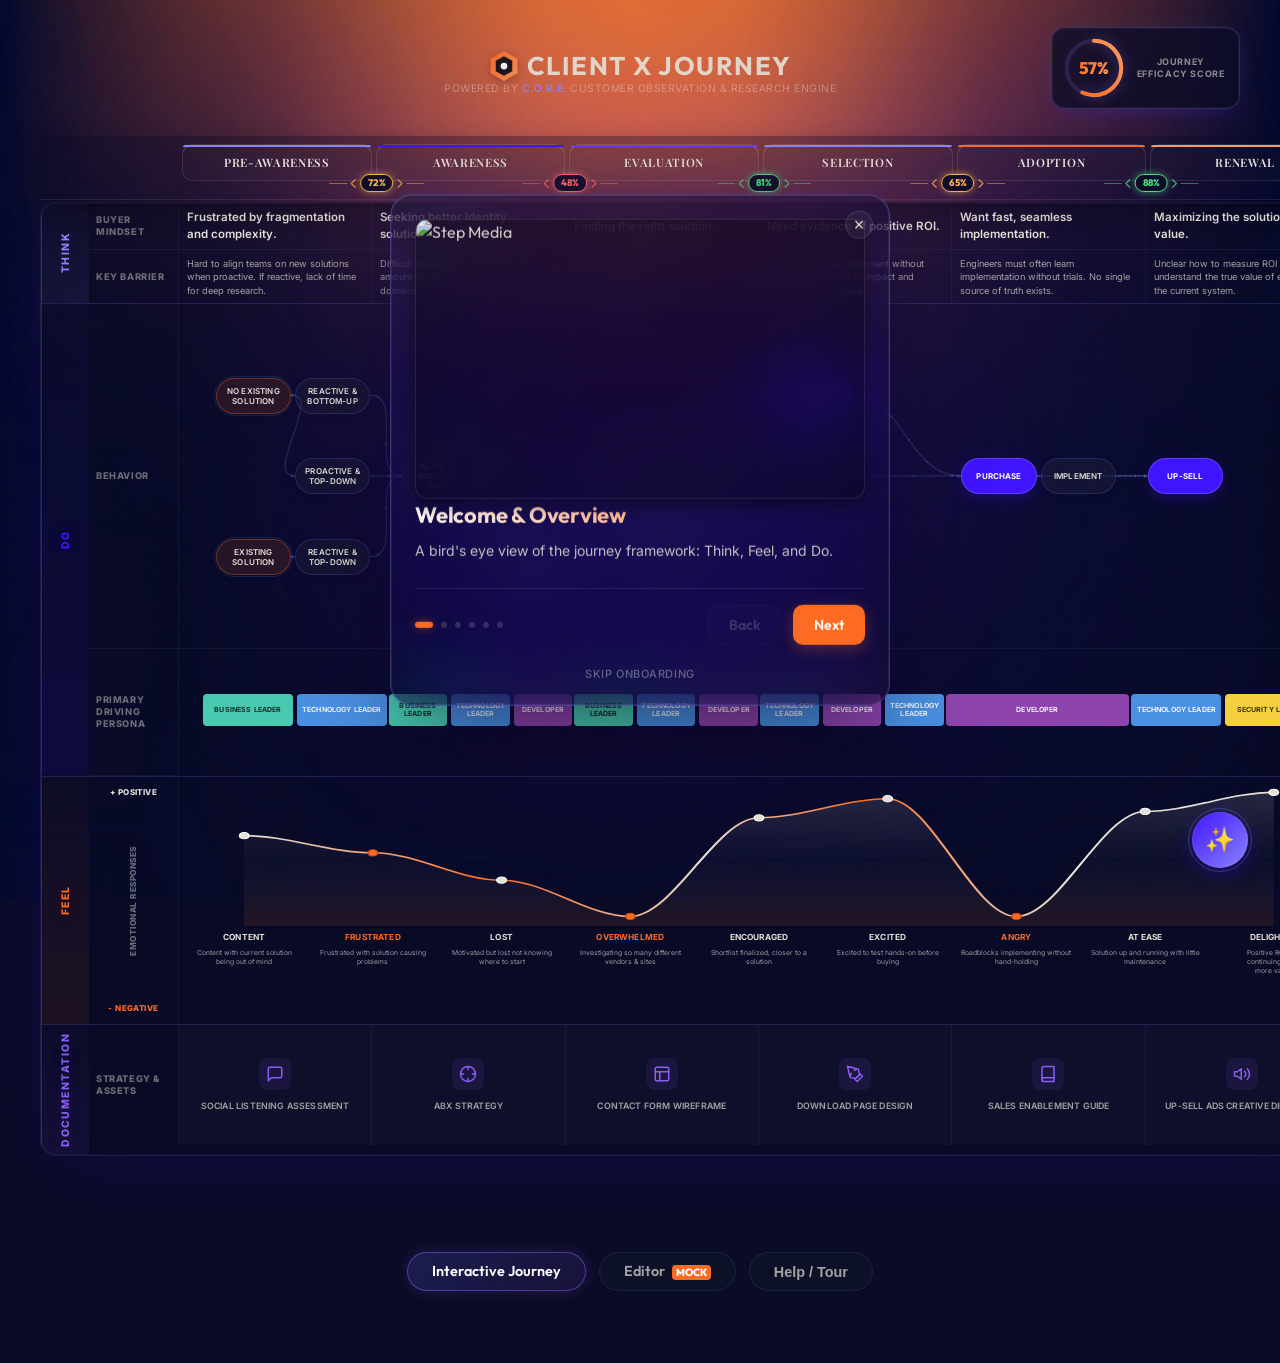
==== commit 12f2f35b: "feat: add Journey Efficacy Score badge and transition scores between columns - Added JES badge to he" ====
--- a/index.html
+++ b/index.html
@@ -28,8 +28,8 @@
                             class="client-logo-icon" style="flex-shrink: 0; min-width: 30px; min-height: 30px;">
                             <defs>
                                 <linearGradient id="logo-hex-grad" x1="0%" y1="0%" x2="100%" y2="100%">
-                                    <stop offset="0%" stop-color="#8884FF" />
-                                    <stop offset="100%" stop-color="#4ADE80" />
+                                    <stop offset="0%" stop-color="#FF6B22" />
+                                    <stop offset="100%" stop-color="#FF9B5E" />
                                 </linearGradient>
                             </defs>
                             <path d="M20 0 L38 10.4 L38 29.6 L20 40 L2 29.6 L2 10.4 Z" fill="url(#logo-hex-grad)"
@@ -37,11 +37,36 @@
                             <path d="M20 7 L31 13 L31 27 L20 33 L9 27 L9 13 Z" fill="#0A0F1C" />
                             <circle cx="20" cy="20" r="4.5" fill="#FFFFFF" />
                         </svg>
-                        <div class="core-client-name">Client X</div>
+                        <div class="core-client-name">CLIENT X JOURNEY</div>
                     </div>
                     <div class="core-powered-by">Powered by <strong>C.O.R.E.</strong> Customer Observation & Research
                         Engine
                     </div>
+                </div>
+
+                <!-- Journey Efficacy Score Badge -->
+                <div class="jes-badge" title="Journey Efficacy Score — overall health of the buyer journey">
+                    <div class="jes-ring">
+                        <svg class="jes-ring-svg" viewBox="0 0 80 80">
+                            <defs>
+                                <linearGradient id="jes-grad" x1="0%" y1="0%" x2="100%" y2="100%">
+                                    <stop offset="0%" stop-color="#FF6B22" />
+                                    <stop offset="100%" stop-color="#FF9B5E" />
+                                </linearGradient>
+                            </defs>
+                            <!-- Track -->
+                            <circle cx="40" cy="40" r="34" fill="none" stroke="rgba(138,132,255,0.15)"
+                                stroke-width="5" />
+                            <!-- Progress arc: circumference ≈ 213.6, 57% = 121.8 -->
+                            <circle cx="40" cy="40" r="34" fill="none" stroke="url(#jes-grad)" stroke-width="5"
+                                stroke-linecap="round" stroke-dasharray="121.8 213.6" stroke-dashoffset="0"
+                                transform="rotate(-90 40 40)" />
+                        </svg>
+                        <div class="jes-center">
+                            <span class="jes-value">57%</span>
+                        </div>
+                    </div>
+                    <div class="jes-label">Journey<br>Efficacy Score</div>
                 </div>
             </header>
 
@@ -52,11 +77,87 @@
                 <div class="okta-col-headers">
                     <div class="okta-col-header-spacer"></div>
                     <div class="okta-col-header">Pre-Awareness</div>
-                    <div class="okta-col-header">Awareness</div>
-                    <div class="okta-col-header">Evaluation</div>
-                    <div class="okta-col-header">Selection</div>
-                    <div class="okta-col-header">Adoption</div>
-                    <div class="okta-col-header">Renewal</div>
+                    <div class="okta-col-header">
+                        Awareness
+                        <div class="col-transition-badge ts-medium"
+                            title="Pre-Awareness \u2192 Awareness transition score">
+                            <span class="ctb-line"></span>
+                            <svg class="ctb-chevron" viewBox="0 0 8 12">
+                                <polyline points="6,1 1,6 6,11" fill="none" stroke="currentColor" stroke-width="1.8"
+                                    stroke-linecap="round" stroke-linejoin="round" />
+                            </svg>
+                            <span class="ctb-score">72%</span>
+                            <svg class="ctb-chevron" viewBox="0 0 8 12">
+                                <polyline points="2,1 7,6 2,11" fill="none" stroke="currentColor" stroke-width="1.8"
+                                    stroke-linecap="round" stroke-linejoin="round" />
+                            </svg>
+                            <span class="ctb-line"></span>
+                        </div>
+                    </div>
+                    <div class="okta-col-header">
+                        Evaluation
+                        <div class="col-transition-badge ts-low" title="Awareness \u2192 Evaluation transition score">
+                            <span class="ctb-line"></span>
+                            <svg class="ctb-chevron" viewBox="0 0 8 12">
+                                <polyline points="6,1 1,6 6,11" fill="none" stroke="currentColor" stroke-width="1.8"
+                                    stroke-linecap="round" stroke-linejoin="round" />
+                            </svg>
+                            <span class="ctb-score">48%</span>
+                            <svg class="ctb-chevron" viewBox="0 0 8 12">
+                                <polyline points="2,1 7,6 2,11" fill="none" stroke="currentColor" stroke-width="1.8"
+                                    stroke-linecap="round" stroke-linejoin="round" />
+                            </svg>
+                            <span class="ctb-line"></span>
+                        </div>
+                    </div>
+                    <div class="okta-col-header">
+                        Selection
+                        <div class="col-transition-badge ts-high" title="Evaluation \u2192 Selection transition score">
+                            <span class="ctb-line"></span>
+                            <svg class="ctb-chevron" viewBox="0 0 8 12">
+                                <polyline points="6,1 1,6 6,11" fill="none" stroke="currentColor" stroke-width="1.8"
+                                    stroke-linecap="round" stroke-linejoin="round" />
+                            </svg>
+                            <span class="ctb-score">81%</span>
+                            <svg class="ctb-chevron" viewBox="0 0 8 12">
+                                <polyline points="2,1 7,6 2,11" fill="none" stroke="currentColor" stroke-width="1.8"
+                                    stroke-linecap="round" stroke-linejoin="round" />
+                            </svg>
+                            <span class="ctb-line"></span>
+                        </div>
+                    </div>
+                    <div class="okta-col-header">
+                        Adoption
+                        <div class="col-transition-badge ts-medium" title="Selection \u2192 Adoption transition score">
+                            <span class="ctb-line"></span>
+                            <svg class="ctb-chevron" viewBox="0 0 8 12">
+                                <polyline points="6,1 1,6 6,11" fill="none" stroke="currentColor" stroke-width="1.8"
+                                    stroke-linecap="round" stroke-linejoin="round" />
+                            </svg>
+                            <span class="ctb-score">65%</span>
+                            <svg class="ctb-chevron" viewBox="0 0 8 12">
+                                <polyline points="2,1 7,6 2,11" fill="none" stroke="currentColor" stroke-width="1.8"
+                                    stroke-linecap="round" stroke-linejoin="round" />
+                            </svg>
+                            <span class="ctb-line"></span>
+                        </div>
+                    </div>
+                    <div class="okta-col-header">
+                        Renewal
+                        <div class="col-transition-badge ts-high" title="Adoption \u2192 Renewal transition score">
+                            <span class="ctb-line"></span>
+                            <svg class="ctb-chevron" viewBox="0 0 8 12">
+                                <polyline points="6,1 1,6 6,11" fill="none" stroke="currentColor" stroke-width="1.8"
+                                    stroke-linecap="round" stroke-linejoin="round" />
+                            </svg>
+                            <span class="ctb-score">88%</span>
+                            <svg class="ctb-chevron" viewBox="0 0 8 12">
+                                <polyline points="2,1 7,6 2,11" fill="none" stroke="currentColor" stroke-width="1.8"
+                                    stroke-linecap="round" stroke-linejoin="round" />
+                            </svg>
+                            <span class="ctb-line"></span>
+                        </div>
+                    </div>
                 </div>
 
                 <!-- Main Body -->
--- a/style.css
+++ b/style.css
@@ -199,7 +199,84 @@
     align-items: center;
     padding: 1.2rem 0 0.6rem;
     margin-bottom: 0.8rem;
-}
+    position: relative;
+}
+
+/* ═══════════ JOURNEY EFFICACY SCORE BADGE ═══════════ */
+.jes-badge {
+    position: absolute;
+    right: 0;
+    top: 50%;
+    transform: translateY(-50%);
+    display: flex;
+    align-items: center;
+    gap: 0.7rem;
+    background: rgba(10, 11, 38, 0.75);
+    border: 1px solid rgba(138, 132, 255, 0.25);
+    border-radius: 14px;
+    padding: 0.5rem 0.9rem 0.5rem 0.6rem;
+    backdrop-filter: blur(16px);
+    box-shadow:
+        0 0 0 1px rgba(255, 255, 255, 0.04) inset,
+        0 8px 24px -8px rgba(65, 20, 255, 0.3),
+        0 0 30px -10px rgba(74, 222, 128, 0.15);
+    cursor: default;
+    transition: all 0.3s ease;
+}
+
+.jes-badge:hover {
+    border-color: rgba(138, 132, 255, 0.45);
+    box-shadow:
+        0 0 0 1px rgba(255, 255, 255, 0.06) inset,
+        0 12px 30px -8px rgba(65, 20, 255, 0.4),
+        0 0 40px -10px rgba(74, 222, 128, 0.2);
+    transform: translateY(-50%) scale(1.02);
+}
+
+.jes-ring {
+    position: relative;
+    width: 64px;
+    height: 64px;
+    flex-shrink: 0;
+}
+
+.jes-ring-svg {
+    width: 64px;
+    height: 64px;
+    display: block;
+    filter: drop-shadow(0 0 6px rgba(136, 132, 255, 0.4));
+}
+
+.jes-center {
+    position: absolute;
+    inset: 0;
+    display: flex;
+    align-items: center;
+    justify-content: center;
+}
+
+.jes-value {
+    font-family: 'Outfit', sans-serif;
+    font-size: 1.05rem;
+    font-weight: 800;
+    background: linear-gradient(135deg, #FF6B22, #FF9B5E);
+    -webkit-background-clip: text;
+    background-clip: text;
+    -webkit-text-fill-color: transparent;
+    line-height: 1;
+    letter-spacing: -0.02em;
+}
+
+.jes-label {
+    font-family: 'Inter', sans-serif;
+    font-size: 0.56rem;
+    font-weight: 700;
+    text-transform: uppercase;
+    letter-spacing: 0.07em;
+    color: rgba(229, 224, 216, 0.6);
+    line-height: 1.35;
+}
+
 
 .okta-logo {
     width: 140px;
--- a/okta-journey.css
+++ b/okta-journey.css
@@ -63,12 +63,88 @@
     background: rgba(10, 11, 38, 0.35);
     backdrop-filter: blur(24px) saturate(150%);
     -webkit-backdrop-filter: blur(24px) saturate(150%);
-    padding: 8px 0;
+    padding: 8px 0 18px;
+    /* extra bottom padding to give the badges space */
     border-bottom: 1px solid rgba(255, 255, 255, 0.08);
     box-shadow: 0 10px 30px -10px rgba(0, 0, 0, 0.5);
 }
 
-/* .okta-col-header-spacer occupied early for label columns */
+/* ═══════════ EMBEDDED TRANSITION BADGES ═══════════ */
+/* Each badge sits inside its col-header div, absolutely positioned
+   at the LEFT edge. translateX(-50%) centres it exactly on the column boundary. */
+.col-transition-badge {
+    position: absolute;
+    bottom: -12px;
+    /* hang below the col-header pill */
+    left: 0;
+    transform: translateX(-50%);
+    display: flex;
+    align-items: center;
+    gap: 3px;
+    z-index: 101;
+    pointer-events: auto;
+    cursor: default;
+    white-space: nowrap;
+}
+
+.ctb-line {
+    display: block;
+    height: 1px;
+    width: 18px;
+    border-radius: 1px;
+    opacity: 0.5;
+    /* color set per tier via parent class */
+    background: currentColor;
+}
+
+.ctb-chevron {
+    width: 7px;
+    height: 9px;
+    flex-shrink: 0;
+    opacity: 0.75;
+}
+
+/* Score bubble */
+.ctb-score {
+    display: inline-flex;
+    align-items: center;
+    justify-content: center;
+    font-family: 'Outfit', sans-serif;
+    font-size: 0.6rem;
+    font-weight: 800;
+    letter-spacing: -0.01em;
+    line-height: 1;
+    padding: 3px 7px;
+    border-radius: 999px;
+    background: rgba(10, 11, 38, 0.85);
+    border: 1px solid currentColor;
+    box-shadow: 0 0 10px -2px currentColor;
+    /* glow matches tier color */
+}
+
+/* Score tiers — color cascades to all children via currentColor */
+.col-transition-badge.ts-high {
+    color: #4ADE80;
+}
+
+.col-transition-badge.ts-medium {
+    color: #FFB347;
+}
+
+.col-transition-badge.ts-low {
+    color: #FF6B6B;
+}
+
+.col-transition-badge:hover .ctb-score {
+    box-shadow: 0 0 16px -2px currentColor;
+    transform: scale(1.08);
+}
+
+.col-transition-badge:hover .ctb-line {
+    width: 22px;
+    opacity: 0.75;
+}
+
 
 .okta-col-header {
     background: rgba(255, 255, 255, 0.02);
@@ -84,7 +160,7 @@
     letter-spacing: 0.06em;
     color: var(--okta-shell);
     position: relative;
-    overflow: hidden;
+    overflow: visible;
 }
 
 .okta-col-header::before {
@@ -3392,6 +3468,7 @@
     font-size: 9px;
     font-family: 'Inter', sans-serif;
 }
+
 /* ═══════════ VIEW SWITCHING ═══════════ */
 .view-content {
     display: none;
@@ -3405,8 +3482,15 @@
 }
 
 @keyframes viewFadeIn {
-    from { opacity: 0; transform: translateY(10px); }
-    to { opacity: 1; transform: translateY(0); }
+    from {
+        opacity: 0;
+        transform: translateY(10px);
+    }
+
+    to {
+        opacity: 1;
+        transform: translateY(0);
+    }
 }
 
 /* ═══════════ EDITOR STYLES ═══════════ */
@@ -3598,4 +3682,4 @@
     text-transform: uppercase;
     font-weight: 800;
     vertical-align: middle;
-}
+}
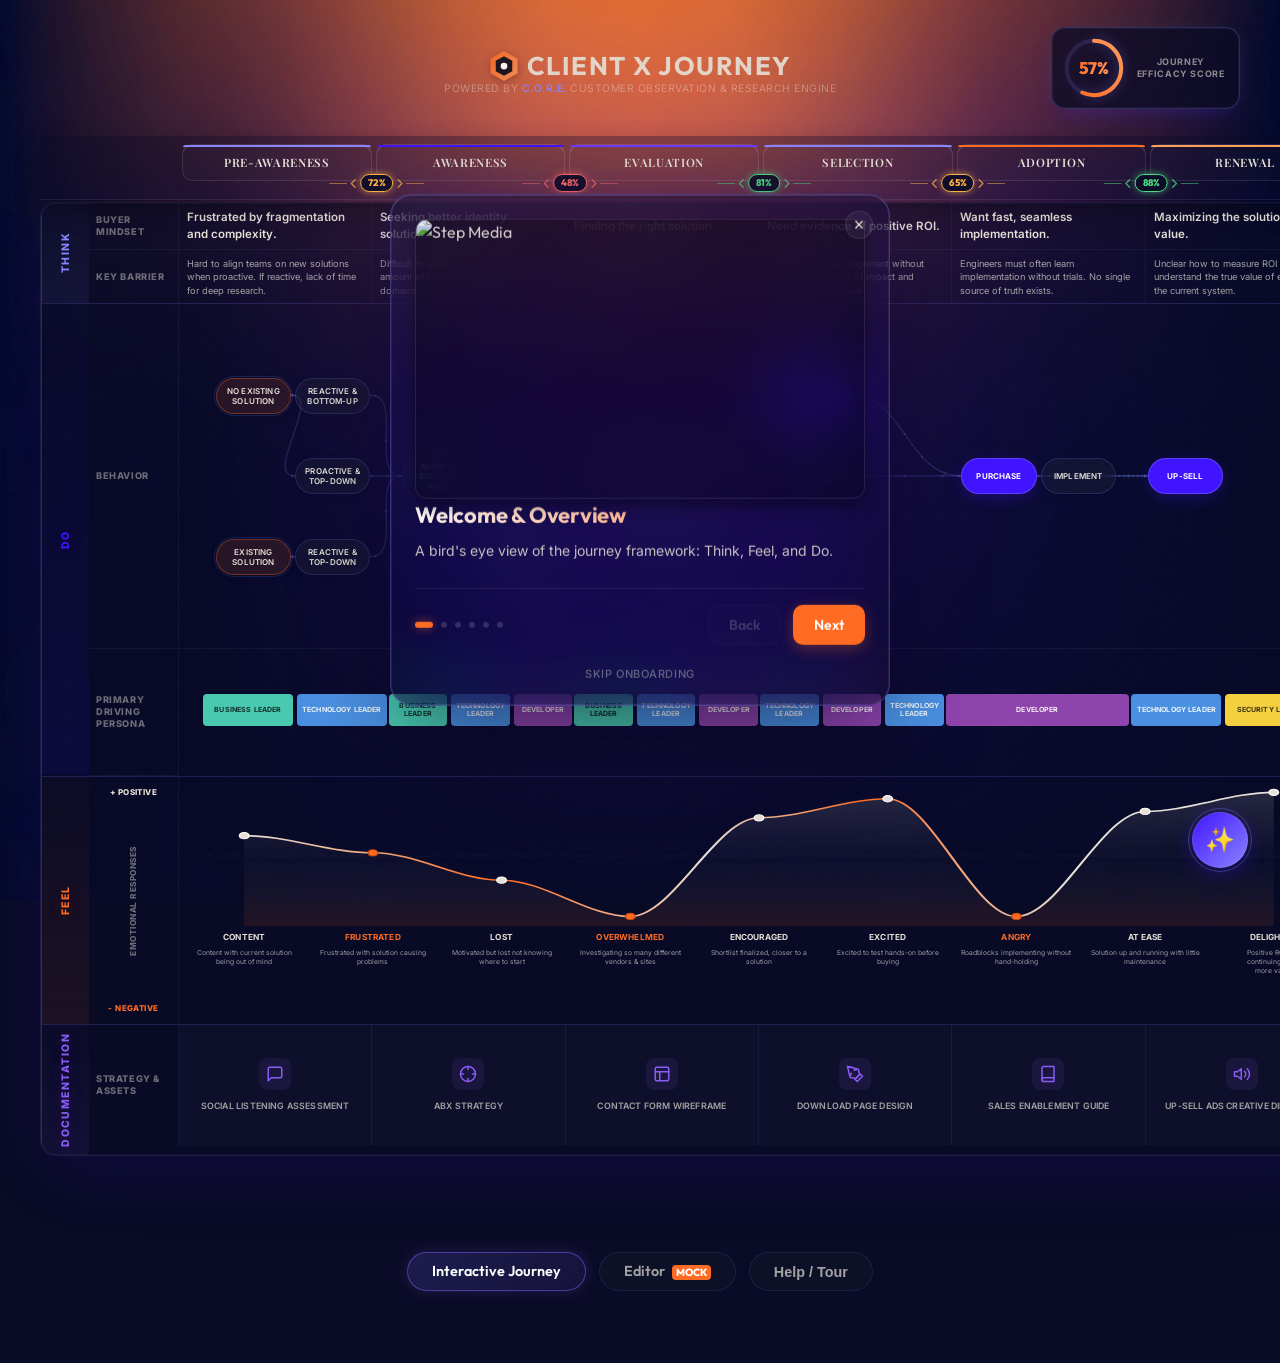
==== commit c72e5071: "Update latest changes" ====
--- a/index.html
+++ b/index.html
@@ -45,7 +45,7 @@
                 </div>
 
                 <!-- Journey Efficacy Score Badge -->
-                <div class="jes-badge" title="Journey Efficacy Score — overall health of the buyer journey">
+                <div id="jes-badge-trigger" class="jes-badge" style="cursor:pointer;">
                     <div class="jes-ring">
                         <svg class="jes-ring-svg" viewBox="0 0 80 80">
                             <defs>
@@ -79,8 +79,7 @@
                     <div class="okta-col-header">Pre-Awareness</div>
                     <div class="okta-col-header">
                         Awareness
-                        <div class="col-transition-badge ts-medium"
-                            title="Pre-Awareness \u2192 Awareness transition score">
+                        <div class="col-transition-badge ts-medium">
                             <span class="ctb-line"></span>
                             <svg class="ctb-chevron" viewBox="0 0 8 12">
                                 <polyline points="6,1 1,6 6,11" fill="none" stroke="currentColor" stroke-width="1.8"
@@ -96,7 +95,7 @@
                     </div>
                     <div class="okta-col-header">
                         Evaluation
-                        <div class="col-transition-badge ts-low" title="Awareness \u2192 Evaluation transition score">
+                        <div class="col-transition-badge ts-low">
                             <span class="ctb-line"></span>
                             <svg class="ctb-chevron" viewBox="0 0 8 12">
                                 <polyline points="6,1 1,6 6,11" fill="none" stroke="currentColor" stroke-width="1.8"
@@ -112,7 +111,7 @@
                     </div>
                     <div class="okta-col-header">
                         Selection
-                        <div class="col-transition-badge ts-high" title="Evaluation \u2192 Selection transition score">
+                        <div class="col-transition-badge ts-high">
                             <span class="ctb-line"></span>
                             <svg class="ctb-chevron" viewBox="0 0 8 12">
                                 <polyline points="6,1 1,6 6,11" fill="none" stroke="currentColor" stroke-width="1.8"
@@ -128,7 +127,7 @@
                     </div>
                     <div class="okta-col-header">
                         Adoption
-                        <div class="col-transition-badge ts-medium" title="Selection \u2192 Adoption transition score">
+                        <div class="col-transition-badge ts-medium">
                             <span class="ctb-line"></span>
                             <svg class="ctb-chevron" viewBox="0 0 8 12">
                                 <polyline points="6,1 1,6 6,11" fill="none" stroke="currentColor" stroke-width="1.8"
@@ -144,7 +143,7 @@
                     </div>
                     <div class="okta-col-header">
                         Renewal
-                        <div class="col-transition-badge ts-high" title="Adoption \u2192 Renewal transition score">
+                        <div class="col-transition-badge ts-high">
                             <span class="ctb-line"></span>
                             <svg class="ctb-chevron" viewBox="0 0 8 12">
                                 <polyline points="6,1 1,6 6,11" fill="none" stroke="currentColor" stroke-width="1.8"
@@ -1188,6 +1187,322 @@
                                 </div>
                             </div>
                         </div>
+                    </div>
+                </div>
+            </div>
+
+        </div>
+    </div>
+
+    <!-- ═══════════ BUSINESS PERFORMANCE & INTELLIGENCE MODAL ═══════════ -->
+    <div id="bpi-popup-overlay" class="bpi-popup-overlay">
+        <div class="bpi-popup-card">
+
+            <!-- Close Button -->
+            <button id="bpi-popup-close" class="persona-popup-close" aria-label="Close">&times;</button>
+
+            <!-- Header -->
+            <div class="bpi-header">
+                <div class="bpi-header-left">
+                    <span class="bpi-eyebrow">Performance Dashboard</span>
+                    <h2 class="bpi-title">Business Performance &amp; Intelligence</h2>
+                </div>
+                <div class="bpi-header-right">
+                    <div class="bpi-jes-mini">
+                        <svg viewBox="0 0 60 60" width="52" height="52">
+                            <circle cx="30" cy="30" r="24" fill="none" stroke="rgba(138,132,255,0.15)"
+                                stroke-width="4" />
+                            <circle cx="30" cy="30" r="24" fill="none" stroke="var(--okta-solar)" stroke-width="4"
+                                stroke-linecap="round" stroke-dasharray="85.9 150.8" stroke-dashoffset="0"
+                                transform="rotate(-90 30 30)" />
+                        </svg>
+                        <span class="bpi-jes-mini-val">57%</span>
+                    </div>
+                </div>
+            </div>
+
+            <!-- Journey Stage KPI Grid -->
+            <div class="bpi-stage-grid">
+
+                <!-- Pre-Awareness -->
+                <div class="bpi-stage-col" style="--stage-color: var(--col-pre);">
+                    <div class="bpi-stage-header">Pre-Awareness</div>
+                    <div class="bpi-kpi-list">
+                        <div class="bpi-kpi">
+                            <span class="bpi-kpi-value">2.4M</span>
+                            <span class="bpi-kpi-label">Total Impressions</span>
+                        </div>
+                        <div class="bpi-kpi">
+                            <span class="bpi-kpi-value">$18.2K</span>
+                            <span class="bpi-kpi-label">Ad Spend</span>
+                        </div>
+                        <div class="bpi-kpi">
+                            <span class="bpi-kpi-value">$7.58</span>
+                            <span class="bpi-kpi-label">Cost Per Mille</span>
+                        </div>
+                    </div>
+                    <div class="bpi-stage-score">
+                        <div class="bpi-mini-bar">
+                            <div class="bpi-mini-bar-fill" style="width:72%;"></div>
+                        </div>
+                        <span class="bpi-stage-pct">72%</span>
+                    </div>
+                </div>
+
+                <!-- Awareness -->
+                <div class="bpi-stage-col" style="--stage-color: var(--col-aware);">
+                    <div class="bpi-stage-header">Awareness</div>
+                    <div class="bpi-kpi-list">
+                        <div class="bpi-kpi">
+                            <span class="bpi-kpi-value">184K</span>
+                            <span class="bpi-kpi-label">Unique Visitors</span>
+                        </div>
+                        <div class="bpi-kpi">
+                            <span class="bpi-kpi-value">3.2%</span>
+                            <span class="bpi-kpi-label">Click-Through Rate</span>
+                        </div>
+                        <div class="bpi-kpi">
+                            <span class="bpi-kpi-value">$1.24</span>
+                            <span class="bpi-kpi-label">Cost Per Click</span>
+                        </div>
+                    </div>
+                    <div class="bpi-stage-score">
+                        <div class="bpi-mini-bar">
+                            <div class="bpi-mini-bar-fill" style="width:48%;"></div>
+                        </div>
+                        <span class="bpi-stage-pct">48%</span>
+                    </div>
+                </div>
+
+                <!-- Evaluation -->
+                <div class="bpi-stage-col" style="--stage-color: var(--col-eval);">
+                    <div class="bpi-stage-header">Evaluation</div>
+                    <div class="bpi-kpi-list">
+                        <div class="bpi-kpi">
+                            <span class="bpi-kpi-value">1,240</span>
+                            <span class="bpi-kpi-label">Content Downloads</span>
+                        </div>
+                        <div class="bpi-kpi">
+                            <span class="bpi-kpi-value">312</span>
+                            <span class="bpi-kpi-label">Demo Requests</span>
+                        </div>
+                        <div class="bpi-kpi">
+                            <span class="bpi-kpi-value">8.4%</span>
+                            <span class="bpi-kpi-label">Lead Conversion Rate</span>
+                        </div>
+                    </div>
+                    <div class="bpi-stage-score">
+                        <div class="bpi-mini-bar">
+                            <div class="bpi-mini-bar-fill" style="width:81%;"></div>
+                        </div>
+                        <span class="bpi-stage-pct">81%</span>
+                    </div>
+                </div>
+
+                <!-- Selection -->
+                <div class="bpi-stage-col" style="--stage-color: var(--col-select);">
+                    <div class="bpi-stage-header">Selection</div>
+                    <div class="bpi-kpi-list">
+                        <div class="bpi-kpi">
+                            <span class="bpi-kpi-value">87</span>
+                            <span class="bpi-kpi-label">Sales Qualified Leads</span>
+                        </div>
+                        <div class="bpi-kpi">
+                            <span class="bpi-kpi-value">34%</span>
+                            <span class="bpi-kpi-label">Win Rate</span>
+                        </div>
+                        <div class="bpi-kpi">
+                            <span class="bpi-kpi-value">$4,210</span>
+                            <span class="bpi-kpi-label">Cost Per Acquisition</span>
+                        </div>
+                    </div>
+                    <div class="bpi-stage-score">
+                        <div class="bpi-mini-bar">
+                            <div class="bpi-mini-bar-fill" style="width:65%;"></div>
+                        </div>
+                        <span class="bpi-stage-pct">65%</span>
+                    </div>
+                </div>
+
+                <!-- Adoption -->
+                <div class="bpi-stage-col" style="--stage-color: var(--col-adopt);">
+                    <div class="bpi-stage-header">Adoption</div>
+                    <div class="bpi-kpi-list">
+                        <div class="bpi-kpi">
+                            <span class="bpi-kpi-value">91%</span>
+                            <span class="bpi-kpi-label">Onboarding Completion</span>
+                        </div>
+                        <div class="bpi-kpi">
+                            <span class="bpi-kpi-value">3.2d</span>
+                            <span class="bpi-kpi-label">Time to First Value</span>
+                        </div>
+                        <div class="bpi-kpi">
+                            <span class="bpi-kpi-value">12.4K</span>
+                            <span class="bpi-kpi-label">Active Users</span>
+                        </div>
+                    </div>
+                    <div class="bpi-stage-score">
+                        <div class="bpi-mini-bar">
+                            <div class="bpi-mini-bar-fill" style="width:88%;"></div>
+                        </div>
+                        <span class="bpi-stage-pct">88%</span>
+                    </div>
+                </div>
+
+                <!-- Renewal -->
+                <div class="bpi-stage-col" style="--stage-color: var(--col-renew);">
+                    <div class="bpi-stage-header">Renewal</div>
+                    <div class="bpi-kpi-list">
+                        <div class="bpi-kpi">
+                            <span class="bpi-kpi-value">112%</span>
+                            <span class="bpi-kpi-label">Net Retention Rate</span>
+                        </div>
+                        <div class="bpi-kpi">
+                            <span class="bpi-kpi-value">4.1%</span>
+                            <span class="bpi-kpi-label">Churn Rate</span>
+                        </div>
+                        <div class="bpi-kpi">
+                            <span class="bpi-kpi-value">$340K</span>
+                            <span class="bpi-kpi-label">Expansion Revenue</span>
+                        </div>
+                    </div>
+                    <div class="bpi-stage-score">
+                        <div class="bpi-mini-bar">
+                            <div class="bpi-mini-bar-fill" style="width:88%;"></div>
+                        </div>
+                        <span class="bpi-stage-pct">88%</span>
+                    </div>
+                </div>
+
+            </div>
+
+            <!-- Conversion Funnel -->
+            <div class="bpi-funnel-section">
+                <h3 class="bpi-section-title">Conversion Funnel</h3>
+                <div class="bpi-funnel">
+                    <div class="bpi-funnel-stage">
+                        <div class="bpi-funnel-bar" style="--bar-width: 100%; --stage-color: var(--col-pre);">
+                            <span class="bpi-funnel-val">2.4M</span>
+                        </div>
+                        <span class="bpi-funnel-label">Impressions</span>
+                    </div>
+                    <div class="bpi-funnel-arrow">
+                        <span class="bpi-funnel-rate">7.7%</span>
+                        <svg width="16" height="12" viewBox="0 0 16 12">
+                            <polyline points="1,1 8,6 1,11" fill="none" stroke="rgba(138,132,255,0.4)"
+                                stroke-width="1.5" />
+                            <polyline points="8,1 15,6 8,11" fill="none" stroke="rgba(138,132,255,0.25)"
+                                stroke-width="1.5" />
+                        </svg>
+                    </div>
+                    <div class="bpi-funnel-stage">
+                        <div class="bpi-funnel-bar" style="--bar-width: 62%; --stage-color: var(--col-aware);">
+                            <span class="bpi-funnel-val">184K</span>
+                        </div>
+                        <span class="bpi-funnel-label">Visitors</span>
+                    </div>
+                    <div class="bpi-funnel-arrow">
+                        <span class="bpi-funnel-rate">0.7%</span>
+                        <svg width="16" height="12" viewBox="0 0 16 12">
+                            <polyline points="1,1 8,6 1,11" fill="none" stroke="rgba(138,132,255,0.4)"
+                                stroke-width="1.5" />
+                            <polyline points="8,1 15,6 8,11" fill="none" stroke="rgba(138,132,255,0.25)"
+                                stroke-width="1.5" />
+                        </svg>
+                    </div>
+                    <div class="bpi-funnel-stage">
+                        <div class="bpi-funnel-bar" style="--bar-width: 38%; --stage-color: var(--col-eval);">
+                            <span class="bpi-funnel-val">1,240</span>
+                        </div>
+                        <span class="bpi-funnel-label">Leads</span>
+                    </div>
+                    <div class="bpi-funnel-arrow">
+                        <span class="bpi-funnel-rate">25.2%</span>
+                        <svg width="16" height="12" viewBox="0 0 16 12">
+                            <polyline points="1,1 8,6 1,11" fill="none" stroke="rgba(138,132,255,0.4)"
+                                stroke-width="1.5" />
+                            <polyline points="8,1 15,6 8,11" fill="none" stroke="rgba(138,132,255,0.25)"
+                                stroke-width="1.5" />
+                        </svg>
+                    </div>
+                    <div class="bpi-funnel-stage">
+                        <div class="bpi-funnel-bar" style="--bar-width: 22%; --stage-color: var(--col-select);">
+                            <span class="bpi-funnel-val">312</span>
+                        </div>
+                        <span class="bpi-funnel-label">Opportunities</span>
+                    </div>
+                    <div class="bpi-funnel-arrow">
+                        <span class="bpi-funnel-rate">27.9%</span>
+                        <svg width="16" height="12" viewBox="0 0 16 12">
+                            <polyline points="1,1 8,6 1,11" fill="none" stroke="rgba(138,132,255,0.4)"
+                                stroke-width="1.5" />
+                            <polyline points="8,1 15,6 8,11" fill="none" stroke="rgba(138,132,255,0.25)"
+                                stroke-width="1.5" />
+                        </svg>
+                    </div>
+                    <div class="bpi-funnel-stage">
+                        <div class="bpi-funnel-bar" style="--bar-width: 14%; --stage-color: var(--col-adopt);">
+                            <span class="bpi-funnel-val">87</span>
+                        </div>
+                        <span class="bpi-funnel-label">Customers</span>
+                    </div>
+                    <div class="bpi-funnel-arrow">
+                        <span class="bpi-funnel-rate good">96.6%</span>
+                        <svg width="16" height="12" viewBox="0 0 16 12">
+                            <polyline points="1,1 8,6 1,11" fill="none" stroke="rgba(74,222,128,0.4)"
+                                stroke-width="1.5" />
+                            <polyline points="8,1 15,6 8,11" fill="none" stroke="rgba(74,222,128,0.25)"
+                                stroke-width="1.5" />
+                        </svg>
+                    </div>
+                    <div class="bpi-funnel-stage">
+                        <div class="bpi-funnel-bar" style="--bar-width: 11%; --stage-color: var(--col-renew);">
+                            <span class="bpi-funnel-val">84</span>
+                        </div>
+                        <span class="bpi-funnel-label">Retained</span>
+                    </div>
+                </div>
+            </div>
+
+            <!-- Key Insights -->
+            <div class="bpi-insights-section">
+                <h3 class="bpi-section-title">Key Insights</h3>
+                <div class="bpi-insights-grid">
+                    <div class="bpi-insight bpi-insight-warn">
+                        <div class="bpi-insight-icon">⚠️</div>
+                        <div class="bpi-insight-body">
+                            <div class="bpi-insight-title">Awareness → Evaluation Drop-off</div>
+                            <p class="bpi-insight-desc">Only 0.7% of visitors convert to leads. Content strategy and
+                                landing page optimization could lift this by 30–50%.</p>
+                        </div>
+                        <span class="bpi-insight-tag bpi-tag-critical">Critical</span>
+                    </div>
+                    <div class="bpi-insight bpi-insight-ok">
+                        <div class="bpi-insight-icon">🚀</div>
+                        <div class="bpi-insight-body">
+                            <div class="bpi-insight-title">Strong Retention Signal</div>
+                            <p class="bpi-insight-desc">96.6% adoption-to-renewal rate and 112% NRR indicate excellent
+                                product-market fit. Expansion revenue is trending up 18% QoQ.</p>
+                        </div>
+                        <span class="bpi-insight-tag bpi-tag-positive">Positive</span>
+                    </div>
+                    <div class="bpi-insight bpi-insight-info">
+                        <div class="bpi-insight-icon">📊</div>
+                        <div class="bpi-insight-body">
+                            <div class="bpi-insight-title">Selection Bottleneck</div>
+                            <p class="bpi-insight-desc">34% win rate with $4,210 CPA suggests competitive pressure
+                                during vendor selection. Trial experience and sales enablement are key levers.</p>
+                        </div>
+                        <span class="bpi-insight-tag bpi-tag-monitor">Monitor</span>
+                    </div>
+                    <div class="bpi-insight bpi-insight-ok">
+                        <div class="bpi-insight-icon">⏱️</div>
+                        <div class="bpi-insight-body">
+                            <div class="bpi-insight-title">Fast Time to Value</div>
+                            <p class="bpi-insight-desc">3.2 day average onboarding with 91% completion — top quartile
+                                for B2B SaaS. This is a strong competitive differentiator.</p>
+                        </div>
+                        <span class="bpi-insight-tag bpi-tag-positive">Positive</span>
                     </div>
                 </div>
             </div>
--- a/okta-journey.css
+++ b/okta-journey.css
@@ -83,7 +83,7 @@
     gap: 3px;
     z-index: 101;
     pointer-events: auto;
-    cursor: default;
+    cursor: pointer;
     white-space: nowrap;
 }
 
@@ -144,6 +144,8 @@
     width: 22px;
     opacity: 0.75;
 }
+
+
 
 
 .okta-col-header {
@@ -3682,4 +3684,425 @@
     text-transform: uppercase;
     font-weight: 800;
     vertical-align: middle;
+}
+
+/* ═══════════════════════════════════════════════════════
+   BPI DASHBOARD MODAL — Liquid Glass
+   ═══════════════════════════════════════════════════════ */
+
+/* ── Overlay ── */
+.bpi-popup-overlay {
+    display: none;
+    position: fixed;
+    inset: 0;
+    z-index: 10000;
+    background: rgba(4, 4, 20, 0.50);
+    backdrop-filter: blur(10px) saturate(130%);
+    -webkit-backdrop-filter: blur(10px) saturate(130%);
+    align-items: center;
+    justify-content: center;
+    padding: 2rem;
+}
+
+.bpi-popup-overlay.active {
+    display: flex;
+    animation: popupOverlayIn 0.35s ease forwards;
+}
+
+/* ── Card Shell ── */
+.bpi-popup-card {
+    position: relative;
+    width: 96vw;
+    max-width: 1440px;
+    max-height: 90vh;
+    overflow-y: auto;
+    border-radius: 28px;
+    padding: 2.2rem 2.5rem 2rem;
+    font-family: 'Inter', -apple-system, sans-serif;
+    color: var(--okta-text);
+
+    background:
+        linear-gradient(135deg,
+            rgba(138, 132, 255, 0.06) 0%,
+            rgba(138, 132, 255, 0.04) 30%,
+            rgba(65, 20, 255, 0.03) 60%,
+            rgba(255, 107, 34, 0.03) 100%),
+        rgba(12, 14, 42, 0.55);
+    backdrop-filter: blur(32px) saturate(160%);
+    -webkit-backdrop-filter: blur(32px) saturate(160%);
+    border: 1.2px solid rgba(138, 132, 255, 0.22);
+    box-shadow:
+        0 0 0 1px rgba(255, 255, 255, 0.06) inset,
+        0 1px 0 rgba(255, 255, 255, 0.08) inset,
+        0 40px 120px -20px rgba(0, 0, 0, 0.55),
+        0 0 80px -10px rgba(65, 20, 255, 0.12);
+
+    animation: popupCardIn 0.45s cubic-bezier(0.16, 1, 0.3, 1) forwards;
+}
+
+/* Scrollbar */
+.bpi-popup-card::-webkit-scrollbar {
+    width: 6px;
+}
+
+.bpi-popup-card::-webkit-scrollbar-track {
+    background: transparent;
+}
+
+.bpi-popup-card::-webkit-scrollbar-thumb {
+    background: rgba(138, 132, 255, 0.25);
+    border-radius: 3px;
+}
+
+/* ── Header ── */
+.bpi-header {
+    display: flex;
+    justify-content: space-between;
+    align-items: flex-start;
+    margin-bottom: 1.8rem;
+    padding-bottom: 1.2rem;
+    border-bottom: 1px solid rgba(138, 132, 255, 0.12);
+}
+
+.bpi-eyebrow {
+    font-size: 0.65rem;
+    text-transform: uppercase;
+    letter-spacing: 0.15em;
+    color: var(--okta-solar);
+    font-weight: 700;
+}
+
+.bpi-title {
+    font-family: 'Outfit', sans-serif;
+    font-size: 1.6rem;
+    font-weight: 800;
+    margin: 0.3rem 0 0;
+    background: linear-gradient(135deg, #fff 30%, var(--okta-ether-blue));
+    -webkit-background-clip: text;
+    background-clip: text;
+    -webkit-text-fill-color: transparent;
+}
+
+/* Mini JES ring in header */
+.bpi-header-right {
+    display: flex;
+    flex-direction: column;
+    align-items: center;
+    gap: 0.2rem;
+}
+
+.bpi-jes-mini {
+    position: relative;
+    width: 52px;
+    height: 52px;
+}
+
+.bpi-jes-mini svg {
+    display: block;
+}
+
+.bpi-jes-mini-val {
+    position: absolute;
+    inset: 0;
+    display: flex;
+    align-items: center;
+    justify-content: center;
+    font-family: 'Outfit', sans-serif;
+    font-size: 0.85rem;
+    font-weight: 800;
+    color: var(--okta-solar);
+}
+
+.bpi-jes-mini-label {
+    font-size: 0.55rem;
+    text-transform: uppercase;
+    letter-spacing: 0.1em;
+    color: var(--okta-text-dim);
+    font-weight: 600;
+}
+
+/* ── 6-Column KPI Grid ── */
+.bpi-stage-grid {
+    display: grid;
+    grid-template-columns: repeat(6, 1fr);
+    gap: 12px;
+    margin-bottom: 1.8rem;
+}
+
+.bpi-stage-col {
+    background: rgba(255, 255, 255, 0.03);
+    border: 1px solid rgba(255, 255, 255, 0.06);
+    border-radius: 16px;
+    padding: 1rem 0.8rem 0.8rem;
+    display: flex;
+    flex-direction: column;
+    transition: all 0.25s ease;
+}
+
+.bpi-stage-col:hover {
+    background: rgba(255, 255, 255, 0.055);
+    border-color: var(--stage-color, rgba(138, 132, 255, 0.2));
+    transform: translateY(-2px);
+    box-shadow: 0 8px 30px -10px rgba(0, 0, 0, 0.4);
+}
+
+.bpi-stage-header {
+    font-family: 'Outfit', sans-serif;
+    font-size: 0.72rem;
+    font-weight: 700;
+    text-transform: uppercase;
+    letter-spacing: 0.08em;
+    color: var(--stage-color, var(--okta-ether-blue));
+    text-align: center;
+    padding-bottom: 0.6rem;
+    margin-bottom: 0.6rem;
+    border-bottom: 2px solid var(--stage-color, var(--okta-ether-blue));
+    opacity: 0.9;
+}
+
+.bpi-kpi-list {
+    flex: 1;
+    display: flex;
+    flex-direction: column;
+    gap: 0.7rem;
+}
+
+.bpi-kpi {
+    display: flex;
+    flex-direction: column;
+    gap: 0.1rem;
+}
+
+.bpi-kpi-value {
+    font-family: 'Outfit', sans-serif;
+    font-size: 1.2rem;
+    font-weight: 800;
+    line-height: 1.1;
+    color: #fff;
+}
+
+.bpi-kpi-label {
+    font-size: 0.62rem;
+    color: var(--okta-text-dim);
+    letter-spacing: 0.02em;
+    line-height: 1.2;
+}
+
+/* ── Stage Score Mini Bar ── */
+.bpi-stage-score {
+    margin-top: 0.8rem;
+    display: flex;
+    align-items: center;
+    gap: 0.5rem;
+}
+
+.bpi-mini-bar {
+    flex: 1;
+    height: 4px;
+    border-radius: 2px;
+    background: rgba(255, 255, 255, 0.08);
+    overflow: hidden;
+}
+
+.bpi-mini-bar-fill {
+    height: 100%;
+    border-radius: 2px;
+    background: var(--stage-color, var(--okta-ether-blue));
+    transition: width 0.8s cubic-bezier(0.16, 1, 0.3, 1);
+}
+
+.bpi-stage-pct {
+    font-family: 'Outfit', sans-serif;
+    font-size: 0.7rem;
+    font-weight: 700;
+    color: var(--stage-color, var(--okta-ether-blue));
+    min-width: 28px;
+    text-align: right;
+}
+
+/* ── Shared Section Title ── */
+.bpi-section-title {
+    font-family: 'Outfit', sans-serif;
+    font-size: 0.85rem;
+    font-weight: 700;
+    text-transform: uppercase;
+    letter-spacing: 0.1em;
+    color: var(--okta-text-dim);
+    margin: 0 0 0.8rem;
+}
+
+/* ── Conversion Funnel ── */
+.bpi-funnel-section {
+    padding-top: 1.2rem;
+    border-top: 1px solid rgba(138, 132, 255, 0.1);
+    margin-bottom: 1.4rem;
+}
+
+.bpi-funnel {
+    display: flex;
+    align-items: flex-end;
+    gap: 0;
+}
+
+.bpi-funnel-stage {
+    flex: 1;
+    display: flex;
+    flex-direction: column;
+    align-items: center;
+    gap: 0.3rem;
+}
+
+.bpi-funnel-bar {
+    width: 100%;
+    height: calc(var(--bar-width, 100%) * 0.6);
+    min-height: 18px;
+    max-height: 52px;
+    background: var(--stage-color, var(--okta-ether-blue));
+    border-radius: 6px;
+    display: flex;
+    align-items: center;
+    justify-content: center;
+    transition: all 0.3s ease;
+    opacity: 0.85;
+}
+
+.bpi-funnel-bar:hover {
+    opacity: 1;
+    transform: scaleY(1.08);
+    box-shadow: 0 4px 20px -5px var(--stage-color, rgba(138, 132, 255, 0.4));
+}
+
+.bpi-funnel-val {
+    font-family: 'Outfit', sans-serif;
+    font-size: 0.72rem;
+    font-weight: 800;
+    color: #fff;
+    text-shadow: 0 1px 3px rgba(0, 0, 0, 0.4);
+}
+
+.bpi-funnel-label {
+    font-size: 0.58rem;
+    color: var(--okta-text-muted);
+    text-transform: uppercase;
+    letter-spacing: 0.05em;
+    font-weight: 600;
+}
+
+.bpi-funnel-arrow {
+    display: flex;
+    flex-direction: column;
+    align-items: center;
+    gap: 2px;
+    padding: 0 4px;
+    flex-shrink: 0;
+    margin-bottom: 18px;
+}
+
+.bpi-funnel-rate {
+    font-family: 'Outfit', sans-serif;
+    font-size: 0.6rem;
+    font-weight: 700;
+    color: var(--okta-text-dim);
+}
+
+.bpi-funnel-rate.good {
+    color: #4ADE80;
+}
+
+/* ── Key Insights ── */
+.bpi-insights-section {
+    padding-top: 1.2rem;
+    border-top: 1px solid rgba(138, 132, 255, 0.1);
+}
+
+.bpi-insights-grid {
+    display: grid;
+    grid-template-columns: repeat(2, 1fr);
+    gap: 10px;
+}
+
+.bpi-insight {
+    display: flex;
+    align-items: flex-start;
+    gap: 0.7rem;
+    background: rgba(255, 255, 255, 0.025);
+    border: 1px solid rgba(255, 255, 255, 0.06);
+    border-radius: 14px;
+    padding: 0.8rem 1rem;
+    transition: all 0.25s ease;
+    position: relative;
+}
+
+.bpi-insight:hover {
+    background: rgba(255, 255, 255, 0.05);
+    border-color: rgba(138, 132, 255, 0.15);
+}
+
+.bpi-insight-warn {
+    border-left: 3px solid #F59E0B;
+}
+
+.bpi-insight-ok {
+    border-left: 3px solid #4ADE80;
+}
+
+.bpi-insight-info {
+    border-left: 3px solid var(--okta-ether-blue);
+}
+
+.bpi-insight-icon {
+    font-size: 1.2rem;
+    line-height: 1;
+    flex-shrink: 0;
+    margin-top: 0.1rem;
+}
+
+.bpi-insight-body {
+    flex: 1;
+    min-width: 0;
+}
+
+.bpi-insight-title {
+    font-family: 'Outfit', sans-serif;
+    font-size: 0.78rem;
+    font-weight: 700;
+    color: #fff;
+    margin-bottom: 0.2rem;
+}
+
+.bpi-insight-desc {
+    font-size: 0.65rem;
+    color: var(--okta-text-dim);
+    line-height: 1.5;
+    margin: 0;
+}
+
+.bpi-insight-tag {
+    font-family: 'Outfit', sans-serif;
+    font-size: 0.55rem;
+    font-weight: 800;
+    text-transform: uppercase;
+    letter-spacing: 0.08em;
+    padding: 2px 7px;
+    border-radius: 5px;
+    flex-shrink: 0;
+    align-self: flex-start;
+}
+
+.bpi-tag-critical {
+    background: rgba(245, 158, 11, 0.15);
+    color: #F59E0B;
+    border: 1px solid rgba(245, 158, 11, 0.25);
+}
+
+.bpi-tag-positive {
+    background: rgba(74, 222, 128, 0.12);
+    color: #4ADE80;
+    border: 1px solid rgba(74, 222, 128, 0.2);
+}
+
+.bpi-tag-monitor {
+    background: rgba(138, 132, 255, 0.12);
+    color: var(--okta-ether-blue);
+    border: 1px solid rgba(138, 132, 255, 0.2);
 }
